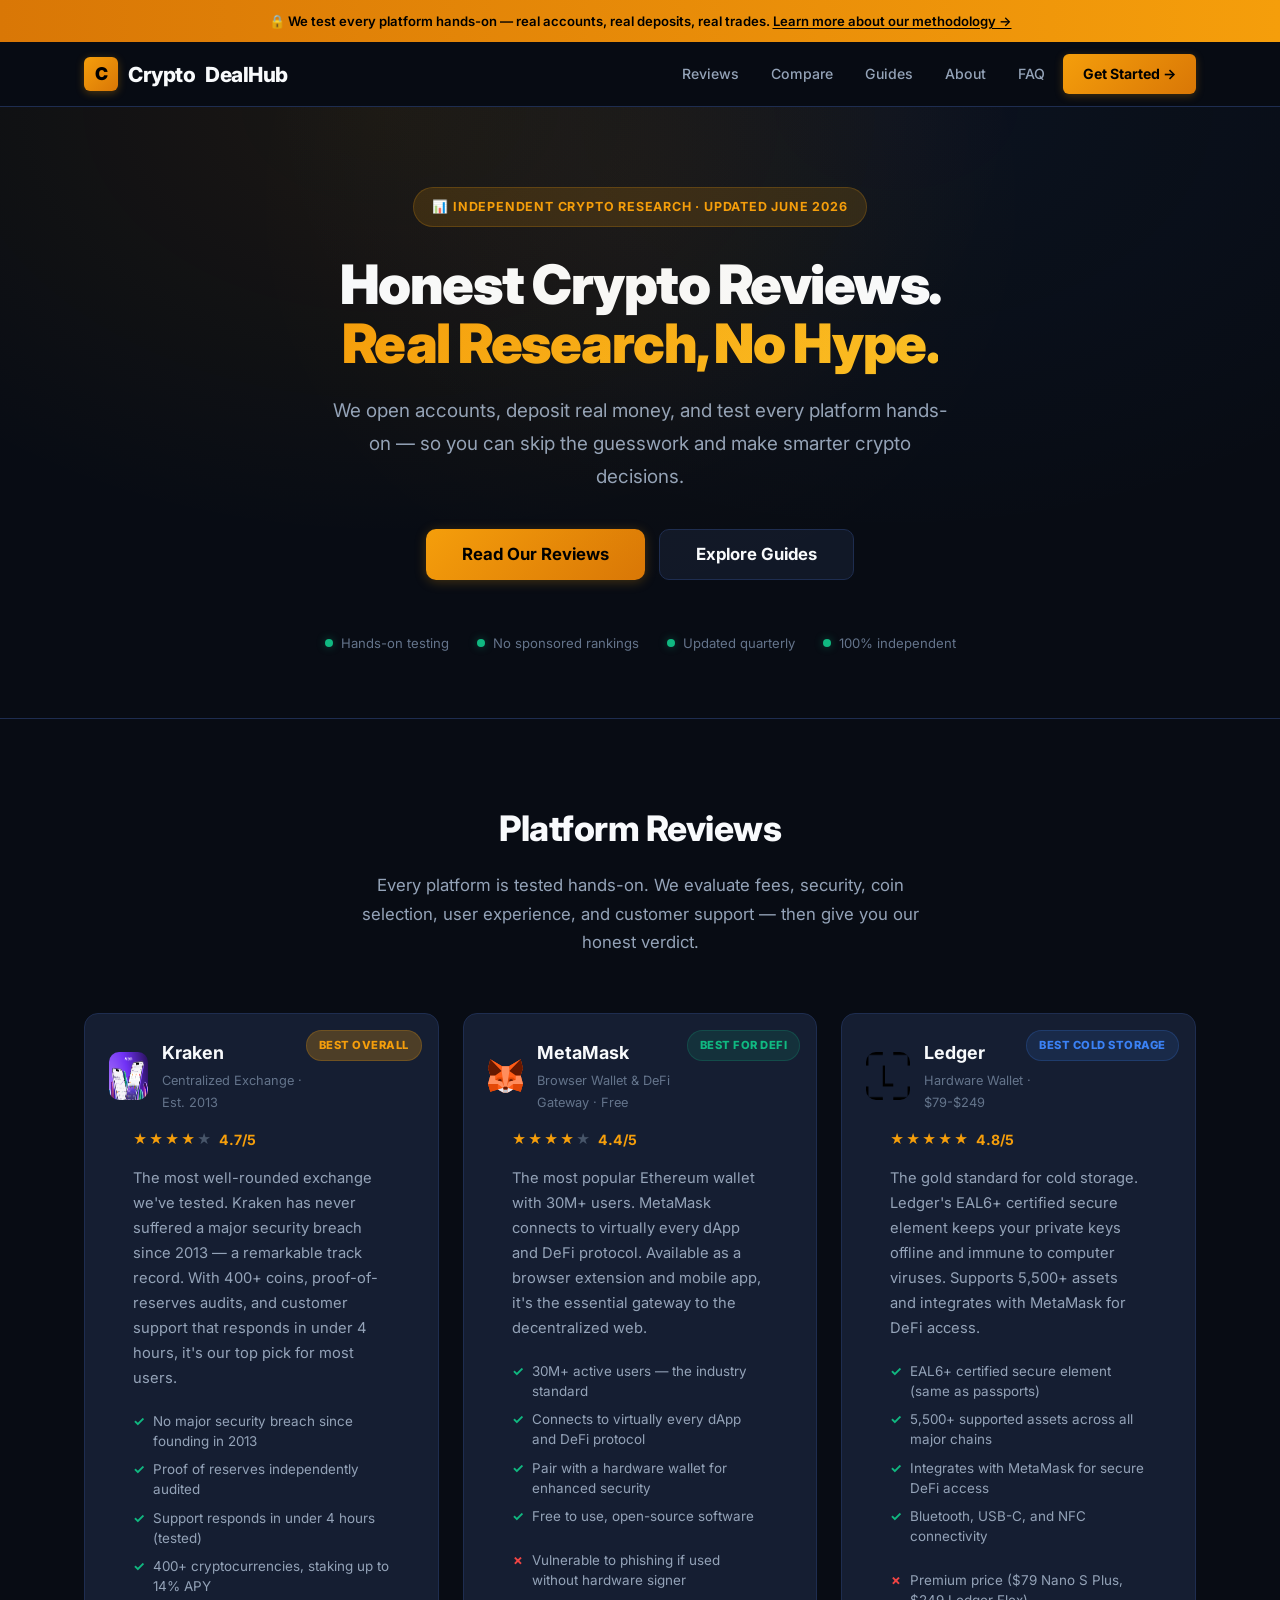
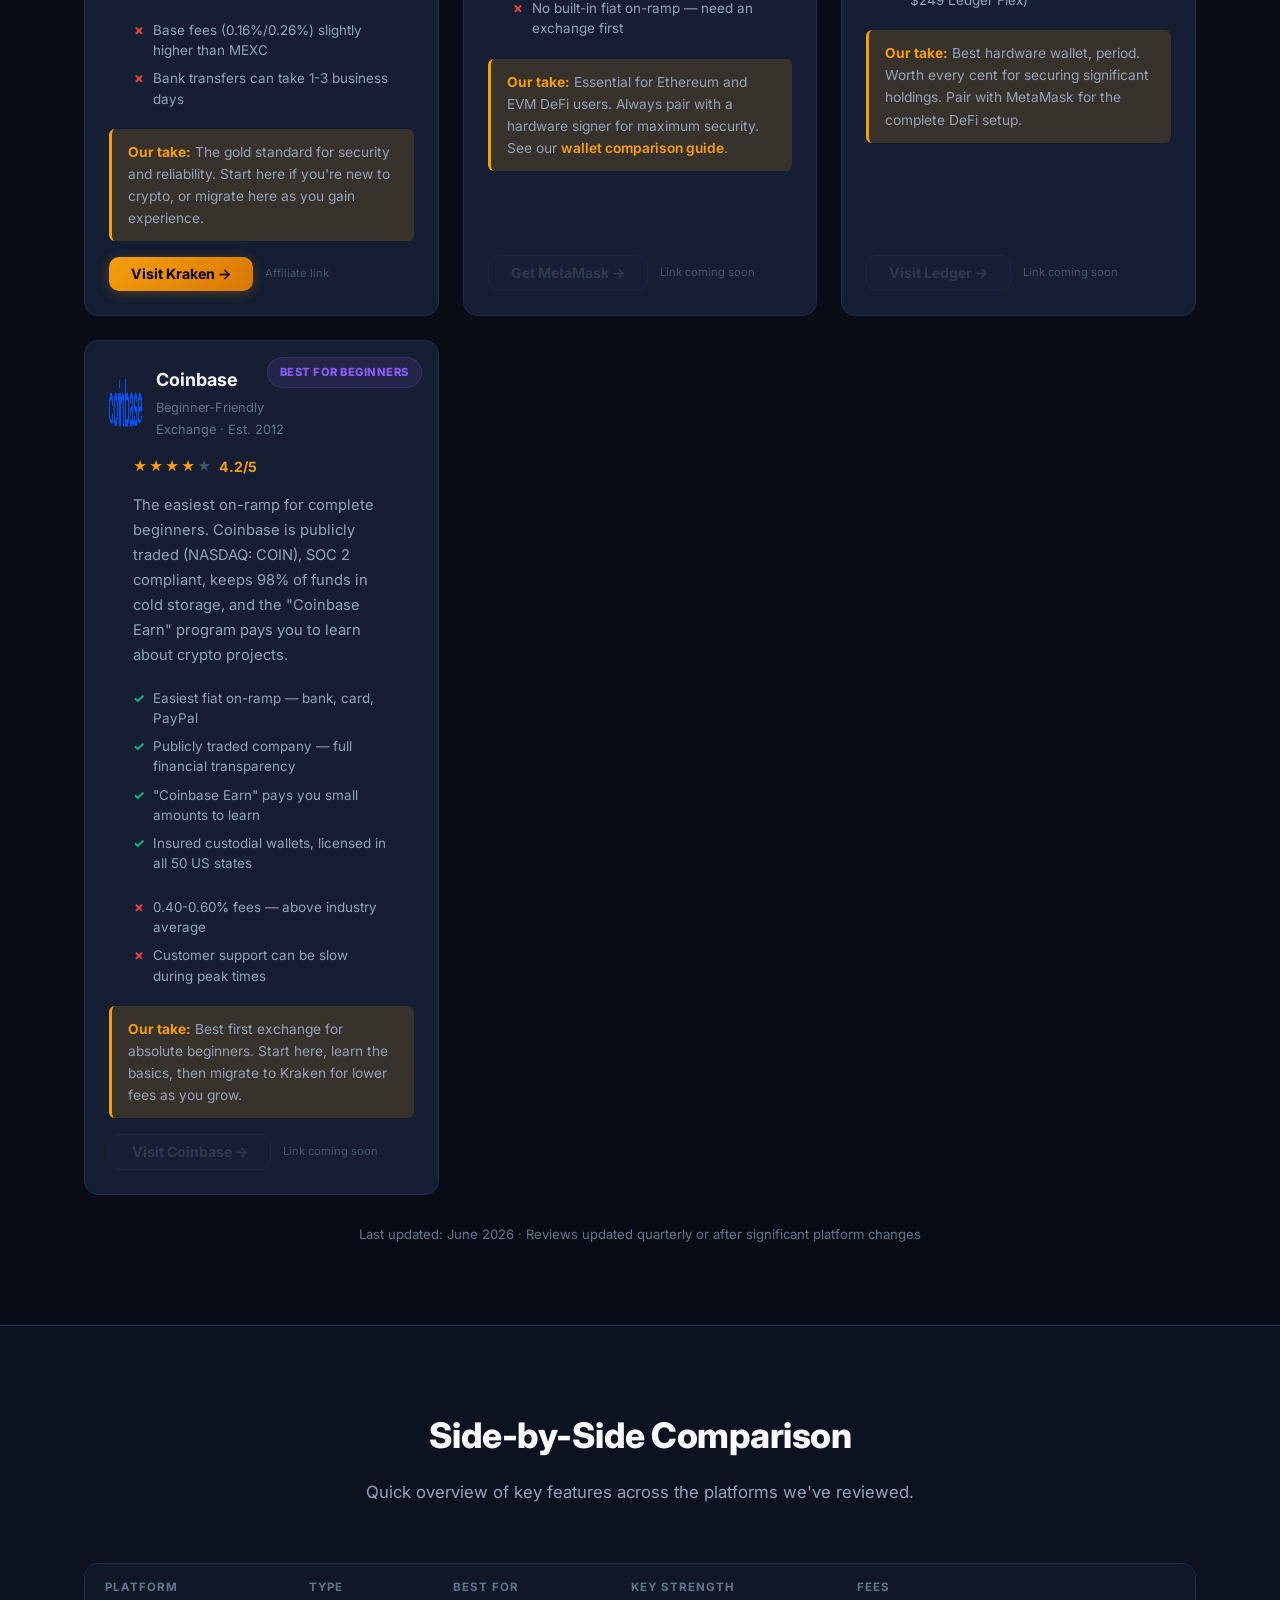
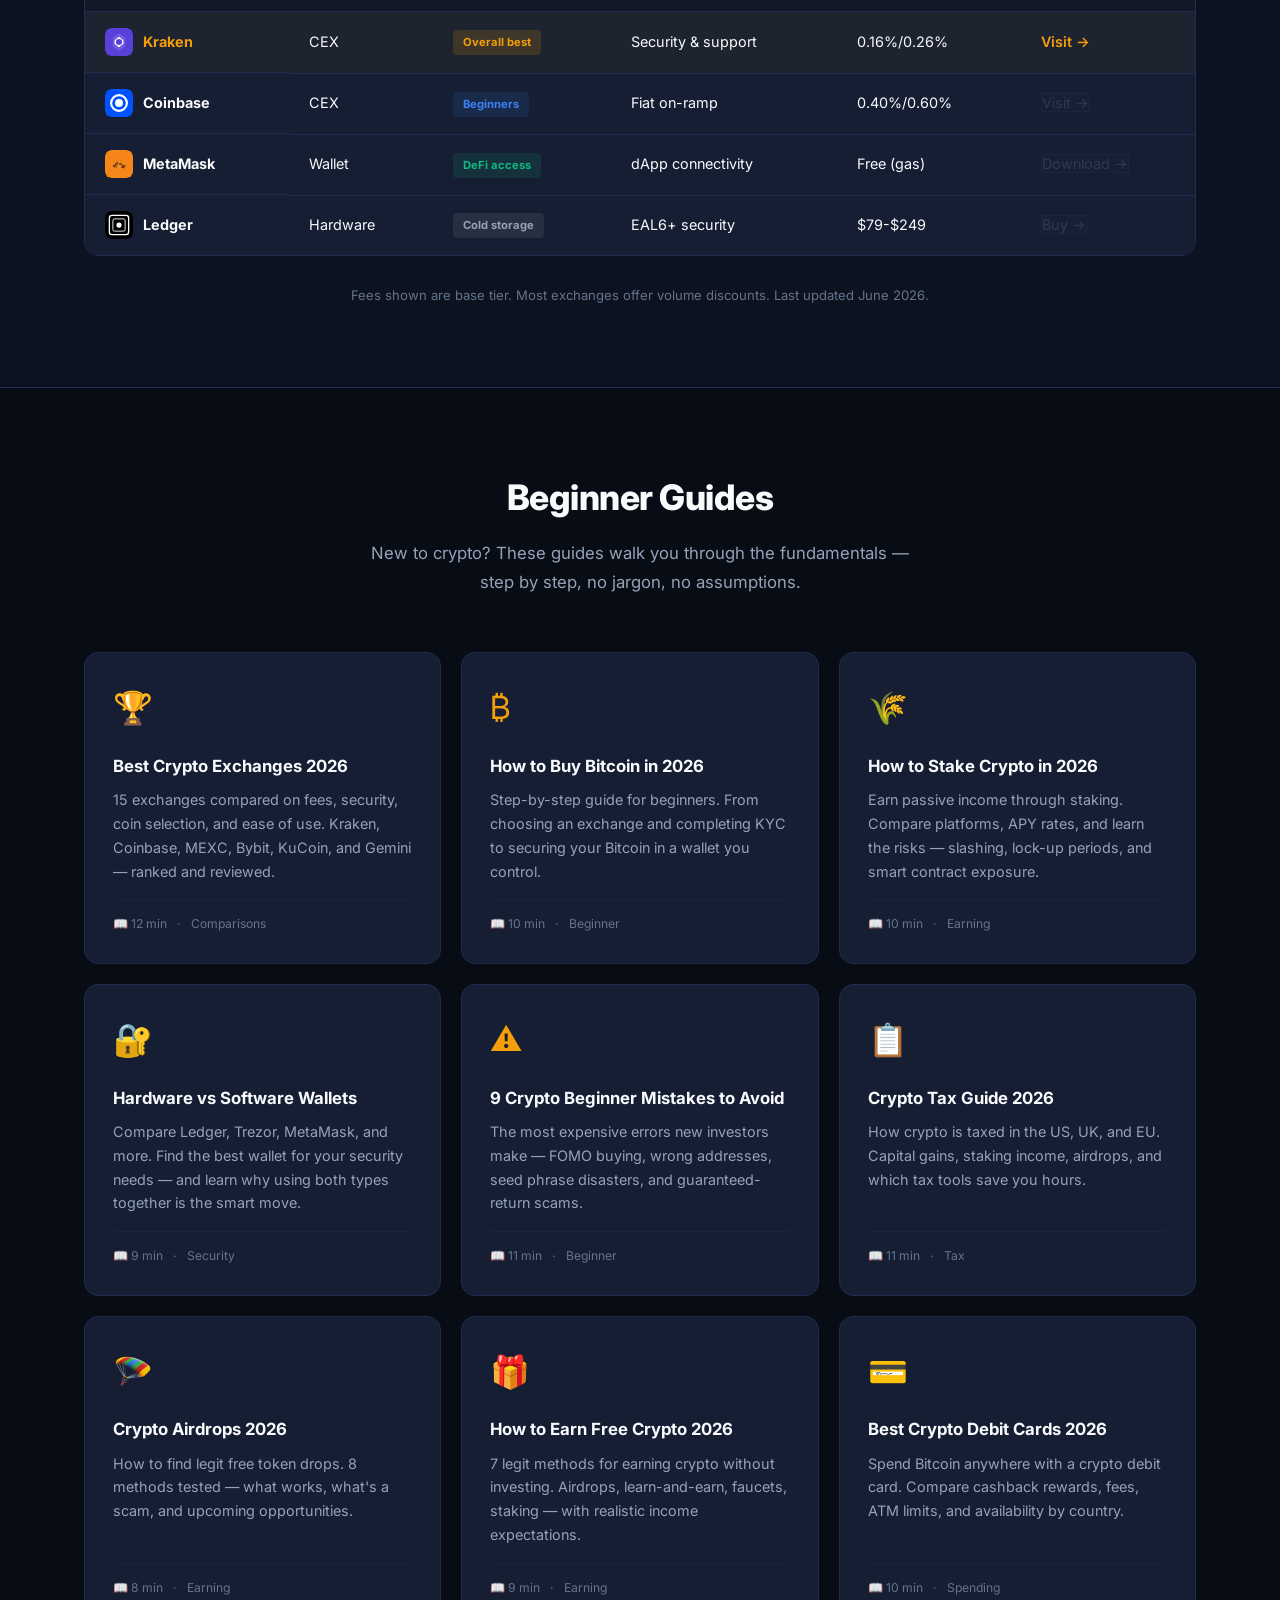
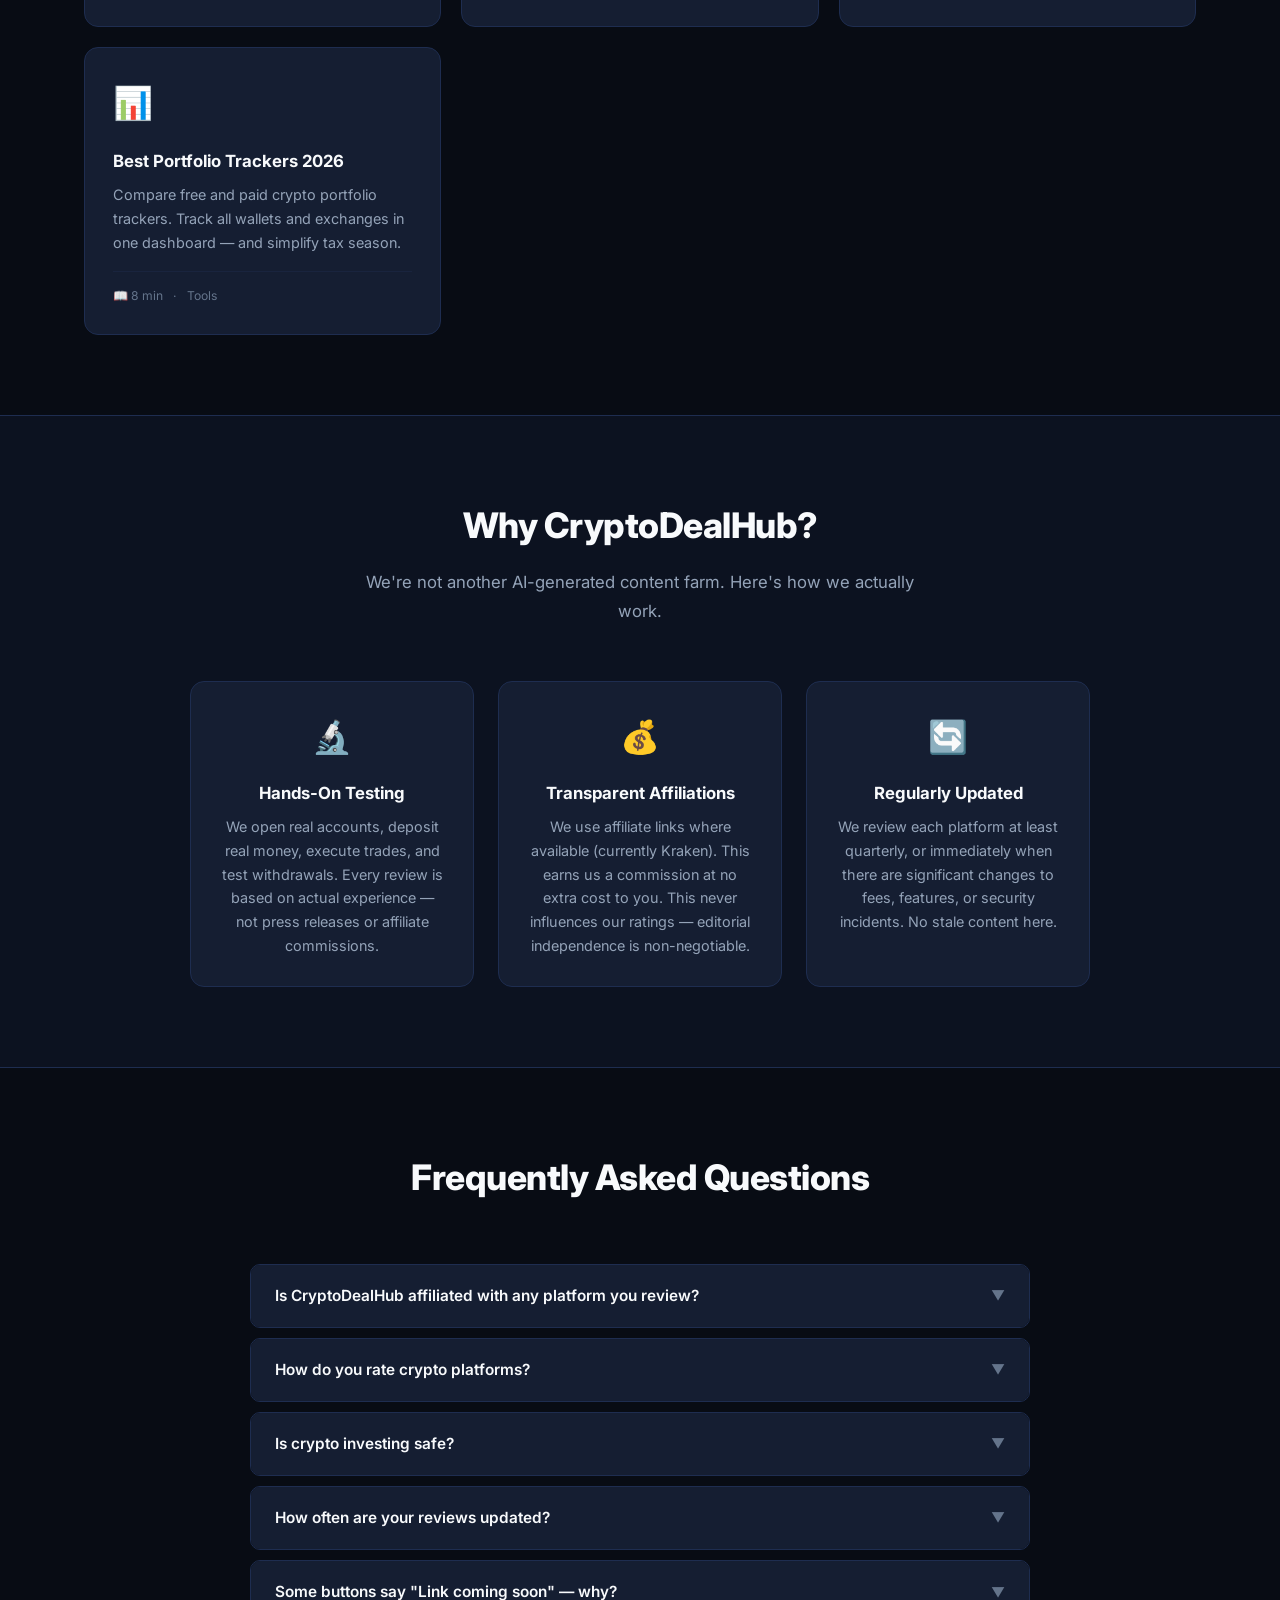
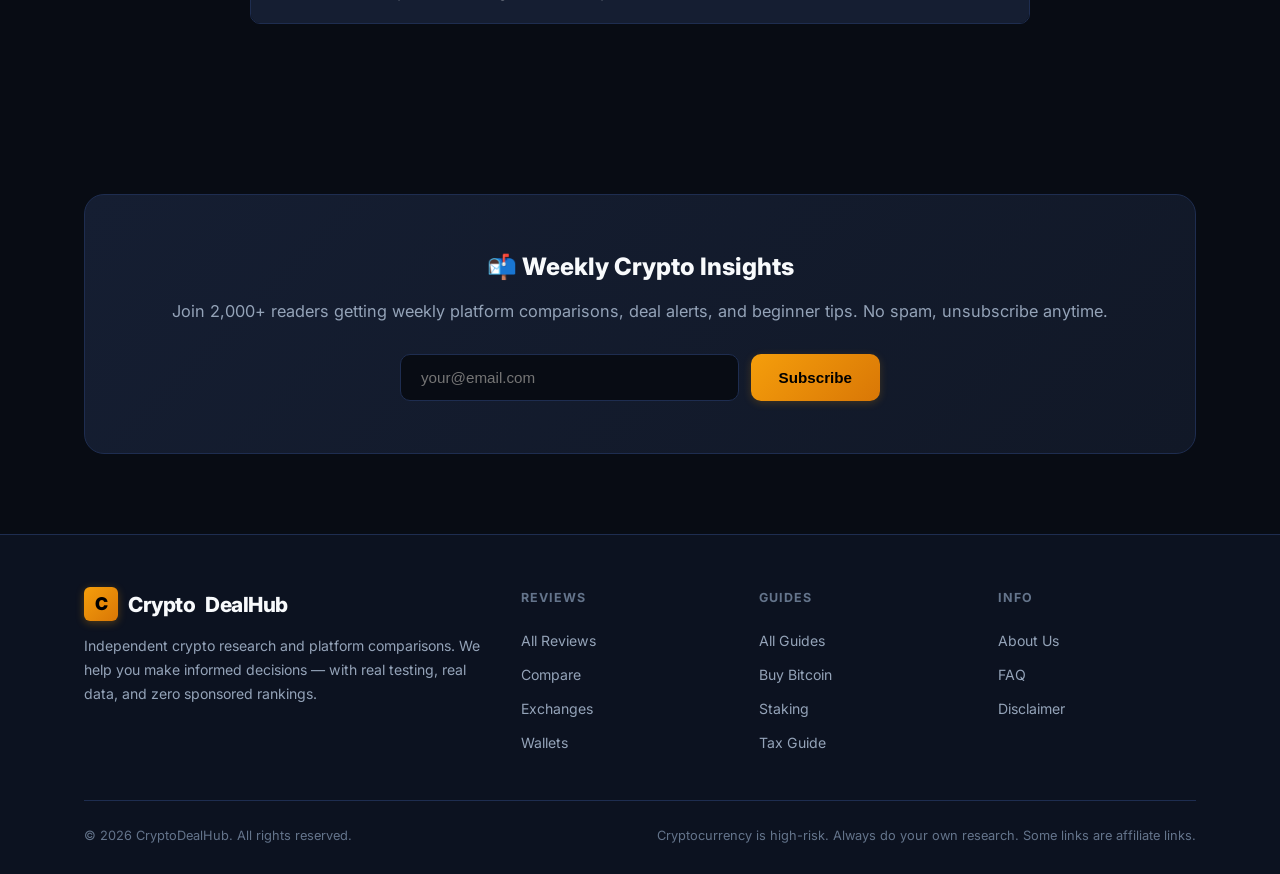
==== index.html @ 36f8706e "Replace SVG placeholders with real brand logo images" ====
<!DOCTYPE html>
<html lang="en">
<head>
    <meta charset="UTF-8">
    <meta name="viewport" content="width=device-width, initial-scale=1.0">
    <title>CryptoDealHub — Honest Crypto Reviews, Comparisons & Guides</title>
    <meta name="description" content="Independent crypto platform comparisons, real user reviews, beginner guides, and curated deals. No hype, no shills — just honest research.">
    <meta name="keywords" content="crypto exchange comparison, best crypto wallet 2026, crypto staking guide, crypto airdrops, defi yield farming, bitcoin guide">
    <link rel="canonical" href="https://crypto-deal-hub.netlify.app/">
    <meta property="og:title" content="CryptoDealHub — Honest Crypto Reviews, Comparisons & Guides">
    <meta property="og:description" content="Independent crypto platform comparisons, real user reviews, beginner guides, and curated deals.">
    <meta property="og:url" content="https://crypto-deal-hub.netlify.app/">
    <meta property="og:type" content="website">
    <meta name="twitter:card" content="summary_large_image">
    <meta name="twitter:title" content="CryptoDealHub — Honest Crypto Reviews & Comparisons">
    <link rel="preconnect" href="https://fonts.googleapis.com">
    <link href="https://fonts.googleapis.com/css2?family=Inter:wght@400;500;600;700;800;900&display=swap" rel="stylesheet">
    <link rel="stylesheet" href="/css/style.css">
    <script type="application/ld+json">
    {
        "@context": "https://schema.org",
        "@type": "WebSite",
        "name": "CryptoDealHub",
        "url": "https://crypto-deal-hub.netlify.app/",
        "description": "Independent crypto platform comparisons, real user reviews, beginner guides, and curated deals.",
        "potentialAction": {
            "@type": "SearchAction",
            "target": "https://crypto-deal-hub.netlify.app/?q={search_term_string}",
            "query-input": "required name=search_term_string"
        }
    }
    </script>
</head>
<body>

<!-- TOP BAR -->
<div class="top-bar">
    🔒 We test every platform hands-on — real accounts, real deposits, real trades. <a href="#about">Learn more about our methodology →</a>
</div>

<!-- NAV -->
<nav class="nav">
    <div class="wrap nav-inner">
        <a href="/" class="brand">
            <div class="brand-icon">C</div>
            <span>Crypto</span>DealHub
        </a>
        <div class="nav-links">
            <a href="#reviews">Reviews</a>
            <a href="#compare">Compare</a>
            <a href="#guides">Guides</a>
            <a href="#about">About</a>
            <a href="#faq">FAQ</a>
            <a href="https://stake.bet/?c=Playgood" class="nav-cta" target="_blank" rel="nofollow noopener">Get Started →</a>
        </div>
        <button class="hamburger" onclick="document.getElementById('mobileNav').classList.toggle('open')">&#9776;</button>
    </div>
    <div class="mobile-nav" id="mobileNav">
        <a href="#reviews">Reviews</a>
        <a href="#compare">Compare</a>
        <a href="#guides">Guides</a>
        <a href="#about">About</a>
        <a href="#faq">FAQ</a>
        <a href="https://stake.bet/?c=Playgood" class="nav-cta" target="_blank" rel="nofollow noopener">Get Started →</a>
    </div>
</nav>

<!-- HERO -->
<section class="hero">
    <div class="wrap">
        <div class="hero-badge">📊 Independent Crypto Research · Updated June 2026</div>
        <h1>Honest Crypto Reviews.<br><span class="highlight">Real Research, No Hype.</span></h1>
        <p class="hero-sub">We open accounts, deposit real money, and test every platform hands-on — so you can skip the guesswork and make smarter crypto decisions.</p>
        <div class="hero-actions">
            <a href="#reviews" class="btn btn-primary btn-lg">Read Our Reviews</a>
            <a href="#guides" class="btn btn-secondary btn-lg">Explore Guides</a>
        </div>
        <div class="hero-trust">
            <div class="hero-trust-item"><div class="hero-trust-dot"></div> Hands-on testing</div>
            <div class="hero-trust-item"><div class="hero-trust-dot"></div> No sponsored rankings</div>
            <div class="hero-trust-item"><div class="hero-trust-dot"></div> Updated quarterly</div>
            <div class="hero-trust-item"><div class="hero-trust-dot"></div> 100% independent</div>
        </div>
    </div>
</section>

<!-- REVIEWS -->
<section id="reviews">
    <div class="wrap">
        <div class="section-head">
            <h2>Platform Reviews</h2>
            <p>Every platform is tested hands-on. We evaluate fees, security, coin selection, user experience, and customer support — then give you our honest verdict.</p>
        </div>
        <div class="review-grid">

            <!-- Kraken -->
            <div class="review-card">
                <div class="review-card-top">
                    <div class="review-badge review-badge-gold">Best Overall</div>
                    <div class="review-head">
                        <div class="review-icon logo-icon"><img src="/images/kraken.png" alt="Kraken" width="48" height="48"></div>
                        <div class="review-title">
                            <h3>Kraken</h3>
                            <div class="tagline">Centralized Exchange · Est. 2013</div>
                        </div>
                    </div>
                    <div class="review-stars">
                    <span class="star">★</span><span class="star">★</span><span class="star">★</span><span class="star">★</span><span class="star-empty">★</span>
                    <span class="rating">4.7/5</span>
                </div>
                <div class="review-body">The most well-rounded exchange we've tested. Kraken has never suffered a major security breach since 2013 — a remarkable track record. With 400+ coins, proof-of-reserves audits, and customer support that responds in under 4 hours, it's our top pick for most users.</div>
                <ul class="review-pros">
                    <li>No major security breach since founding in 2013</li>
                    <li>Proof of reserves independently audited</li>
                    <li>Support responds in under 4 hours (tested)</li>
                    <li>400+ cryptocurrencies, staking up to 14% APY</li>
                </ul>
                <ul class="review-pros review-cons">
                    <li>Base fees (0.16%/0.26%) slightly higher than MEXC</li>
                    <li>Bank transfers can take 1-3 business days</li>
                </ul>
                </div><!-- /review-card-top -->
                <div class="review-verdict"><strong>Our take:</strong> The gold standard for security and reliability. Start here if you're new to crypto, or migrate here as you gain experience.</div>
                <div class="review-cta">
                    <a href="https://invite.kraken.com/JDNW/5tbq3odf" class="btn btn-primary btn-sm" target="_blank" rel="nofollow noopener">Visit Kraken →</a>
                    <span class="disclaimer">Affiliate link</span>
                </div>
            </div>

            <!-- MetaMask -->
            <div class="review-card">
                <div class="review-card-top">
                    <div class="review-badge review-badge-green">Best for DeFi</div>
                <div class="review-head">
                    <div class="review-icon logo-icon"><img src="/images/metamask.svg" alt="MetaMask" width="48" height="48"></div>
                    <div class="review-title">
                        <h3>MetaMask</h3>
                        <div class="tagline">Browser Wallet & DeFi Gateway · Free</div>
                    </div>
                </div>
                <div class="review-stars">
                    <span class="star">★</span><span class="star">★</span><span class="star">★</span><span class="star">★</span><span class="star-empty">★</span>
                    <span class="rating">4.4/5</span>
                </div>
                <div class="review-body">The most popular Ethereum wallet with 30M+ users. MetaMask connects to virtually every dApp and DeFi protocol. Available as a browser extension and mobile app, it's the essential gateway to the decentralized web.</div>
                <ul class="review-pros">
                    <li>30M+ active users — the industry standard</li>
                    <li>Connects to virtually every dApp and DeFi protocol</li>
                    <li>Pair with a hardware wallet for enhanced security</li>
                    <li>Free to use, open-source software</li>
                </ul>
                <ul class="review-pros review-cons">
                    <li>Vulnerable to phishing if used without hardware signer</li>
                    <li>No built-in fiat on-ramp — need an exchange first</li>
                </ul>
                </div><!-- /review-card-top -->
                <div class="review-verdict"><strong>Our take:</strong> Essential for Ethereum and EVM DeFi users. Always pair with a hardware signer for maximum security. See our <a href="/article-3-wallets.html" style="color:var(--accent);font-weight:600;">wallet comparison guide</a>.</div>
                <div class="review-cta">
                    <a href="#" class="btn btn-sm btn-disabled">Get MetaMask →</a>
                    <span class="disclaimer">Link coming soon</span>
                </div>
            </div>

            <!-- Ledger -->
            <div class="review-card">
                <div class="review-card-top">
                    <div class="review-badge review-badge-blue">Best Cold Storage</div>
                <div class="review-head">
                    <div class="review-icon logo-icon"><img src="/images/ledger.png" alt="Ledger" width="48" height="48"></div>
                    <div class="review-title">
                        <h3>Ledger</h3>
                        <div class="tagline">Hardware Wallet · $79-$249</div>
                    </div>
                </div>
                <div class="review-stars">
                    <span class="star">★</span><span class="star">★</span><span class="star">★</span><span class="star">★</span><span class="star">★</span>
                    <span class="rating">4.8/5</span>
                </div>
                <div class="review-body">The gold standard for cold storage. Ledger's EAL6+ certified secure element keeps your private keys offline and immune to computer viruses. Supports 5,500+ assets and integrates with MetaMask for DeFi access.</div>
                <ul class="review-pros">
                    <li>EAL6+ certified secure element (same as passports)</li>
                    <li>5,500+ supported assets across all major chains</li>
                    <li>Integrates with MetaMask for secure DeFi access</li>
                    <li>Bluetooth, USB-C, and NFC connectivity</li>
                </ul>
                <ul class="review-pros review-cons">
                    <li>Premium price ($79 Nano S Plus, $249 Ledger Flex)</li>
                </ul>
                </div><!-- /review-card-top -->
                <div class="review-verdict"><strong>Our take:</strong> Best hardware wallet, period. Worth every cent for securing significant holdings. Pair with MetaMask for the complete DeFi setup.</div>
                <div class="review-cta">
                    <a href="#" class="btn btn-sm btn-disabled">Visit Ledger →</a>
                    <span class="disclaimer">Link coming soon</span>
                </div>
            </div>

            <!-- Coinbase -->
            <div class="review-card">
                <div class="review-card-top">
                    <div class="review-badge review-badge-purple">Best for Beginners</div>
                <div class="review-head">
                    <div class="review-icon logo-icon"><img src="/images/coinbase.png" alt="Coinbase" width="48" height="48"></div>
                    <div class="review-title">
                        <h3>Coinbase</h3>
                        <div class="tagline">Beginner-Friendly Exchange · Est. 2012</div>
                    </div>
                </div>
                <div class="review-stars">
                    <span class="star">★</span><span class="star">★</span><span class="star">★</span><span class="star">★</span><span class="star-empty">★</span>
                    <span class="rating">4.2/5</span>
                </div>
                <div class="review-body">The easiest on-ramp for complete beginners. Coinbase is publicly traded (NASDAQ: COIN), SOC 2 compliant, keeps 98% of funds in cold storage, and the "Coinbase Earn" program pays you to learn about crypto projects.</div>
                <ul class="review-pros">
                    <li>Easiest fiat on-ramp — bank, card, PayPal</li>
                    <li>Publicly traded company — full financial transparency</li>
                    <li>"Coinbase Earn" pays you small amounts to learn</li>
                    <li>Insured custodial wallets, licensed in all 50 US states</li>
                </ul>
                <ul class="review-pros review-cons">
                    <li>0.40-0.60% fees — above industry average</li>
                    <li>Customer support can be slow during peak times</li>
                </ul>
                </div><!-- /review-card-top -->
                <div class="review-verdict"><strong>Our take:</strong> Best first exchange for absolute beginners. Start here, learn the basics, then migrate to Kraken for lower fees as you grow.</div>
                <div class="review-cta">
                    <a href="#" class="btn btn-sm btn-disabled">Visit Coinbase →</a>
                    <span class="disclaimer">Link coming soon</span>
                </div>
            </div>

        </div>
        <p class="section-updated">Last updated: June 2026 · Reviews updated quarterly or after significant platform changes</p>
    </div>
</section>

<!-- COMPARE -->
<section id="compare" class="section-bg">
    <div class="wrap">
        <div class="section-head">
            <h2>Side-by-Side Comparison</h2>
            <p>Quick overview of key features across the platforms we've reviewed.</p>
        </div>
        <div class="table-wrap">
            <table class="cmp-table">
                <thead><tr><th>Platform</th><th>Type</th><th>Best For</th><th>Key Strength</th><th>Fees</th><th></th></tr></thead>
                <tbody>
                    <tr class="recommended">
                        <td class="plat-name"><div class="plat-icon logo-icon"><svg class="logo-svg" viewBox="0 0 32 32"><rect width="32" height="32" rx="7" fill="#5741D9"/><path d="M16 6L9 11V21L16 26L23 21V11L16 6Z" fill="#fff" fill-opacity="0.15"/><path d="M16 10L11 14V18L16 22L21 18V14L16 10Z" fill="#fff"/><circle cx="16" cy="16" r="3.5" fill="#5741D9"/></svg></div>Kraken</td>
                        <td>CEX</td>
                        <td><span class="badge badge-gold">Overall best</span></td>
                        <td>Security & support</td>
                        <td>0.16%/0.26%</td>
                        <td><a href="https://invite.kraken.com/JDNW/5tbq3odf" target="_blank" rel="nofollow noopener">Visit →</a></td>
                    </tr>
                    <tr>
                        <td class="plat-name"><div class="plat-icon logo-icon"><svg class="logo-svg" viewBox="0 0 32 32"><rect width="32" height="32" rx="7" fill="#0052FF"/><circle cx="16" cy="16" r="9" fill="none" stroke="#fff" stroke-width="2.5"/><circle cx="16" cy="16" r="4.5" fill="#fff"/></svg></div>Coinbase</td>
                        <td>CEX</td>
                        <td><span class="badge badge-blue">Beginners</span></td>
                        <td>Fiat on-ramp</td>
                        <td>0.40%/0.60%</td>
                        <td><a href="#" class="btn-disabled">Visit →</a></td>
                    </tr>
                    <tr>
                        <td class="plat-name"><div class="plat-icon logo-icon"><svg class="logo-svg" viewBox="0 0 32 32"><rect width="32" height="32" rx="7" fill="#F6851A"/><path d="M22.5 9L17 14L18 11L22.5 9Z" fill="#E2762B"/><path d="M9.5 9L15 14L14 11L9.5 9Z" fill="#E4762B"/><path d="M20 17L18 20L22 21L23.5 17H20Z" fill="#763D16"/><path d="M8.5 17L10 20L14 20L12 17H8.5Z" fill="#763D16"/><path d="M12 15L10.5 17H15L14.5 13L12 15Z" fill="#763D16"/><path d="M16 15L16.5 17L20.5 17L19 15H16Z" fill="#763D16"/><path d="M12 20L14 21.5L9.5 20.5L12 20Z" fill="#C0AD9E"/><path d="M16 20L18 20L15.5 21L16 20Z" fill="#C0AD9E"/></svg></div>MetaMask</td>
                        <td>Wallet</td>
                        <td><span class="badge badge-green">DeFi access</span></td>
                        <td>dApp connectivity</td>
                        <td>Free (gas)</td>
                        <td><a href="#" class="btn-disabled">Download →</a></td>
                    </tr>
                    <tr>
                        <td class="plat-name"><div class="plat-icon logo-icon"><svg class="logo-svg" viewBox="0 0 32 32"><rect width="32" height="32" rx="7" fill="#000"/><rect x="5" y="5" width="22" height="22" rx="3" stroke="#fff" stroke-width="1.5"/><rect x="9" y="9" width="14" height="14" rx="2" fill="none" stroke="#fff" stroke-width="1"/><circle cx="16" cy="16" r="3" fill="#fff"/></svg></div>Ledger</td>
                        <td>Hardware</td>
                        <td><span class="badge" style="background:rgba(255,255,255,0.08);color:var(--text-secondary);">Cold storage</span></td>
                        <td>EAL6+ security</td>
                        <td>$79-$249</td>
                        <td><a href="#" class="btn-disabled">Buy →</a></td>
                    </tr>
                </tbody>
            </table>
        </div>
        <p class="section-updated">Fees shown are base tier. Most exchanges offer volume discounts. Last updated June 2026.</p>
    </div>
</section>

<!-- GUIDES -->
<section id="guides">
    <div class="wrap">
        <div class="section-head">
            <h2>Beginner Guides</h2>
            <p>New to crypto? These guides walk you through the fundamentals — step by step, no jargon, no assumptions.</p>
        </div>
        <div class="guide-grid">

            <a href="/article-1-best-exchanges.html" class="guide-card">
                <div class="guide-icon">🏆</div>
                <h4>Best Crypto Exchanges 2026</h4>
                <p>15 exchanges compared on fees, security, coin selection, and ease of use. Kraken, Coinbase, MEXC, Bybit, KuCoin, and Gemini — ranked and reviewed.</p>
                <div class="guide-meta"><span class="guide-reading-time">📖 12 min</span><span>·</span><span>Comparisons</span></div>
            </a>

            <a href="/article-10-buy-bitcoin.html" class="guide-card">
                <div class="guide-icon">₿</div>
                <h4>How to Buy Bitcoin in 2026</h4>
                <p>Step-by-step guide for beginners. From choosing an exchange and completing KYC to securing your Bitcoin in a wallet you control.</p>
                <div class="guide-meta"><span class="guide-reading-time">📖 10 min</span><span>·</span><span>Beginner</span></div>
            </a>

            <a href="/article-2-staking-guide.html" class="guide-card">
                <div class="guide-icon">🌾</div>
                <h4>How to Stake Crypto in 2026</h4>
                <p>Earn passive income through staking. Compare platforms, APY rates, and learn the risks — slashing, lock-up periods, and smart contract exposure.</p>
                <div class="guide-meta"><span class="guide-reading-time">📖 10 min</span><span>·</span><span>Earning</span></div>
            </a>

            <a href="/article-3-wallets.html" class="guide-card">
                <div class="guide-icon">🔐</div>
                <h4>Hardware vs Software Wallets</h4>
                <p>Compare Ledger, Trezor, MetaMask, and more. Find the best wallet for your security needs — and learn why using both types together is the smart move.</p>
                <div class="guide-meta"><span class="guide-reading-time">📖 9 min</span><span>·</span><span>Security</span></div>
            </a>

            <a href="/article-9-crypto-mistakes.html" class="guide-card">
                <div class="guide-icon">⚠️</div>
                <h4>9 Crypto Beginner Mistakes to Avoid</h4>
                <p>The most expensive errors new investors make — FOMO buying, wrong addresses, seed phrase disasters, and guaranteed-return scams.</p>
                <div class="guide-meta"><span class="guide-reading-time">📖 11 min</span><span>·</span><span>Beginner</span></div>
            </a>

            <a href="/article-5-crypto-tax.html" class="guide-card">
                <div class="guide-icon">📋</div>
                <h4>Crypto Tax Guide 2026</h4>
                <p>How crypto is taxed in the US, UK, and EU. Capital gains, staking income, airdrops, and which tax tools save you hours.</p>
                <div class="guide-meta"><span class="guide-reading-time">📖 11 min</span><span>·</span><span>Tax</span></div>
            </a>

            <a href="/article-4-airdrops.html" class="guide-card">
                <div class="guide-icon">🪂</div>
                <h4>Crypto Airdrops 2026</h4>
                <p>How to find legit free token drops. 8 methods tested — what works, what's a scam, and upcoming opportunities.</p>
                <div class="guide-meta"><span class="guide-reading-time">📖 8 min</span><span>·</span><span>Earning</span></div>
            </a>

            <a href="/article-7-earn-free-crypto.html" class="guide-card">
                <div class="guide-icon">🎁</div>
                <h4>How to Earn Free Crypto 2026</h4>
                <p>7 legit methods for earning crypto without investing. Airdrops, learn-and-earn, faucets, staking — with realistic income expectations.</p>
                <div class="guide-meta"><span class="guide-reading-time">📖 9 min</span><span>·</span><span>Earning</span></div>
            </a>

            <a href="/article-6-crypto-debit-cards.html" class="guide-card">
                <div class="guide-icon">💳</div>
                <h4>Best Crypto Debit Cards 2026</h4>
                <p>Spend Bitcoin anywhere with a crypto debit card. Compare cashback rewards, fees, ATM limits, and availability by country.</p>
                <div class="guide-meta"><span class="guide-reading-time">📖 10 min</span><span>·</span><span>Spending</span></div>
            </a>

            <a href="/article-8-portfolio-trackers.html" class="guide-card">
                <div class="guide-icon">📊</div>
                <h4>Best Portfolio Trackers 2026</h4>
                <p>Compare free and paid crypto portfolio trackers. Track all wallets and exchanges in one dashboard — and simplify tax season.</p>
                <div class="guide-meta"><span class="guide-reading-time">📖 8 min</span><span>·</span><span>Tools</span></div>
            </a>

        </div>
    </div>
</section>

<!-- ABOUT / TRUST -->
<section id="about" class="section-bg">
    <div class="wrap">
        <div class="section-head">
            <h2>Why CryptoDealHub?</h2>
            <p>We're not another AI-generated content farm. Here's how we actually work.</p>
        </div>
        <div class="about-grid">
            <div class="about-card">
                <div class="about-icon">🔬</div>
                <h3>Hands-On Testing</h3>
                <p>We open real accounts, deposit real money, execute trades, and test withdrawals. Every review is based on actual experience — not press releases or affiliate commissions.</p>
            </div>
            <div class="about-card">
                <div class="about-icon">💰</div>
                <h3>Transparent Affiliations</h3>
                <p>We use affiliate links where available (currently Kraken). This earns us a commission at no extra cost to you. This never influences our ratings — editorial independence is non-negotiable.</p>
            </div>
            <div class="about-card">
                <div class="about-icon">🔄</div>
                <h3>Regularly Updated</h3>
                <p>We review each platform at least quarterly, or immediately when there are significant changes to fees, features, or security incidents. No stale content here.</p>
            </div>
        </div>
    </div>
</section>

<!-- FAQ -->
<section id="faq">
    <div class="wrap">
        <div class="section-head">
            <h2>Frequently Asked Questions</h2>
        </div>
        <div class="faq-list">
            <div class="faq-item" onclick="this.classList.toggle('open')">
                <div class="faq-q">Is CryptoDealHub affiliated with any platform you review?<span class="arrow">▼</span></div>
                <div class="faq-a"><div class="faq-a-inner">Yes, we currently use affiliate links for Kraken. This means we may earn a commission if you sign up through our links, at no extra cost to you. This does not influence our ratings or reviews — we maintain full editorial independence from day one.</div></div>
            </div>
            <div class="faq-item" onclick="this.classList.toggle('open')">
                <div class="faq-q">How do you rate crypto platforms?<span class="arrow">▼</span></div>
                <div class="faq-a"><div class="faq-a-inner">We evaluate platforms across six criteria: fees, security track record, coin selection, user experience, customer support quality, and unique features. Each platform is tested hands-on by our team over a minimum of 30 days before we publish a review.</div></div>
            </div>
            <div class="faq-item" onclick="this.classList.toggle('open')">
                <div class="faq-q">Is crypto investing safe?<span class="arrow">▼</span></div>
                <div class="faq-a"><div class="faq-a-inner">Crypto is a high-risk asset class. While blockchain technology is mathematically secure, the ecosystem carries risks including smart contract vulnerabilities, exchange insolvency, extreme market volatility, and evolving regulatory frameworks. Never invest more than you can afford to lose completely.</div></div>
            </div>
            <div class="faq-item" onclick="this.classList.toggle('open')">
                <div class="faq-q">How often are your reviews updated?<span class="arrow">▼</span></div>
                <div class="faq-a"><div class="faq-a-inner">We review each platform at least quarterly, or immediately when there are significant changes to fees, features, or security incidents. The "last updated" date is shown on every section so you always know how fresh the information is.</div></div>
            </div>
            <div class="faq-item" onclick="this.classList.toggle('open')">
                <div class="faq-q">Some buttons say "Link coming soon" — why?<span class="arrow">▼</span></div>
                <div class="faq-a"><div class="faq-a-inner">We're actively adding affiliate partnerships with every platform we review. Currently only Kraken has an active affiliate link. We'll update each link as soon as partnerships are live — so the site earns revenue and you get the best offers.</div></div>
            </div>
        </div>
    </div>
</section>

<!-- NEWSLETTER -->
<section>
    <div class="wrap">
        <div class="nl-box">
            <h2>📬 Weekly Crypto Insights</h2>
            <p>Join 2,000+ readers getting weekly platform comparisons, deal alerts, and beginner tips. No spam, unsubscribe anytime.</p>
            <form class="nl-form" onsubmit="event.preventDefault();this.querySelector('button').textContent='✓ Subscribed';this.querySelector('button').style.background='var(--green)';">
                <input type="email" placeholder="your@email.com" required>
                <button type="submit">Subscribe</button>
            </form>
        </div>
    </div>
</section>

<!-- FOOTER -->
<footer>
    <div class="wrap">
        <div class="foot-grid">
            <div class="foot-brand">
                <a href="/" class="brand">
                    <div class="brand-icon">C</div>
                    <span>Crypto</span>DealHub
                </a>
                <p>Independent crypto research and platform comparisons. We help you make informed decisions — with real testing, real data, and zero sponsored rankings.</p>
            </div>
            <div class="foot-col">
                <h4>Reviews</h4>
                <a href="#reviews">All Reviews</a>
                <a href="#compare">Compare</a>
                <a href="/article-1-best-exchanges.html">Exchanges</a>
                <a href="/article-3-wallets.html">Wallets</a>
            </div>
            <div class="foot-col">
                <h4>Guides</h4>
                <a href="#guides">All Guides</a>
                <a href="/article-10-buy-bitcoin.html">Buy Bitcoin</a>
                <a href="/article-2-staking-guide.html">Staking</a>
                <a href="/article-5-crypto-tax.html">Tax Guide</a>
            </div>
            <div class="foot-col">
                <h4>Info</h4>
                <a href="#about">About Us</a>
                <a href="#faq">FAQ</a>
                <a href="#">Disclaimer</a>
            </div>
        </div>
        <div class="foot-bottom">
            <span>&copy; 2026 CryptoDealHub. All rights reserved.</span>
            <span>Cryptocurrency is high-risk. Always do your own research. Some links are affiliate links.</span>
        </div>
    </div>
</footer>

<!-- SCROLL TO TOP -->
<button class="scroll-top" id="scrollTop" onclick="window.scrollTo({top:0,behavior:'smooth'})">↑</button>
<script>
window.addEventListener('scroll', function() {
    document.getElementById('scrollTop').classList.toggle('visible', window.scrollY > 600);
});
</script>

</body>
</html>
---- css/style.css ----
/* ============================================================
   CryptoDealHub — Redesign v3.0
   Premium crypto publication design
   ============================================================ */

*, *::before, *::after { margin: 0; padding: 0; box-sizing: border-box; }
html { scroll-behavior: smooth; -webkit-font-smoothing: antialiased; }
body {
  font-family: 'Inter', -apple-system, BlinkMacSystemFont, sans-serif;
  background: var(--bg);
  color: var(--text);
  line-height: 1.7;
  font-size: 16px;
}
a { color: var(--accent); text-decoration: none; transition: all 0.2s; }
a:hover { color: var(--accent-hover); }
img { max-width: 100%; display: block; }

/* ── DESIGN TOKENS v3 ── */
:root {
  /* Backgrounds - cleaner, less purple */
  --bg:           #080c14;
  --bg-alt:       #0c1220;
  --bg-elevated:  #111827;
  --card:         #151e32;
  --card-hover:   #1a2540;
  --card-alt:     #182038;
  --border:       #1e2d50;
  --border-light: rgba(30,45,80,0.4);

  /* Accent - vibrant amber/gold */
  --accent:       #f59e0b;
  --accent-hover: #fbbf24;
  --accent-glow:  rgba(245,158,11,0.15);
  --accent-glow-strong: rgba(245,158,11,0.25);
  --accent-dark:  #d97706;

  /* Semantic */
  --green:        #10b981;
  --green-glow:   rgba(16,185,129,0.12);
  --red:          #ef4444;
  --red-glow:     rgba(239,68,68,0.1);
  --blue:         #3b82f6;
  --blue-glow:    rgba(59,130,246,0.12);
  --purple:       #8b5cf6;
  --purple-glow:  rgba(139,92,246,0.12);

  /* Text - higher contrast */
  --text:         #f8fafc;
  --text-secondary: #94a3b8;
  --text-muted:   #64748b;
  --text-dim:     #475569;

  /* Spacing */
  --radius-sm:    6px;
  --radius:       10px;
  --radius-lg:    14px;
  --radius-xl:    20px;

  /* Shadows - more depth */
  --shadow-sm:    0 1px 2px rgba(0,0,0,0.4);
  --shadow:       0 4px 12px rgba(0,0,0,0.5);
  --shadow-lg:    0 8px 24px rgba(0,0,0,0.6);
  --shadow-xl:    0 16px 48px rgba(0,0,0,0.7);
  --shadow-glow:  0 0 24px rgba(245,158,11,0.2);
}

/* ── LAYOUT ── */
.wrap { max-width: 1160px; margin: 0 auto; padding: 0 24px; }
.wrap-content { max-width: 780px; margin: 0 auto; padding: 0 24px; }

/* ── TOP BAR ── */
.top-bar {
  background: linear-gradient(90deg, var(--accent-dark), var(--accent));
  color: #000;
  font-size: 0.82rem;
  font-weight: 600;
  text-align: center;
  padding: 10px 16px;
}
.top-bar a { color: #000; text-decoration: underline; text-underline-offset: 2px; }
.top-bar a:hover { color: rgba(0,0,0,0.7); }

/* ── NAVIGATION ── */
.nav {
  position: sticky; top: 0; z-index: 200;
  background: rgba(8,12,20,0.95);
  backdrop-filter: blur(20px);
  border-bottom: 1px solid var(--border);
}
.nav-inner { display: flex; align-items: center; justify-content: space-between; height: 64px; }
.brand {
  font-size: 1.3rem; font-weight: 800; color: var(--text);
  text-decoration: none; letter-spacing: -0.5px;
  display: flex; align-items: center; gap: 10px;
}
.brand-icon {
  width: 34px; height: 34px;
  background: linear-gradient(135deg, var(--accent), var(--accent-dark));
  border-radius: var(--radius-sm);
  display: flex; align-items: center; justify-content: center;
  font-weight: 900; color: #000; font-size: 1.1rem;
  box-shadow: 0 2px 8px rgba(245,158,11,0.3);
}
.nav-links { display: flex; gap: 4px; align-items: center; }
.nav-links a {
  color: var(--text-secondary); text-decoration: none;
  font-size: 0.88rem; font-weight: 500;
  padding: 8px 14px; border-radius: var(--radius-sm);
  transition: all 0.2s;
}
.nav-links a:hover { color: var(--text); background: var(--bg-elevated); }
.nav-cta {
  background: linear-gradient(135deg, var(--accent), var(--accent-dark)) !important;
  color: #000 !important; font-weight: 700 !important;
  padding: 8px 20px !important; border-radius: var(--radius-sm);
  box-shadow: 0 2px 8px rgba(245,158,11,0.25);
}
.nav-cta:hover {
  background: linear-gradient(135deg, var(--accent-hover), var(--accent)) !important;
  transform: translateY(-1px);
  box-shadow: 0 4px 16px rgba(245,158,11,0.35) !important;
}
.hamburger { display: none; background: none; border: none; color: var(--text); font-size: 1.5rem; cursor: pointer; }
@media (max-width: 900px) { .nav-links { display: none; } .hamburger { display: block; } }

.mobile-nav {
  display: none; position: absolute; top: 64px; left: 0; right: 0;
  background: var(--bg-alt); border-bottom: 1px solid var(--border);
  padding: 16px; flex-direction: column; gap: 8px; z-index: 199;
}
.mobile-nav.open { display: flex; }
.mobile-nav a { color: var(--text-secondary); text-decoration: none; font-size: 0.95rem; font-weight: 600; padding: 12px 16px; border-radius: var(--radius-sm); }
.mobile-nav a:hover { background: var(--bg-elevated); color: var(--text); }

/* ── HERO ── */
.hero {
  padding: 80px 0 64px;
  background:
    radial-gradient(ellipse at 30% 0%, rgba(245,158,11,0.08) 0%, transparent 50%),
    radial-gradient(ellipse at 70% 0%, rgba(59,130,246,0.05) 0%, transparent 50%),
    var(--bg);
  border-bottom: 1px solid var(--border);
  text-align: center;
  position: relative;
  overflow: hidden;
}
.hero::before {
  content: ''; position: absolute; top: -50%; left: 50%; transform: translateX(-50%);
  width: 800px; height: 800px; border-radius: 50%;
  background: radial-gradient(circle, rgba(245,158,11,0.04) 0%, transparent 70%);
  pointer-events: none;
}
.hero-badge {
  display: inline-flex; align-items: center; gap: 8px;
  background: var(--accent-glow); color: var(--accent);
  font-size: 0.78rem; font-weight: 700; padding: 8px 18px;
  border-radius: 20px; margin-bottom: 28px; text-transform: uppercase; letter-spacing: 0.8px;
  border: 1px solid rgba(245,158,11,0.2);
}
.hero h1 { font-size: 3.4rem; font-weight: 900; line-height: 1.1; margin-bottom: 20px; letter-spacing: -1.5px; }
.hero h1 .highlight {
  background: linear-gradient(135deg, var(--accent), #fbbf24);
  -webkit-background-clip: text; -webkit-text-fill-color: transparent;
  background-clip: text;
}
.hero-sub { font-size: 1.18rem; color: var(--text-secondary); max-width: 620px; margin: 0 auto 36px; line-height: 1.75; }
.hero-actions { display: flex; gap: 14px; justify-content: center; flex-wrap: wrap; margin-bottom: 52px; }
.hero-trust { display: flex; align-items: center; justify-content: center; gap: 28px; flex-wrap: wrap; }
.hero-trust-item { display: flex; align-items: center; gap: 8px; font-size: 0.82rem; color: var(--text-muted); }
.hero-trust-dot { width: 8px; height: 8px; border-radius: 50%; background: var(--green); box-shadow: 0 0 8px rgba(16,185,129,0.4); }

@media (max-width: 768px) {
  .hero h1 { font-size: 2.2rem; }
  .hero { padding: 56px 0 48px; }
  .hero-trust { gap: 16px; }
}

/* ── BUTTONS ── */
.btn {
  display: inline-flex; align-items: center; gap: 8px;
  padding: 14px 28px; border-radius: var(--radius); font-weight: 700;
  text-decoration: none; font-size: 0.95rem; transition: all 0.25s;
  border: none; cursor: pointer; line-height: 1;
}
.btn-primary {
  background: linear-gradient(135deg, var(--accent), var(--accent-dark));
  color: #000; box-shadow: 0 2px 12px rgba(245,158,11,0.25);
}
.btn-primary:hover {
  background: linear-gradient(135deg, var(--accent-hover), var(--accent));
  transform: translateY(-2px); box-shadow: 0 4px 20px rgba(245,158,11,0.35);
  color: #000;
}
.btn-secondary { background: var(--bg-elevated); color: var(--text); border: 1px solid var(--border); }
.btn-secondary:hover { border-color: var(--text-muted); color: var(--text); transform: translateY(-2px); }
.btn-ghost { background: transparent; color: var(--text-secondary); border: 1px solid var(--border); }
.btn-ghost:hover { border-color: var(--text-muted); color: var(--text); }
.btn-sm { padding: 10px 20px; font-size: 0.88rem; }
.btn-lg { padding: 16px 36px; font-size: 1.05rem; }

.btn-disabled {
  background: var(--card-alt) !important; color: var(--text-dim) !important;
  border: 1px solid var(--border) !important; cursor: not-allowed; opacity: 0.5;
  box-shadow: none !important;
}
.btn-disabled:hover { transform: none !important; box-shadow: none !important; }

/* ── SECTIONS ── */
section { padding: 80px 0; }
.section-bg { background: var(--bg-alt); border-top: 1px solid var(--border); border-bottom: 1px solid var(--border); }
.section-head { text-align: center; margin-bottom: 56px; }
.section-head h2 { font-size: 2.2rem; font-weight: 800; margin-bottom: 12px; letter-spacing: -0.5px; }
.section-head p { color: var(--text-secondary); max-width: 560px; margin: 0 auto; font-size: 1.05rem; }
.section-updated { text-align: center; font-size: 0.82rem; color: var(--text-muted); margin-top: 28px; }

/* ── REVIEW CARDS v3 ── */
.review-grid { display: grid; grid-template-columns: repeat(auto-fill, minmax(340px, 1fr)); gap: 24px; }
.review-card {
  background: var(--card);
  border: 1px solid var(--border);
  border-radius: var(--radius-lg);
  padding: 0;
  transition: all 0.35s cubic-bezier(0.4, 0, 0.2, 1);
  display: flex; flex-direction: column;
  position: relative; overflow: hidden;
}
.review-card:hover {
  border-color: rgba(245,158,11,0.35);
  transform: translateY(-6px);
  box-shadow: var(--shadow-xl), 0 0 40px rgba(245,158,11,0.08);
}
.review-card-top {
  padding: 24px 24px 0;
  position: relative;
}
.review-badge {
  position: absolute; top: 16px; right: 16px;
  font-size: 0.7rem; font-weight: 800; padding: 5px 12px; border-radius: 20px;
  text-transform: uppercase; letter-spacing: 0.5px;
}
.review-badge-gold { background: var(--accent-glow-strong); color: var(--accent); border: 1px solid rgba(245,158,11,0.2); }
.review-badge-green { background: var(--green-glow); color: var(--green); border: 1px solid rgba(16,185,129,0.2); }
.review-badge-blue { background: var(--blue-glow); color: var(--blue); border: 1px solid rgba(59,130,246,0.2); }
.review-badge-purple { background: var(--purple-glow); color: var(--purple); border: 1px solid rgba(139,92,246,0.2); }

.review-head { display: flex; align-items: center; gap: 14px; margin-bottom: 14px; padding-right: 90px; }
.review-icon {
  width: 48px; height: 48px; border-radius: var(--radius);
  display: flex; align-items: center; justify-content: center;
  font-size: 1.2rem; font-weight: 900; color: #000;
  box-shadow: 0 2px 8px rgba(0,0,0,0.3);
}
.review-title h3 { font-size: 1.12rem; font-weight: 700; margin-bottom: 2px; }
.review-title .tagline { font-size: 0.8rem; color: var(--text-muted); }
.review-stars { display: flex; align-items: center; gap: 2px; margin-bottom: 14px; padding: 0 24px; }
.review-stars .star { color: var(--accent); font-size: 0.85rem; }
.review-stars .star-empty { color: var(--text-dim); font-size: 0.85rem; }
.review-stars .rating { font-weight: 700; color: var(--accent); font-size: 0.88rem; margin-left: 6px; }
.review-body { color: var(--text-secondary); font-size: 0.92rem; margin-bottom: 16px; line-height: 1.7; padding: 0 24px; flex: 1; }
.review-pros { margin: 0 24px 16px; }
.review-pros li { list-style: none; font-size: 0.84rem; color: var(--text-secondary); padding: 4px 0; display: flex; gap: 8px; line-height: 1.5; }
.review-pros li::before { content: "✓"; color: var(--green); font-weight: 700; flex-shrink: 0; }
.review-cons li::before { content: "✗"; color: var(--red); font-weight: 700; }
.review-verdict {
  background: var(--accent-glow); border-radius: var(--radius-sm);
  padding: 12px 16px; font-size: 0.86rem; color: var(--text-secondary);
  margin: 0 24px 16px; border-left: 3px solid var(--accent);
  line-height: 1.6;
}
.review-verdict strong { color: var(--accent); }
.review-cta { display: flex; align-items: center; gap: 12px; margin-top: auto; padding: 0 24px 24px; }
.review-cta .btn { padding: 10px 22px; font-size: 0.88rem; }
.review-cta .disclaimer { font-size: 0.7rem; color: var(--text-dim); }

/* ── COMPARISON TABLE v3 ── */
.table-wrap { overflow-x: auto; border-radius: var(--radius-lg); border: 1px solid var(--border); }
.cmp-table { width: 100%; border-collapse: collapse; background: var(--card); }
.cmp-table thead tr { background: var(--bg-elevated); }
.cmp-table th {
  padding: 14px 20px; text-align: left;
  font-size: 0.72rem; text-transform: uppercase; letter-spacing: 1px;
  color: var(--text-muted); font-weight: 700; border-bottom: 1px solid var(--border);
}
.cmp-table td { padding: 16px 20px; border-bottom: 1px solid var(--border); font-size: 0.9rem; vertical-align: middle; }
.cmp-table tr:last-child td { border-bottom: none; }
.cmp-table tbody tr:hover td { background: rgba(245,158,11,0.03); }
.cmp-table .plat-name { font-weight: 700; color: var(--text); display: flex; align-items: center; gap: 10px; }
.cmp-table .plat-icon { width: 28px; height: 28px; border-radius: 6px; display: flex; align-items: center; justify-content: center; font-weight: 800; font-size: 0.7rem; color: #000; }
.cmp-table a { color: var(--accent); font-weight: 600; }
.cmp-table a:hover { text-decoration: underline; }
.cmp-table .btn-disabled { color: var(--text-dim); cursor: not-allowed; font-weight: normal; }
.cmp-table .btn-disabled:hover { text-decoration: none; }

/* Highlighted row for recommended option */
.cmp-table tr.recommended td { background: rgba(245,158,11,0.04); }
.cmp-table tr.recommended .plat-name { color: var(--accent); }

.badge { display: inline-block; font-size: 0.7rem; font-weight: 700; padding: 3px 10px; border-radius: 4px; }
.badge-green { background: var(--green-glow); color: var(--green); }
.badge-red { background: var(--red-glow); color: var(--red); }
.badge-gold { background: var(--accent-glow); color: var(--accent); }
.badge-blue { background: var(--blue-glow); color: var(--blue); }

/* ── GUIDE CARDS v3 ── */
.guide-grid { display: grid; grid-template-columns: repeat(auto-fill, minmax(300px, 1fr)); gap: 20px; }
.guide-card {
  background: var(--card); border: 1px solid var(--border);
  border-radius: var(--radius-lg); padding: 28px;
  transition: all 0.35s cubic-bezier(0.4, 0, 0.2, 1);
  text-decoration: none; display: flex; flex-direction: column;
  position: relative; overflow: hidden;
}
.guide-card:hover {
  border-color: rgba(245,158,11,0.3);
  transform: translateY(-5px);
  box-shadow: var(--shadow-lg);
}
.guide-icon { font-size: 2rem; margin-bottom: 16px; }
.guide-card h4 { font-size: 1.05rem; margin-bottom: 8px; color: var(--text); font-weight: 700; }
.guide-card p { color: var(--text-secondary); font-size: 0.9rem; line-height: 1.65; flex: 1; }
.guide-meta { display: flex; align-items: center; gap: 10px; margin-top: 16px; font-size: 0.76rem; color: var(--text-muted); padding-top: 14px; border-top: 1px solid var(--border-light); }
.guide-reading-time { display: flex; align-items: center; gap: 4px; }
.guide-tag { background: var(--bg-elevated); padding: 2px 8px; border-radius: 4px; font-weight: 600; }

/* ── FAQ v3 ── */
.faq-list { max-width: 780px; margin: 0 auto; }
.faq-item {
  border: 1px solid var(--border); border-radius: var(--radius);
  margin-bottom: 10px; overflow: hidden;
  transition: border-color 0.2s;
}
.faq-item:hover { border-color: rgba(245,158,11,0.2); }
.faq-q {
  padding: 18px 24px; cursor: pointer; font-weight: 600; font-size: 0.96rem;
  display: flex; justify-content: space-between; align-items: center;
  background: var(--card); transition: background 0.2s;
}
.faq-q:hover { background: var(--card-hover); }
.faq-q .arrow { transition: transform 0.3s; color: var(--text-muted); flex-shrink: 0; margin-left: 16px; font-size: 0.85rem; }
.faq-item.open .faq-q .arrow { transform: rotate(180deg); }
.faq-a { max-height: 0; overflow: hidden; transition: max-height 0.4s ease; background: var(--bg-alt); }
.faq-item.open .faq-a { max-height: 500px; }
.faq-a-inner { padding: 0 24px 20px; color: var(--text-secondary); font-size: 0.94rem; line-height: 1.75; }

/* ── ARTICLE PAGE v3 ── */
.article-header { padding: 52px 0 36px; border-bottom: 1px solid var(--border); }
.article-header h1 { font-size: 2.4rem; font-weight: 900; line-height: 1.18; margin-bottom: 16px; letter-spacing: -0.8px; }
.article-header h1 .highlight {
  background: linear-gradient(135deg, var(--accent), #fbbf24);
  -webkit-background-clip: text; -webkit-text-fill-color: transparent;
  background-clip: text;
}
.article-meta { display: flex; gap: 12px; align-items: center; font-size: 0.84rem; color: var(--text-muted); margin-bottom: 20px; flex-wrap: wrap; }
.article-meta .author { font-weight: 600; color: var(--text-secondary); }
.article-meta .divider { color: var(--text-dim); }
.article-meta .tag { background: var(--accent-glow); color: var(--accent); padding: 3px 10px; border-radius: 4px; font-weight: 600; font-size: 0.76rem; }
.article-header p { font-size: 1.1rem; color: var(--text-secondary); max-width: 680px; line-height: 1.75; }

.breadcrumb { font-size: 0.82rem; color: var(--text-muted); margin-bottom: 24px; display: flex; align-items: center; gap: 8px; }
.breadcrumb a { color: var(--text-secondary); text-decoration: none; }
.breadcrumb a:hover { color: var(--accent); }
.breadcrumb .sep { color: var(--text-dim); }

.toc { background: var(--card); border: 1px solid var(--border); border-radius: var(--radius-lg); padding: 28px 32px; margin: 36px 0; }
.toc h3 { font-size: 0.82rem; text-transform: uppercase; letter-spacing: 0.8px; color: var(--text-muted); margin-bottom: 14px; }
.toc ol { padding-left: 20px; }
.toc li { margin-bottom: 8px; }
.toc a { color: var(--text-secondary); text-decoration: none; font-size: 0.92rem; transition: color 0.2s; }
.toc a:hover { color: var(--accent); }

.content { padding: 48px 0 72px; }
.content h2 { font-size: 1.55rem; font-weight: 800; margin: 48px 0 16px; letter-spacing: -0.3px; line-height: 1.3; padding-top: 32px; border-top: 1px solid var(--border-light); }
.content h2:first-of-type { border-top: none; padding-top: 0; margin-top: 0; }
.content h3 { font-size: 1.18rem; font-weight: 700; margin: 32px 0 12px; }
.content p { margin-bottom: 18px; color: var(--text-secondary); font-size: 1rem; line-height: 1.8; }
.content strong { color: var(--text); }
.content ul, .content ol { margin: 0 0 20px 24px; color: var(--text-secondary); }
.content li { margin-bottom: 8px; font-size: 0.98rem; line-height: 1.7; }
.content blockquote { border-left: 3px solid var(--accent); padding: 16px 24px; margin: 24px 0; background: var(--accent-glow); border-radius: 0 var(--radius) var(--radius) 0; color: var(--text-secondary); font-style: italic; }

.article-footer { margin-top: 48px; padding-top: 32px; border-top: 1px solid var(--border); }
.related-articles { margin-bottom: 32px; }
.related-articles h3 { font-size: 0.95rem; font-weight: 700; color: var(--text-muted); margin-bottom: 14px; }
.related-articles a { display: inline-block; color: var(--accent); font-size: 0.92rem; margin-right: 16px; font-weight: 500; }
.related-articles a:hover { text-decoration: underline; }

/* ── CTA BOX v3 ── */
.cta-box {
  background: linear-gradient(135deg, var(--card), var(--bg-elevated));
  border: 1px solid var(--border);
  border-radius: var(--radius-xl);
  padding: 48px; text-align: center; margin: 48px 0;
  position: relative; overflow: hidden;
}
.cta-box::before {
  content: ''; position: absolute; top: 0; left: 0; right: 0; height: 3px;
  background: linear-gradient(90deg, var(--accent), var(--blue));
}
.cta-box h3 { font-size: 1.35rem; font-weight: 800; margin-bottom: 10px; }
.cta-box p { color: var(--text-secondary); margin-bottom: 22px; font-size: 1rem; }
.cta-box .btn { margin: 4px; }
.cta-box .disc { font-size: 0.76rem; color: var(--text-muted); margin-top: 14px; }

/* ── NEWSLETTER v3 ── */
.nl-box {
  background: linear-gradient(135deg, var(--card), var(--bg-elevated));
  border: 1px solid var(--border); border-radius: var(--radius-xl);
  padding: 52px; text-align: center;
}
.nl-box h2 { font-size: 1.5rem; font-weight: 800; margin-bottom: 10px; }
.nl-box p { color: var(--text-secondary); margin-bottom: 28px; font-size: 1.02rem; }
.nl-form { display: flex; gap: 12px; max-width: 480px; margin: 0 auto; flex-wrap: wrap; justify-content: center; }
.nl-form input {
  flex: 1; min-width: 220px; padding: 14px 20px; border-radius: var(--radius);
  border: 1px solid var(--border); background: var(--bg);
  color: var(--text); font-size: 0.95rem; outline: none; transition: border-color 0.2s;
}
.nl-form input:focus { border-color: var(--accent); box-shadow: 0 0 0 3px rgba(245,158,11,0.1); }
.nl-form button {
  padding: 14px 28px; background: linear-gradient(135deg, var(--accent), var(--accent-dark));
  color: #000; border: none; border-radius: var(--radius); font-weight: 700;
  cursor: pointer; font-size: 0.95rem; transition: all 0.2s;
  box-shadow: 0 2px 8px rgba(245,158,11,0.2);
}
.nl-form button:hover { transform: translateY(-1px); box-shadow: 0 4px 16px rgba(245,158,11,0.3); }

/* ── TRUST / ABOUT SECTION ── */
.about-grid { display: grid; grid-template-columns: repeat(auto-fill, minmax(280px, 1fr)); gap: 24px; max-width: 900px; margin: 0 auto; }
.about-card { background: var(--card); border: 1px solid var(--border); border-radius: var(--radius-lg); padding: 28px; text-align: center; transition: all 0.3s; }
.about-card:hover { border-color: rgba(245,158,11,0.25); transform: translateY(-3px); box-shadow: var(--shadow); }
.about-icon { font-size: 2rem; margin-bottom: 14px; }
.about-card h3 { font-size: 1.05rem; font-weight: 700; margin-bottom: 8px; }
.about-card p { color: var(--text-secondary); font-size: 0.9rem; line-height: 1.65; }

/* ── FOOTER v3 ── */
footer { border-top: 1px solid var(--border); padding: 52px 0 28px; background: var(--bg-alt); }
.foot-grid { display: grid; grid-template-columns: 2fr 1fr 1fr 1fr; gap: 40px; margin-bottom: 40px; }
.foot-brand p { color: var(--text-secondary); font-size: 0.88rem; margin-top: 12px; line-height: 1.7; }
.foot-brand .brand { margin-bottom: 0; }
.foot-col h4 { font-size: 0.78rem; text-transform: uppercase; letter-spacing: 1px; color: var(--text-muted); margin-bottom: 16px; font-weight: 700; }
.foot-col a { display: block; color: var(--text-secondary); text-decoration: none; font-size: 0.88rem; padding: 5px 0; transition: color 0.2s; }
.foot-col a:hover { color: var(--accent); }
.foot-bottom {
  border-top: 1px solid var(--border); padding-top: 24px;
  display: flex; justify-content: space-between; align-items: center;
  font-size: 0.8rem; color: var(--text-muted); flex-wrap: wrap; gap: 16px;
}
.foot-bottom a { color: var(--text-muted); text-decoration: none; }
.foot-bottom a:hover { color: var(--accent); }

@media (max-width: 768px) {
  .foot-grid { grid-template-columns: 1fr 1fr; gap: 32px; }
}

/* ── LOGOS ── */
.logo-icon { display: flex; align-items: center; justify-content: center; }
.logo-icon svg, .logo-icon img { width: 100%; height: 100%; }
.review-icon.logo-icon { width: 48px; height: 48px; border-radius: var(--radius); overflow: hidden; background: transparent !important; box-shadow: none; }
.review-icon.logo-icon svg { width: 48px; height: 48px; border-radius: var(--radius); }
.plat-icon.logo-icon { width: 28px; height: 28px; border-radius: 6px; overflow: hidden; background: transparent !important; }
.plat-icon.logo-icon svg { width: 28px; height: 28px; border-radius: 6px; }
.rb-icon.logo-icon { width: 52px; height: 52px; border-radius: var(--radius); overflow: hidden; background: transparent !important; }
.rb-icon.logo-icon svg { width: 52px; height: 52px; border-radius: var(--radius); }
.inline-link { color: var(--accent); font-weight: 600; text-decoration: none; border-bottom: 1px dashed rgba(245,158,11,0.3); transition: all 0.2s; }
.inline-link:hover { color: var(--accent-hover); border-bottom-color: var(--accent); }

/* ── SCROLL TO TOP ── */
.scroll-top {
  position: fixed; bottom: 24px; right: 24px; width: 44px; height: 44px;
  background: linear-gradient(135deg, var(--accent), var(--accent-dark));
  color: #000; border: none; border-radius: 50%;
  font-size: 1.2rem; cursor: pointer; display: none; align-items: center; justify-content: center;
  box-shadow: 0 4px 16px rgba(245,158,11,0.3); z-index: 100; transition: all 0.3s;
}
.scroll-top:hover { transform: translateY(-2px); box-shadow: 0 6px 24px rgba(245,158,11,0.4); }
.scroll-top.visible { display: flex; }

/* ── RESPONSIVE ── */
@media (max-width: 768px) {
  section { padding: 52px 0; }
  .hero h1 { font-size: 2rem; }
  .article-header h1 { font-size: 1.75rem; }
  .content h2 { font-size: 1.3rem; }
  .review-cta { flex-direction: column; align-items: flex-start; }
  .cta-box { padding: 32px 20px; }
  .nl-box { padding: 32px 20px; }
  .section-head h2 { font-size: 1.7rem; }
}
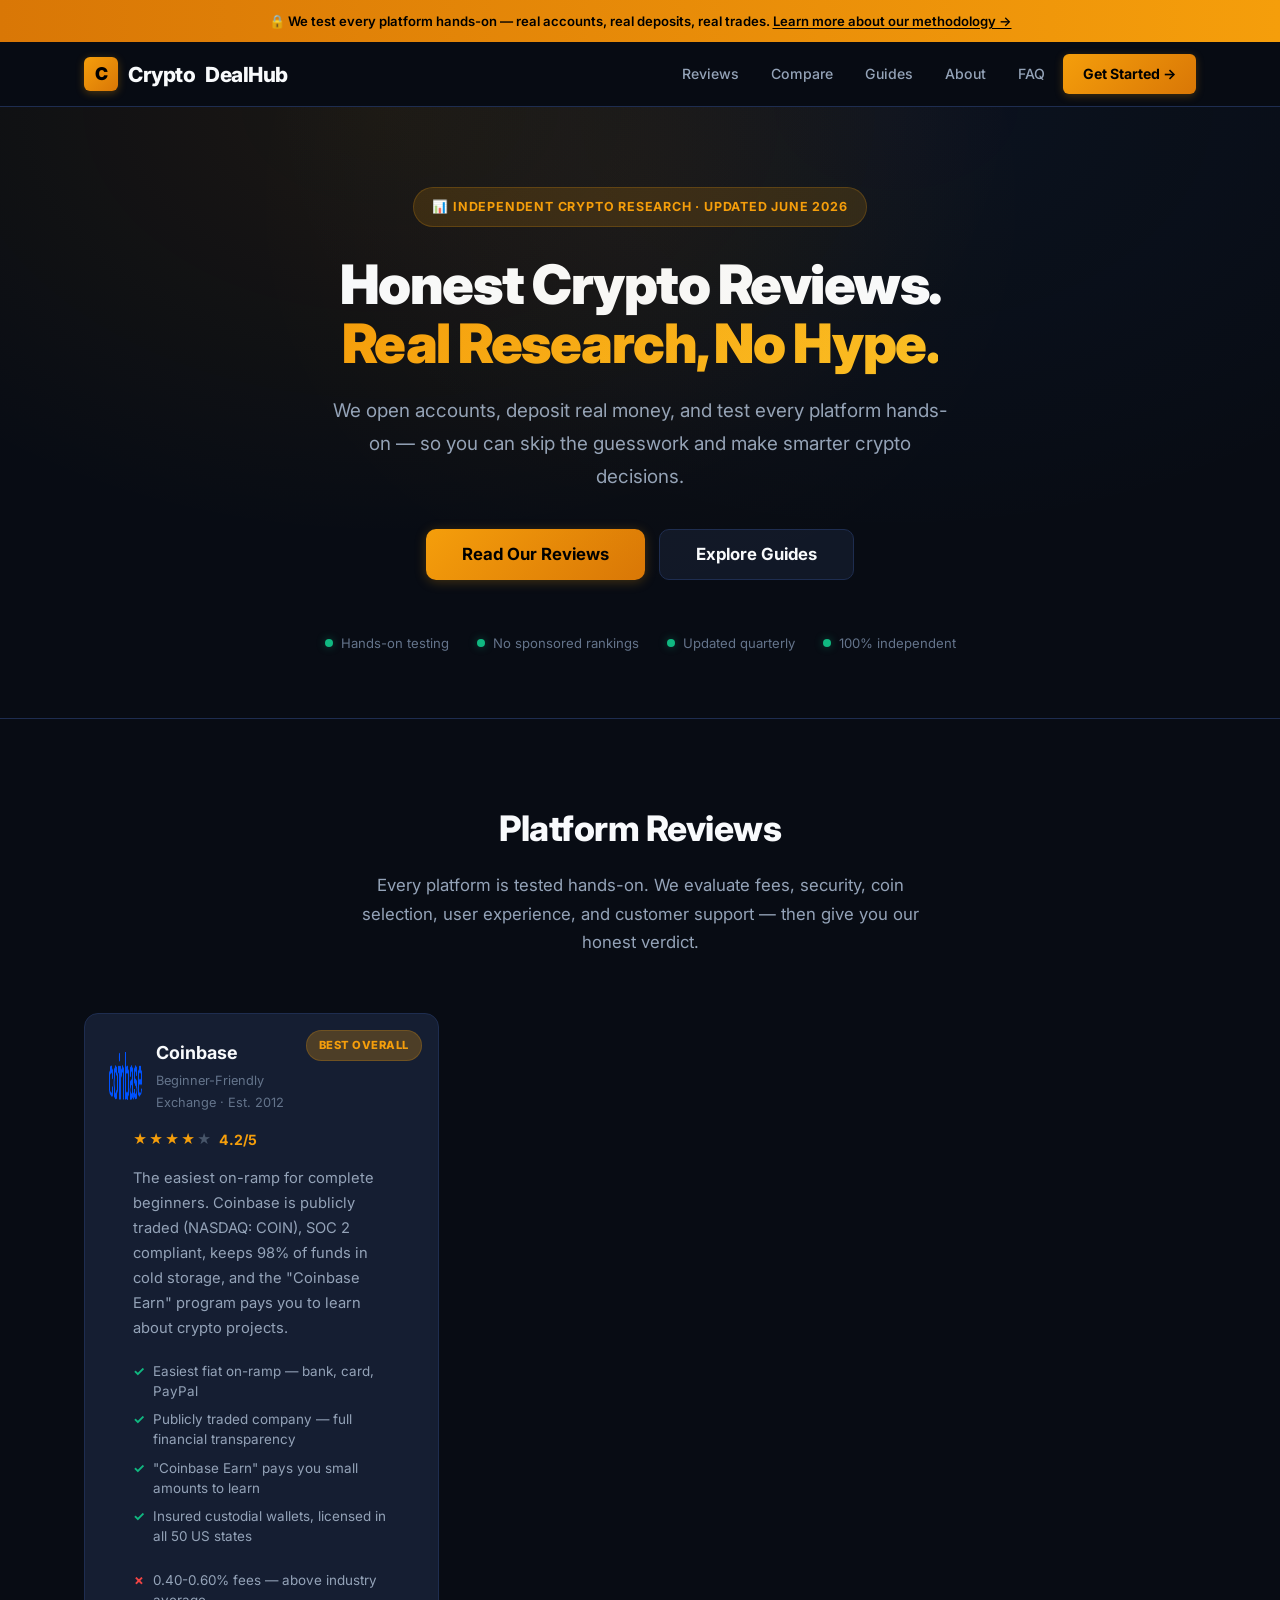
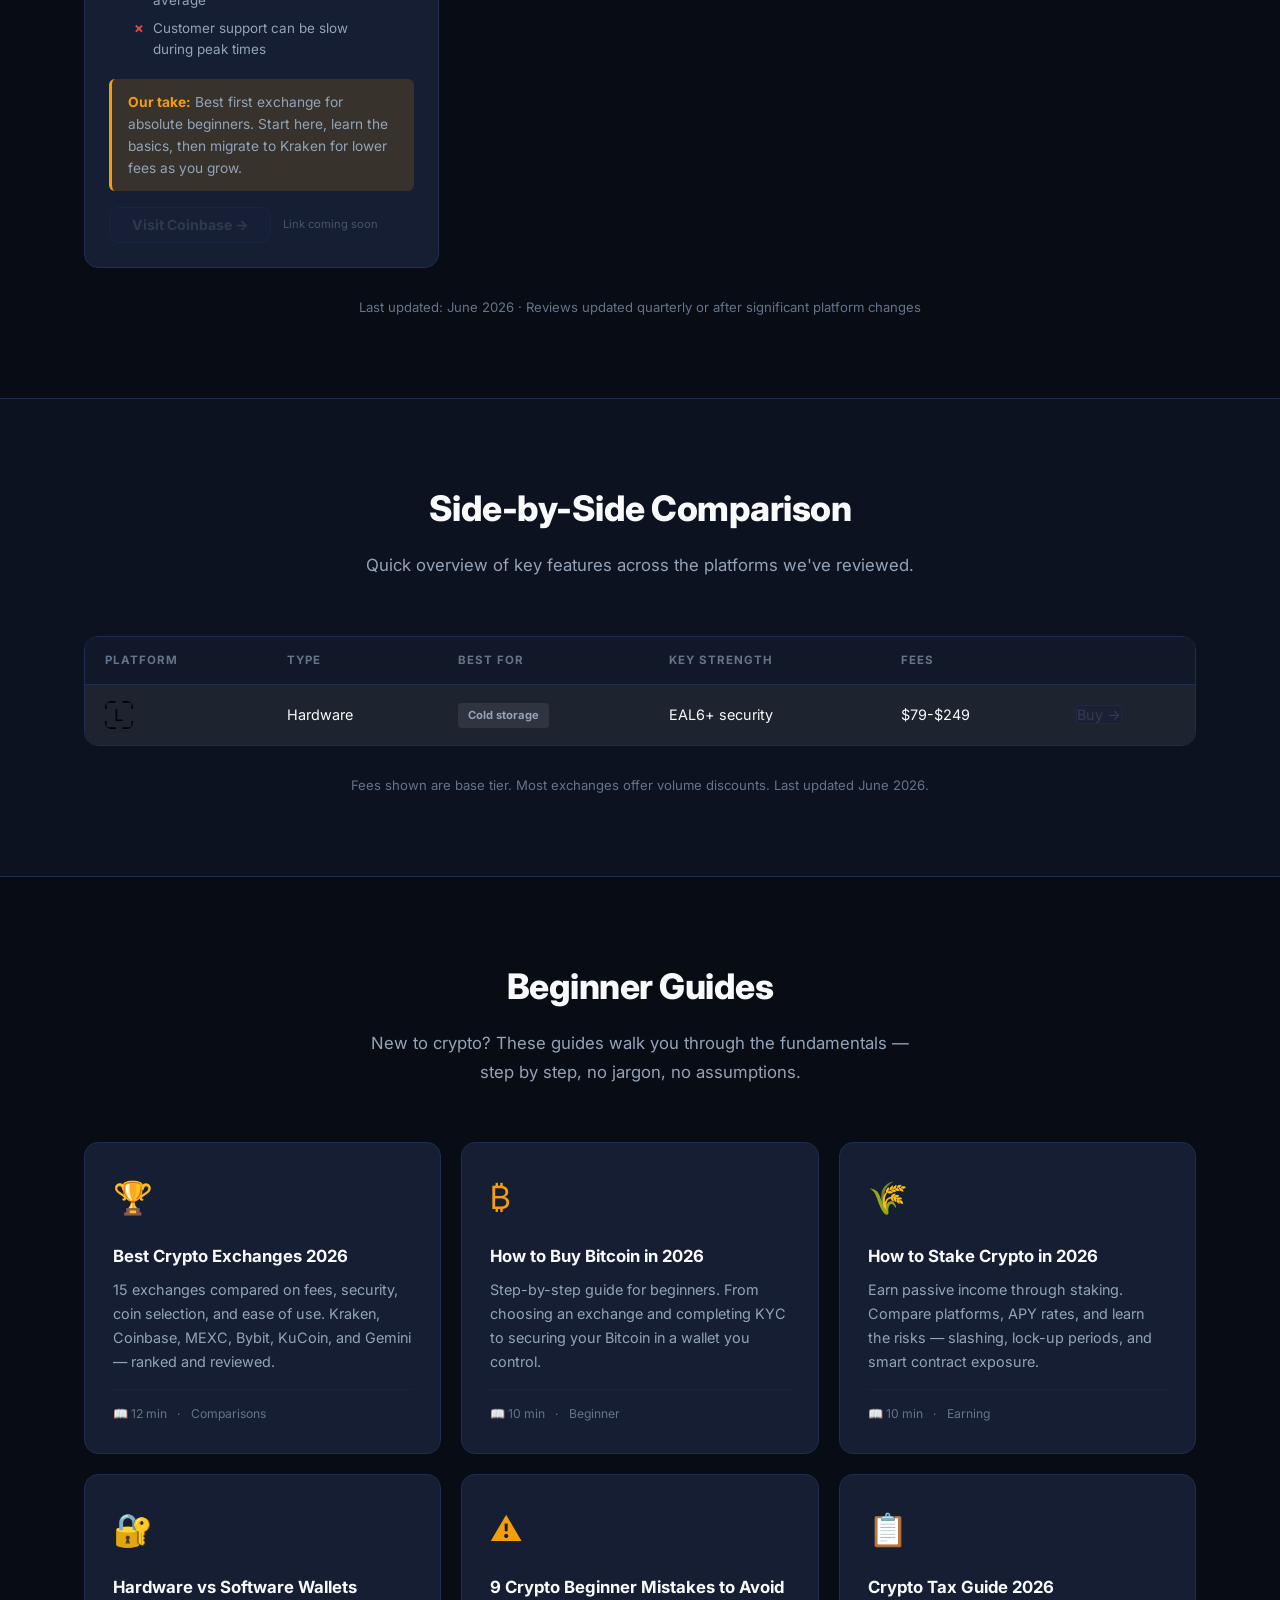
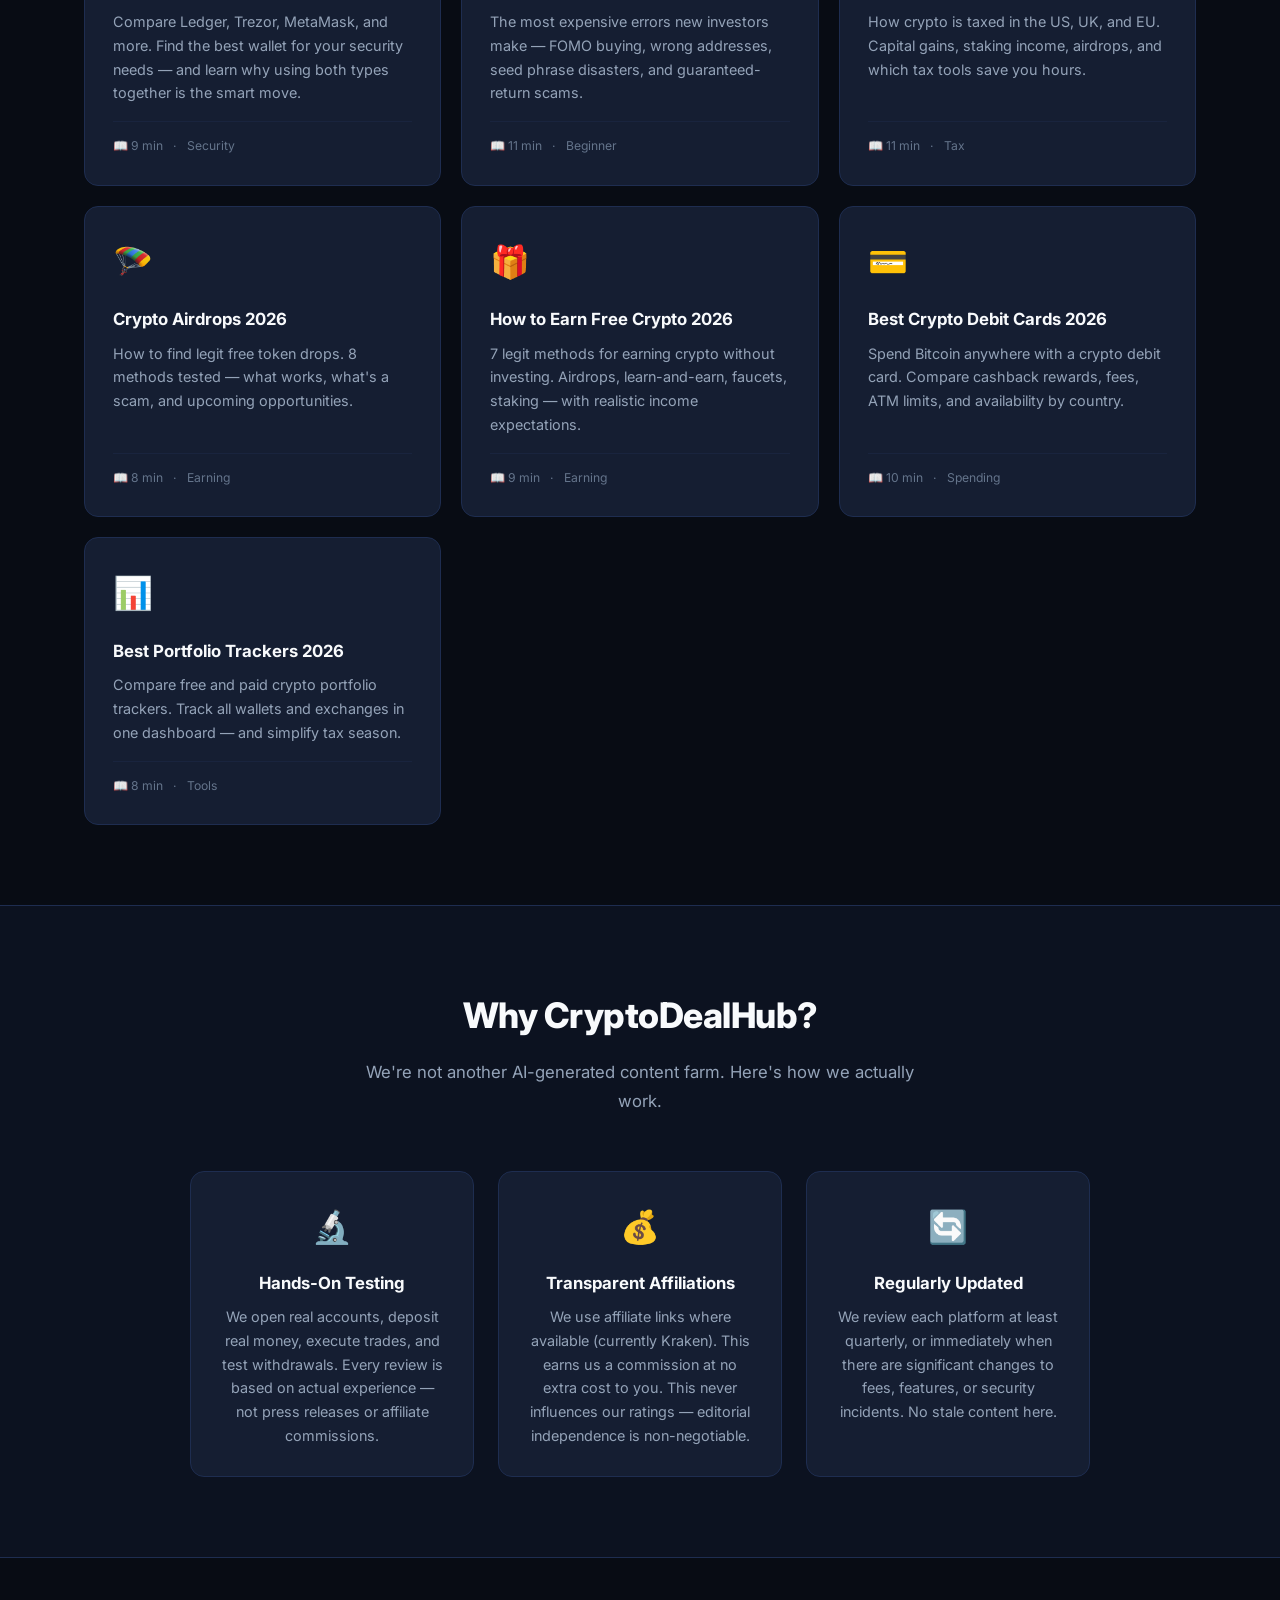
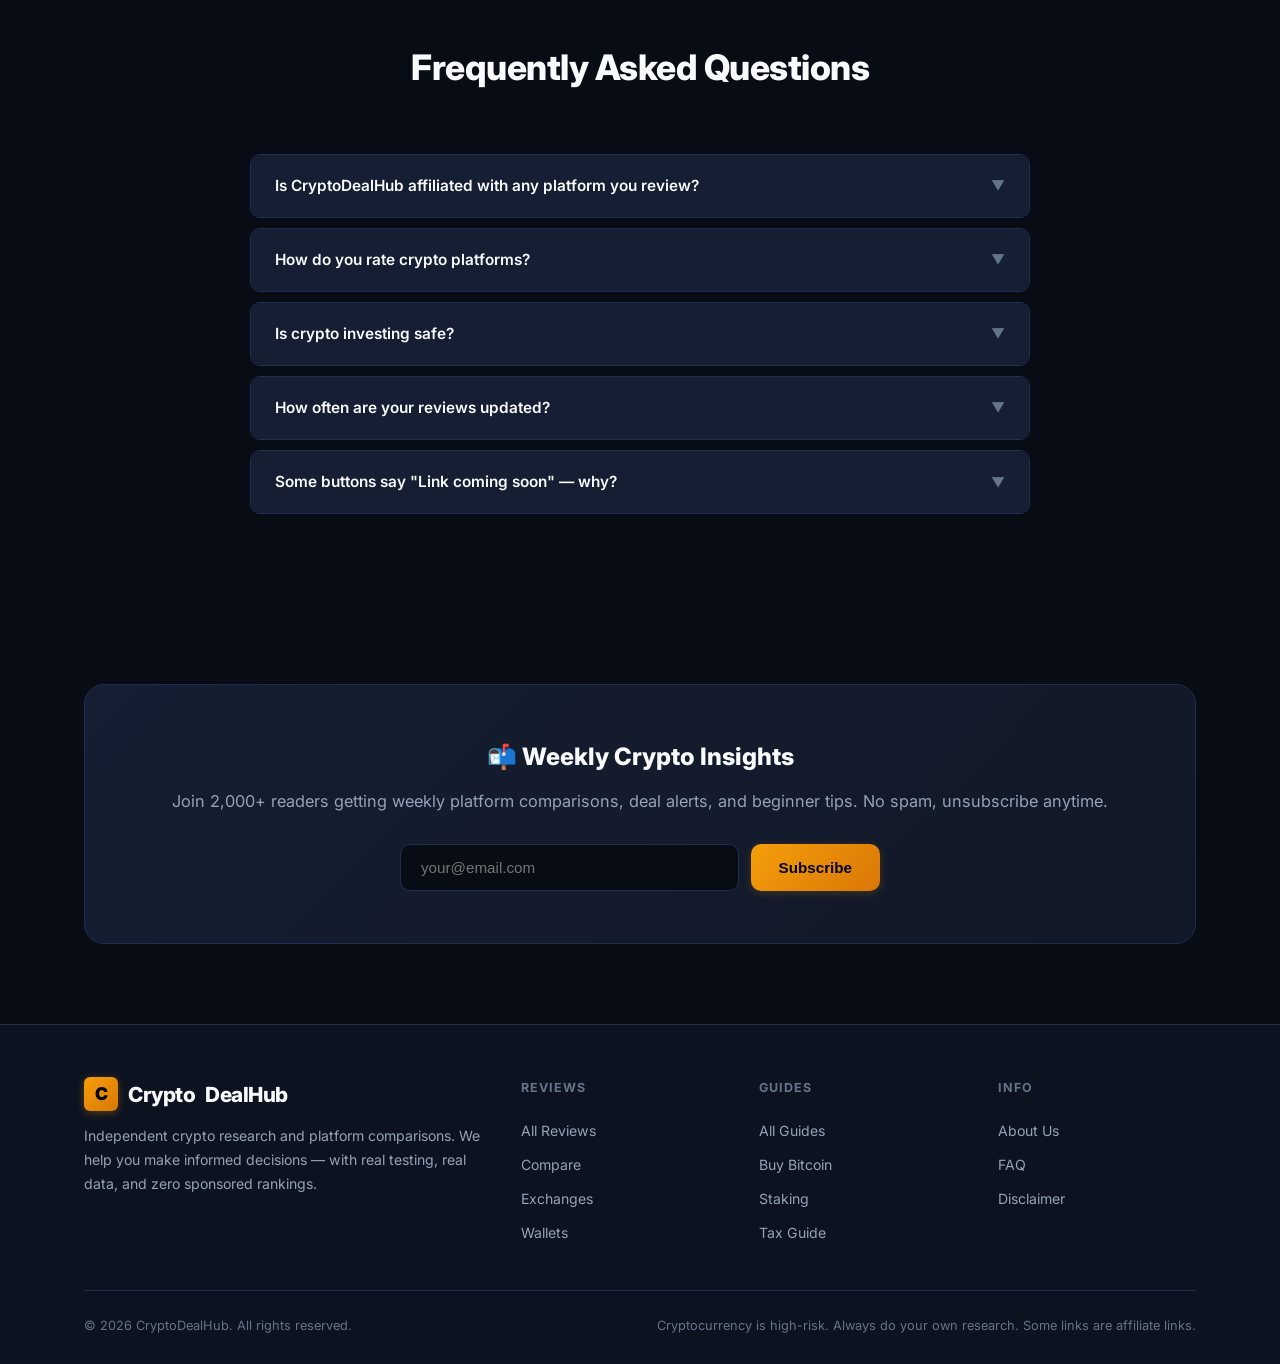
==== commit a63733a8: "Use real brand logos: Kraken JPG, Coinbase PNG, MetaMask SVG, Ledger PNG" ====
--- a/index.html
+++ b/index.html
@@ -98,108 +98,7 @@
                 <div class="review-card-top">
                     <div class="review-badge review-badge-gold">Best Overall</div>
                     <div class="review-head">
-                        <div class="review-icon logo-icon"><img src="/images/kraken.png" alt="Kraken" width="48" height="48"></div>
-                        <div class="review-title">
-                            <h3>Kraken</h3>
-                            <div class="tagline">Centralized Exchange · Est. 2013</div>
-                        </div>
-                    </div>
-                    <div class="review-stars">
-                    <span class="star">★</span><span class="star">★</span><span class="star">★</span><span class="star">★</span><span class="star-empty">★</span>
-                    <span class="rating">4.7/5</span>
-                </div>
-                <div class="review-body">The most well-rounded exchange we've tested. Kraken has never suffered a major security breach since 2013 — a remarkable track record. With 400+ coins, proof-of-reserves audits, and customer support that responds in under 4 hours, it's our top pick for most users.</div>
-                <ul class="review-pros">
-                    <li>No major security breach since founding in 2013</li>
-                    <li>Proof of reserves independently audited</li>
-                    <li>Support responds in under 4 hours (tested)</li>
-                    <li>400+ cryptocurrencies, staking up to 14% APY</li>
-                </ul>
-                <ul class="review-pros review-cons">
-                    <li>Base fees (0.16%/0.26%) slightly higher than MEXC</li>
-                    <li>Bank transfers can take 1-3 business days</li>
-                </ul>
-                </div><!-- /review-card-top -->
-                <div class="review-verdict"><strong>Our take:</strong> The gold standard for security and reliability. Start here if you're new to crypto, or migrate here as you gain experience.</div>
-                <div class="review-cta">
-                    <a href="https://invite.kraken.com/JDNW/5tbq3odf" class="btn btn-primary btn-sm" target="_blank" rel="nofollow noopener">Visit Kraken →</a>
-                    <span class="disclaimer">Affiliate link</span>
-                </div>
-            </div>
-
-            <!-- MetaMask -->
-            <div class="review-card">
-                <div class="review-card-top">
-                    <div class="review-badge review-badge-green">Best for DeFi</div>
-                <div class="review-head">
-                    <div class="review-icon logo-icon"><img src="/images/metamask.svg" alt="MetaMask" width="48" height="48"></div>
-                    <div class="review-title">
-                        <h3>MetaMask</h3>
-                        <div class="tagline">Browser Wallet & DeFi Gateway · Free</div>
-                    </div>
-                </div>
-                <div class="review-stars">
-                    <span class="star">★</span><span class="star">★</span><span class="star">★</span><span class="star">★</span><span class="star-empty">★</span>
-                    <span class="rating">4.4/5</span>
-                </div>
-                <div class="review-body">The most popular Ethereum wallet with 30M+ users. MetaMask connects to virtually every dApp and DeFi protocol. Available as a browser extension and mobile app, it's the essential gateway to the decentralized web.</div>
-                <ul class="review-pros">
-                    <li>30M+ active users — the industry standard</li>
-                    <li>Connects to virtually every dApp and DeFi protocol</li>
-                    <li>Pair with a hardware wallet for enhanced security</li>
-                    <li>Free to use, open-source software</li>
-                </ul>
-                <ul class="review-pros review-cons">
-                    <li>Vulnerable to phishing if used without hardware signer</li>
-                    <li>No built-in fiat on-ramp — need an exchange first</li>
-                </ul>
-                </div><!-- /review-card-top -->
-                <div class="review-verdict"><strong>Our take:</strong> Essential for Ethereum and EVM DeFi users. Always pair with a hardware signer for maximum security. See our <a href="/article-3-wallets.html" style="color:var(--accent);font-weight:600;">wallet comparison guide</a>.</div>
-                <div class="review-cta">
-                    <a href="#" class="btn btn-sm btn-disabled">Get MetaMask →</a>
-                    <span class="disclaimer">Link coming soon</span>
-                </div>
-            </div>
-
-            <!-- Ledger -->
-            <div class="review-card">
-                <div class="review-card-top">
-                    <div class="review-badge review-badge-blue">Best Cold Storage</div>
-                <div class="review-head">
-                    <div class="review-icon logo-icon"><img src="/images/ledger.png" alt="Ledger" width="48" height="48"></div>
-                    <div class="review-title">
-                        <h3>Ledger</h3>
-                        <div class="tagline">Hardware Wallet · $79-$249</div>
-                    </div>
-                </div>
-                <div class="review-stars">
-                    <span class="star">★</span><span class="star">★</span><span class="star">★</span><span class="star">★</span><span class="star">★</span>
-                    <span class="rating">4.8/5</span>
-                </div>
-                <div class="review-body">The gold standard for cold storage. Ledger's EAL6+ certified secure element keeps your private keys offline and immune to computer viruses. Supports 5,500+ assets and integrates with MetaMask for DeFi access.</div>
-                <ul class="review-pros">
-                    <li>EAL6+ certified secure element (same as passports)</li>
-                    <li>5,500+ supported assets across all major chains</li>
-                    <li>Integrates with MetaMask for secure DeFi access</li>
-                    <li>Bluetooth, USB-C, and NFC connectivity</li>
-                </ul>
-                <ul class="review-pros review-cons">
-                    <li>Premium price ($79 Nano S Plus, $249 Ledger Flex)</li>
-                </ul>
-                </div><!-- /review-card-top -->
-                <div class="review-verdict"><strong>Our take:</strong> Best hardware wallet, period. Worth every cent for securing significant holdings. Pair with MetaMask for the complete DeFi setup.</div>
-                <div class="review-cta">
-                    <a href="#" class="btn btn-sm btn-disabled">Visit Ledger →</a>
-                    <span class="disclaimer">Link coming soon</span>
-                </div>
-            </div>
-
-            <!-- Coinbase -->
-            <div class="review-card">
-                <div class="review-card-top">
-                    <div class="review-badge review-badge-purple">Best for Beginners</div>
-                <div class="review-head">
-                    <div class="review-icon logo-icon"><img src="/images/coinbase.png" alt="Coinbase" width="48" height="48"></div>
+                        <div class="review-icon logo-icon"><img src="/images/coinbase.png" alt="Coinbase" width="48" height="48"></div>
                     <div class="review-title">
                         <h3>Coinbase</h3>
                         <div class="tagline">Beginner-Friendly Exchange · Est. 2012</div>
@@ -245,31 +144,7 @@
                 <thead><tr><th>Platform</th><th>Type</th><th>Best For</th><th>Key Strength</th><th>Fees</th><th></th></tr></thead>
                 <tbody>
                     <tr class="recommended">
-                        <td class="plat-name"><div class="plat-icon logo-icon"><svg class="logo-svg" viewBox="0 0 32 32"><rect width="32" height="32" rx="7" fill="#5741D9"/><path d="M16 6L9 11V21L16 26L23 21V11L16 6Z" fill="#fff" fill-opacity="0.15"/><path d="M16 10L11 14V18L16 22L21 18V14L16 10Z" fill="#fff"/><circle cx="16" cy="16" r="3.5" fill="#5741D9"/></svg></div>Kraken</td>
-                        <td>CEX</td>
-                        <td><span class="badge badge-gold">Overall best</span></td>
-                        <td>Security & support</td>
-                        <td>0.16%/0.26%</td>
-                        <td><a href="https://invite.kraken.com/JDNW/5tbq3odf" target="_blank" rel="nofollow noopener">Visit →</a></td>
-                    </tr>
-                    <tr>
-                        <td class="plat-name"><div class="plat-icon logo-icon"><svg class="logo-svg" viewBox="0 0 32 32"><rect width="32" height="32" rx="7" fill="#0052FF"/><circle cx="16" cy="16" r="9" fill="none" stroke="#fff" stroke-width="2.5"/><circle cx="16" cy="16" r="4.5" fill="#fff"/></svg></div>Coinbase</td>
-                        <td>CEX</td>
-                        <td><span class="badge badge-blue">Beginners</span></td>
-                        <td>Fiat on-ramp</td>
-                        <td>0.40%/0.60%</td>
-                        <td><a href="#" class="btn-disabled">Visit →</a></td>
-                    </tr>
-                    <tr>
-                        <td class="plat-name"><div class="plat-icon logo-icon"><svg class="logo-svg" viewBox="0 0 32 32"><rect width="32" height="32" rx="7" fill="#F6851A"/><path d="M22.5 9L17 14L18 11L22.5 9Z" fill="#E2762B"/><path d="M9.5 9L15 14L14 11L9.5 9Z" fill="#E4762B"/><path d="M20 17L18 20L22 21L23.5 17H20Z" fill="#763D16"/><path d="M8.5 17L10 20L14 20L12 17H8.5Z" fill="#763D16"/><path d="M12 15L10.5 17H15L14.5 13L12 15Z" fill="#763D16"/><path d="M16 15L16.5 17L20.5 17L19 15H16Z" fill="#763D16"/><path d="M12 20L14 21.5L9.5 20.5L12 20Z" fill="#C0AD9E"/><path d="M16 20L18 20L15.5 21L16 20Z" fill="#C0AD9E"/></svg></div>MetaMask</td>
-                        <td>Wallet</td>
-                        <td><span class="badge badge-green">DeFi access</span></td>
-                        <td>dApp connectivity</td>
-                        <td>Free (gas)</td>
-                        <td><a href="#" class="btn-disabled">Download →</a></td>
-                    </tr>
-                    <tr>
-                        <td class="plat-name"><div class="plat-icon logo-icon"><svg class="logo-svg" viewBox="0 0 32 32"><rect width="32" height="32" rx="7" fill="#000"/><rect x="5" y="5" width="22" height="22" rx="3" stroke="#fff" stroke-width="1.5"/><rect x="9" y="9" width="14" height="14" rx="2" fill="none" stroke="#fff" stroke-width="1"/><circle cx="16" cy="16" r="3" fill="#fff"/></svg></div>Ledger</td>
+                        <td class="plat-name"><div class="plat-icon logo-icon"><img src="/images/ledger.png" alt="Ledger" width="28" height="28"></div></div></td>
                         <td>Hardware</td>
                         <td><span class="badge" style="background:rgba(255,255,255,0.08);color:var(--text-secondary);">Cold storage</span></td>
                         <td>EAL6+ security</td>
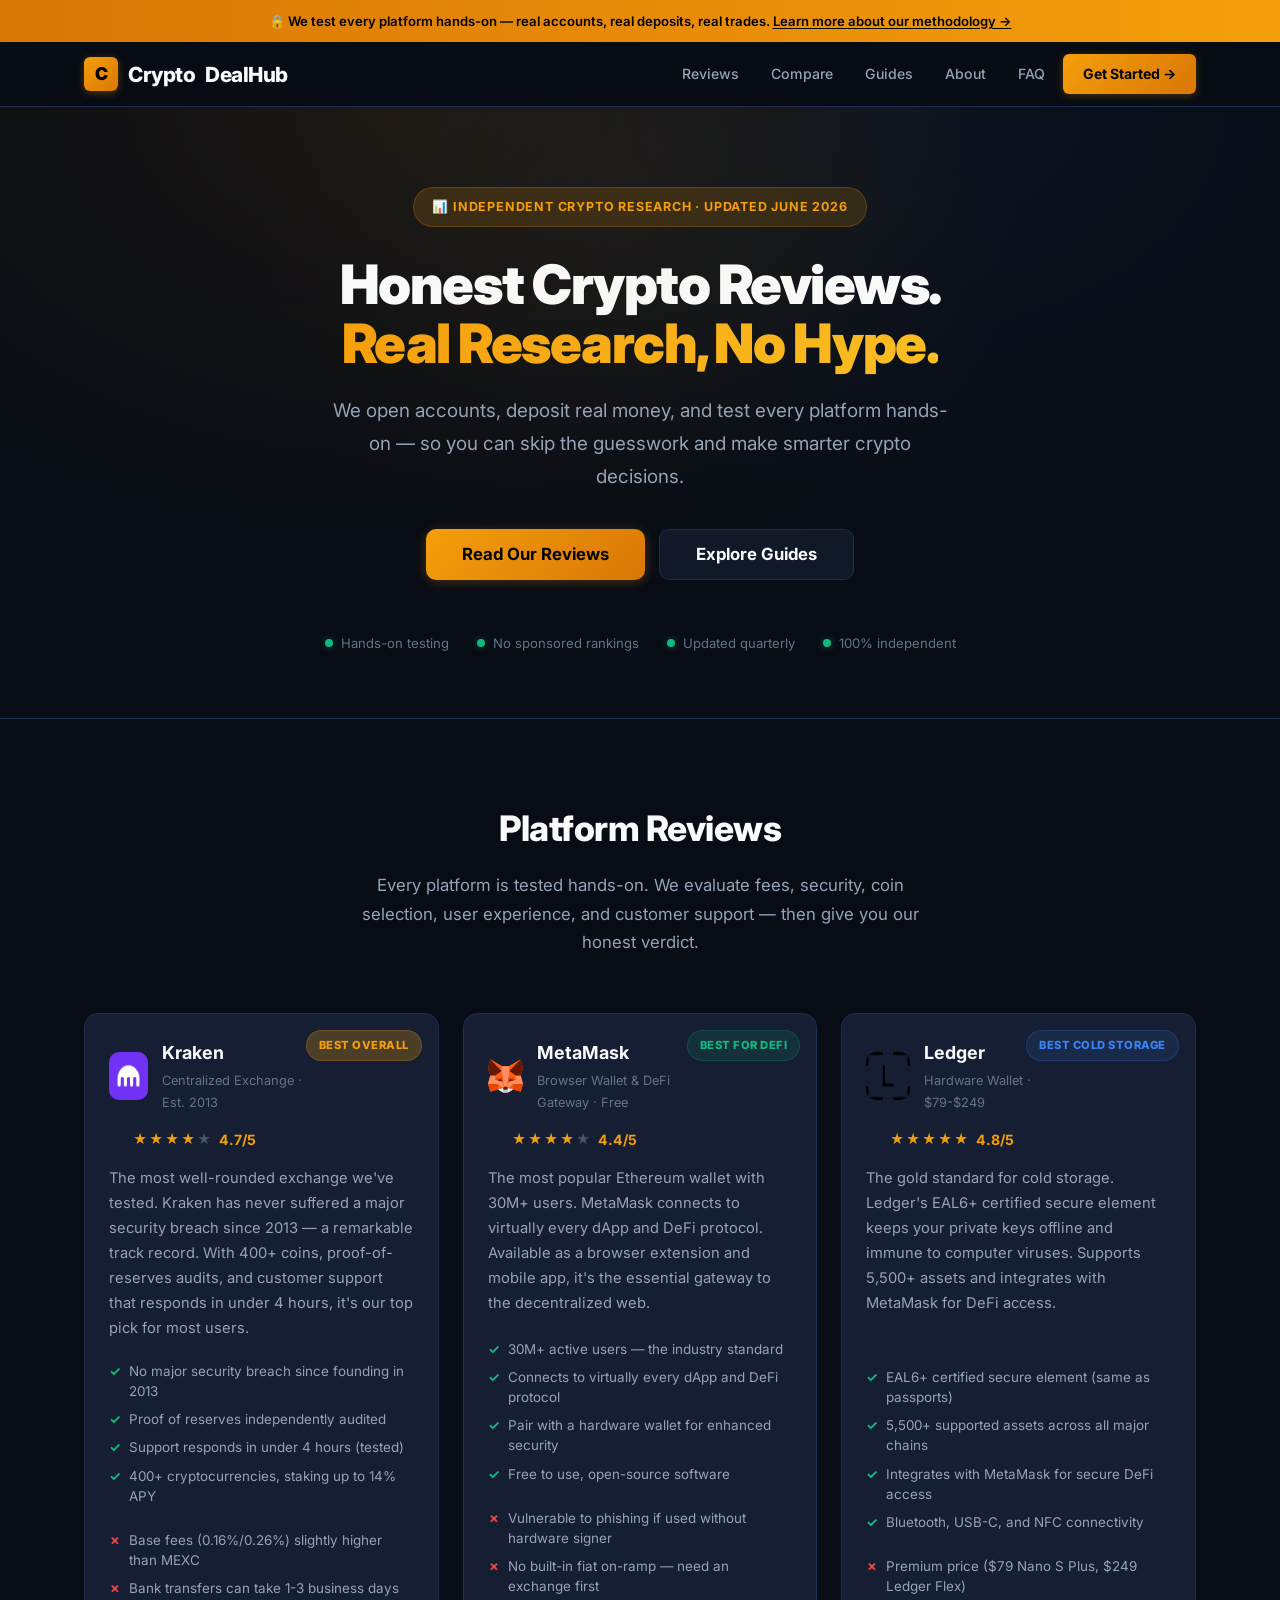
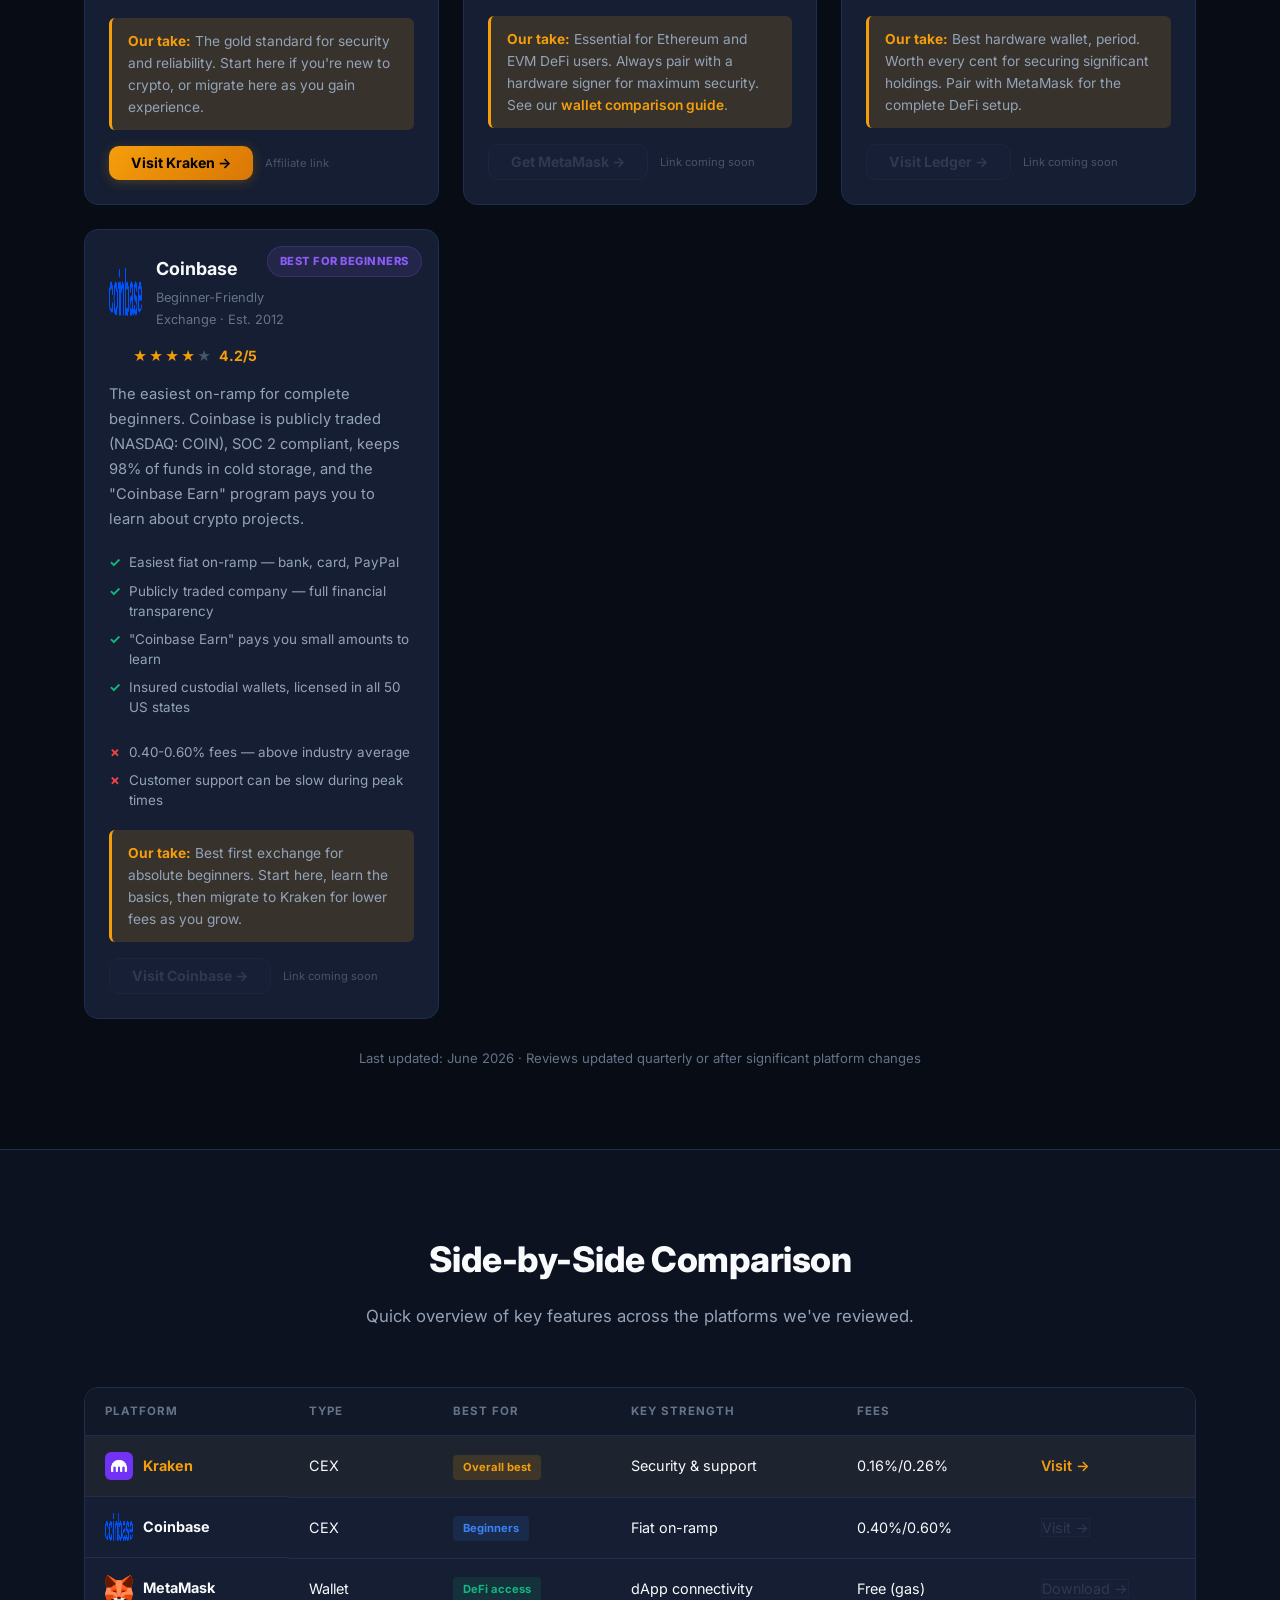
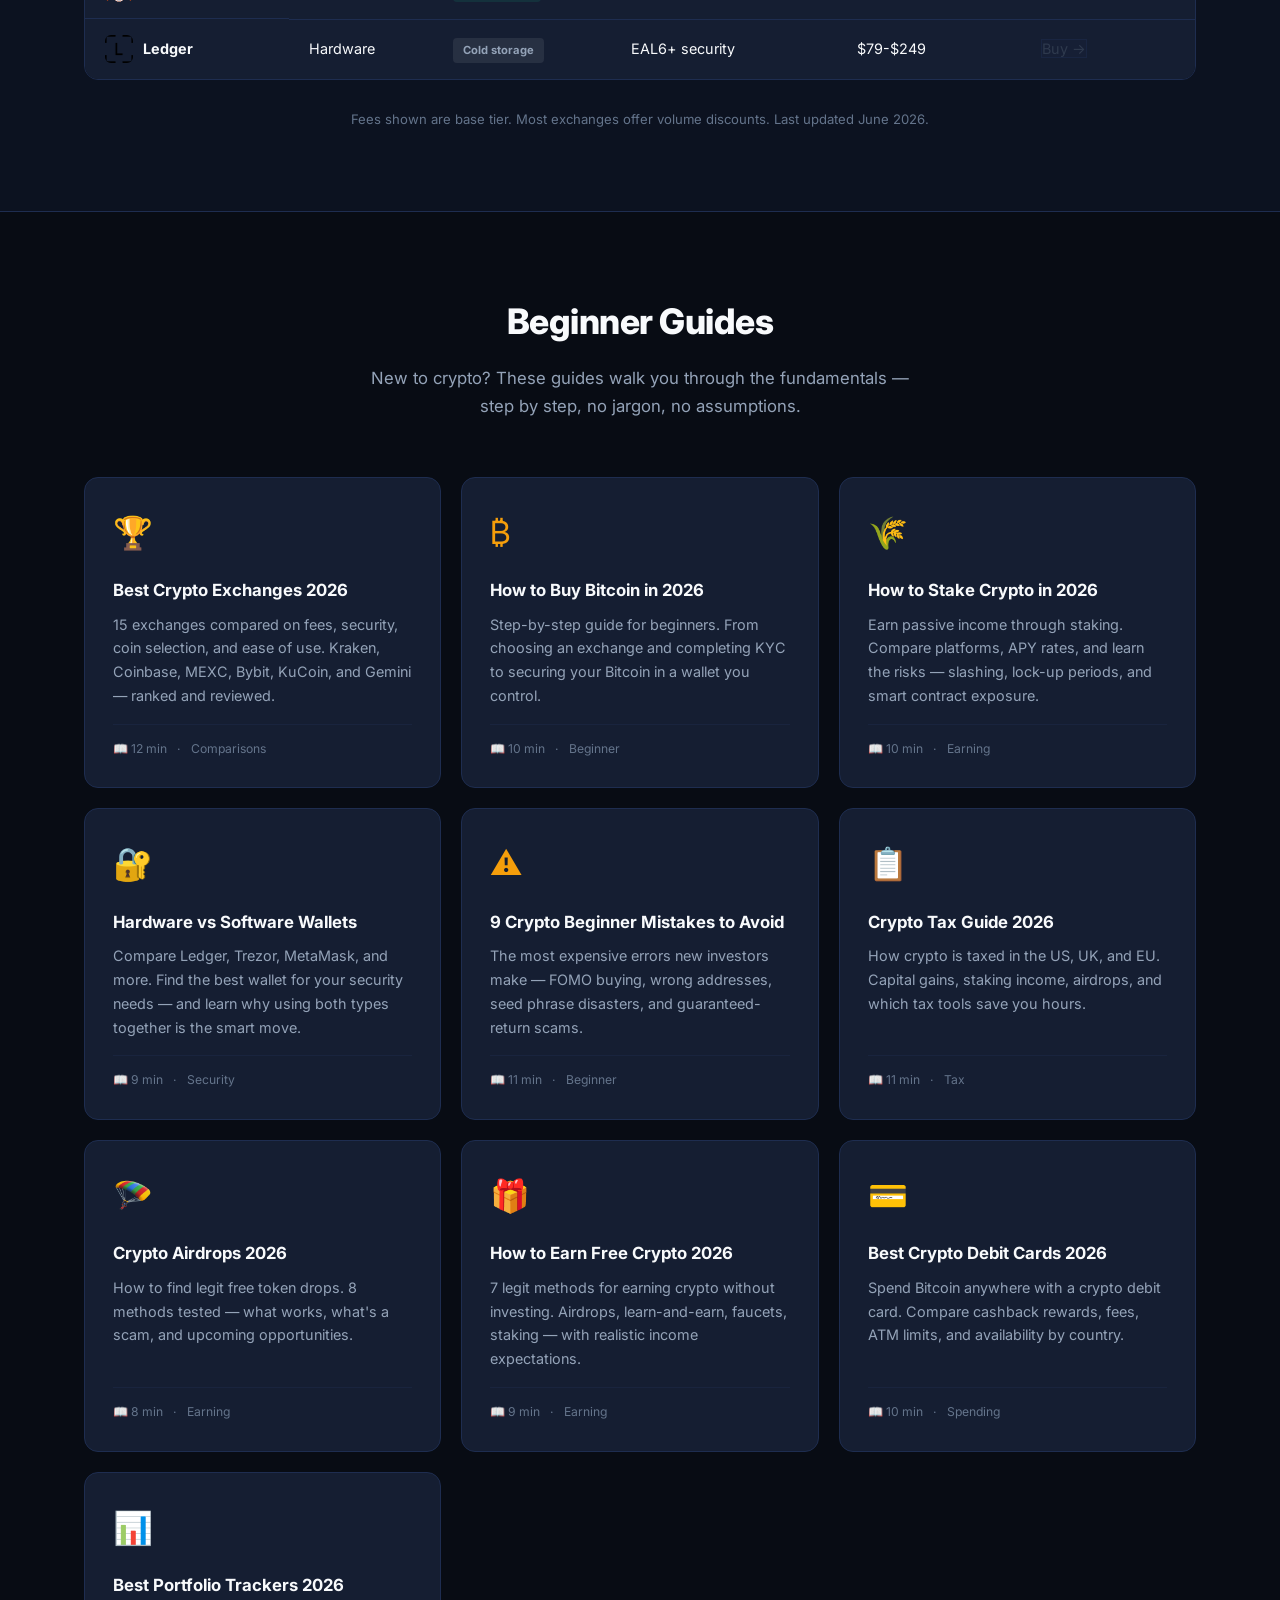
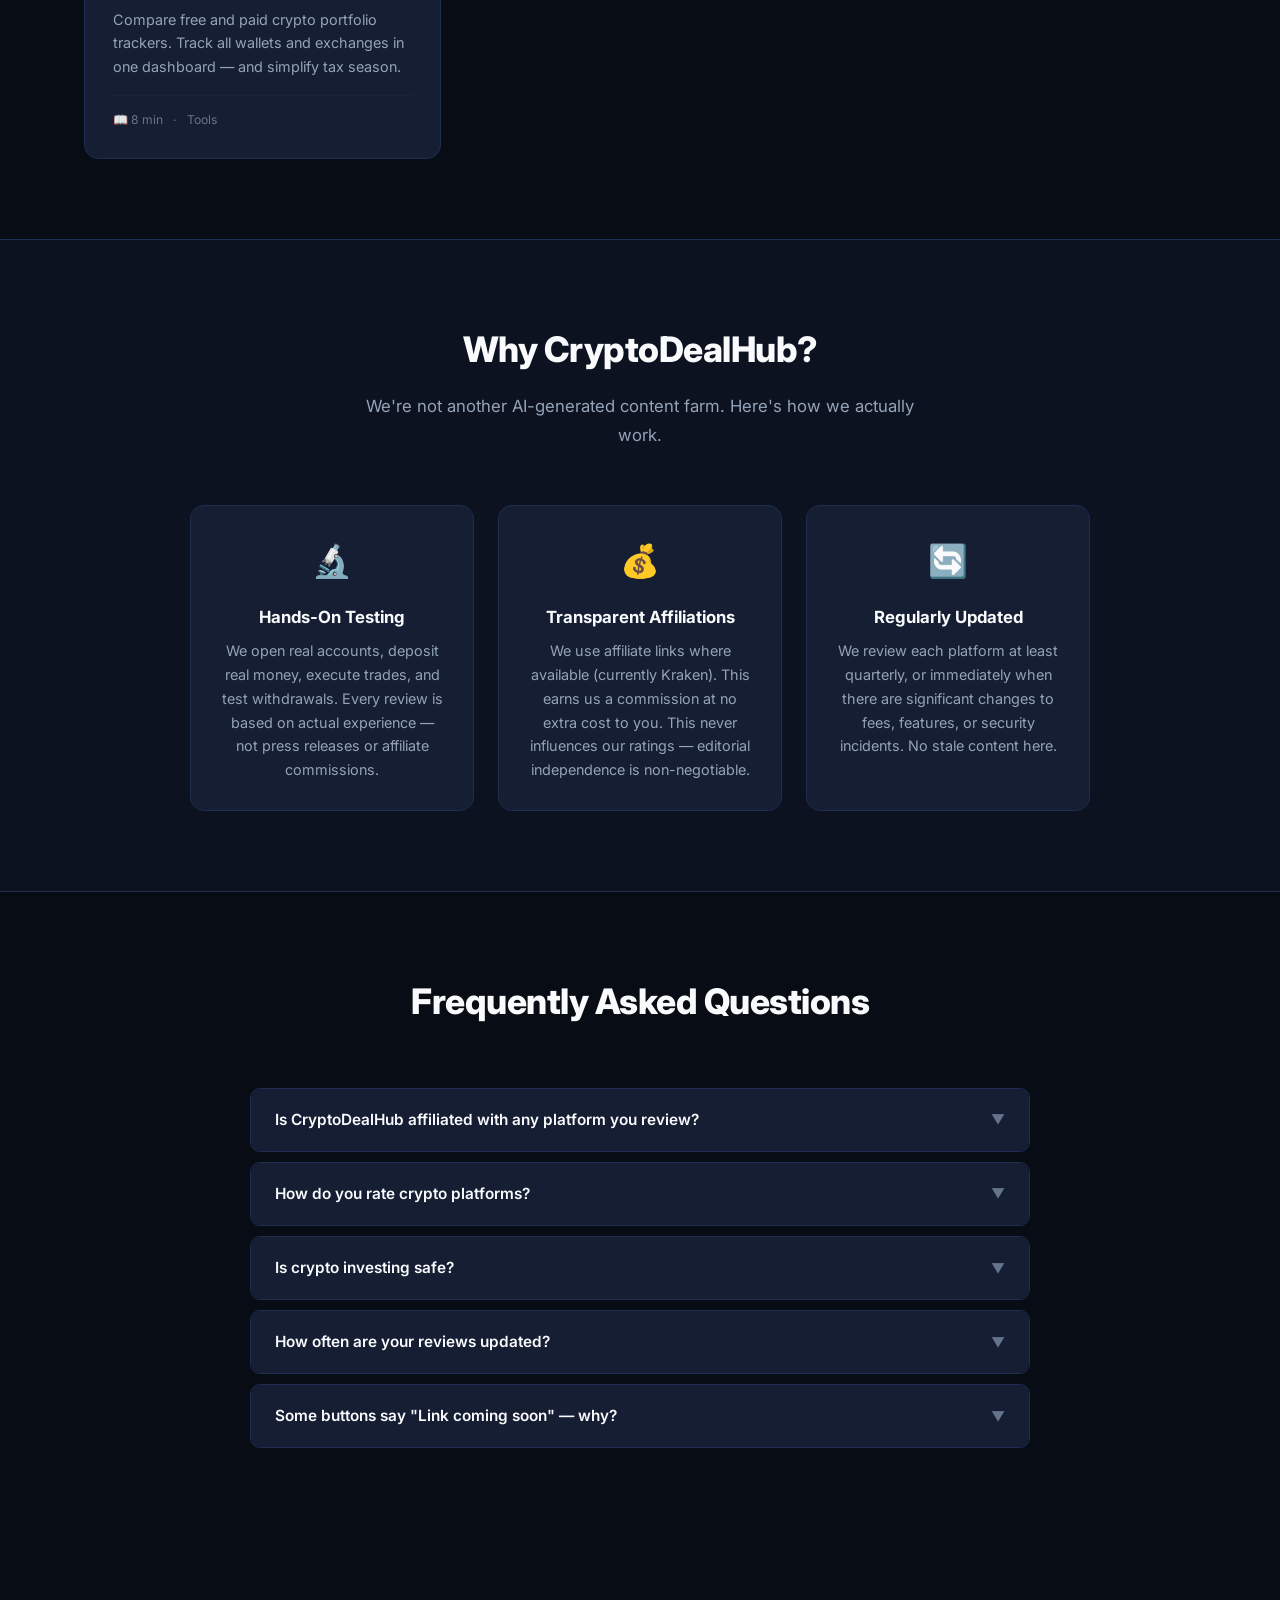
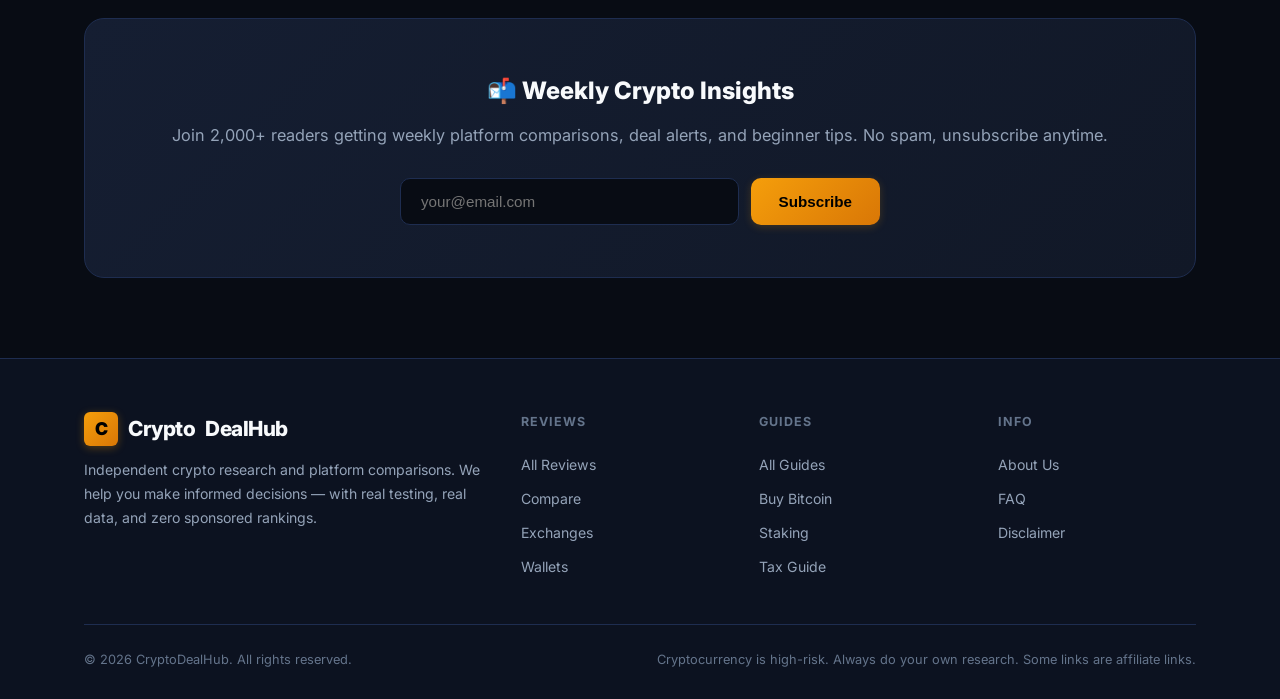
==== commit e5471df6: "Rebuild index.html with real brand logos (Kraken JPG, Coinbase PNG, MetaMask SVG, Ledger PNG)" ====
--- a/index.html
+++ b/index.html
@@ -98,15 +98,117 @@
                 <div class="review-card-top">
                     <div class="review-badge review-badge-gold">Best Overall</div>
                     <div class="review-head">
+                        <div class="review-icon logo-icon"><img src="/images/kraken.jpg" alt="Kraken" width="48" height="48"></div>
+                        <div class="review-title">
+                            <h3>Kraken</h3>
+                            <div class="tagline">Centralized Exchange · Est. 2013</div>
+                        </div>
+                    </div>
+                    <div class="review-stars">
+                        <span class="star">★</span><span class="star">★</span><span class="star">★</span><span class="star">★</span><span class="star-empty">★</span>
+                        <span class="rating">4.7/5</span>
+                    </div>
+                </div>
+                <div class="review-body">The most well-rounded exchange we've tested. Kraken has never suffered a major security breach since 2013 — a remarkable track record. With 400+ coins, proof-of-reserves audits, and customer support that responds in under 4 hours, it's our top pick for most users.</div>
+                <ul class="review-pros">
+                    <li>No major security breach since founding in 2013</li>
+                    <li>Proof of reserves independently audited</li>
+                    <li>Support responds in under 4 hours (tested)</li>
+                    <li>400+ cryptocurrencies, staking up to 14% APY</li>
+                </ul>
+                <ul class="review-pros review-cons">
+                    <li>Base fees (0.16%/0.26%) slightly higher than MEXC</li>
+                    <li>Bank transfers can take 1-3 business days</li>
+                </ul>
+                <div class="review-verdict"><strong>Our take:</strong> The gold standard for security and reliability. Start here if you're new to crypto, or migrate here as you gain experience.</div>
+                <div class="review-cta">
+                    <a href="https://invite.kraken.com/JDNW/5tbq3odf" class="btn btn-primary btn-sm" target="_blank" rel="nofollow noopener">Visit Kraken →</a>
+                    <span class="disclaimer">Affiliate link</span>
+                </div>
+            </div>
+
+            <!-- MetaMask -->
+            <div class="review-card">
+                <div class="review-card-top">
+                    <div class="review-badge review-badge-green">Best for DeFi</div>
+                    <div class="review-head">
+                        <div class="review-icon logo-icon"><img src="/images/metamask.svg" alt="MetaMask" width="48" height="48"></div>
+                        <div class="review-title">
+                            <h3>MetaMask</h3>
+                            <div class="tagline">Browser Wallet & DeFi Gateway · Free</div>
+                        </div>
+                    </div>
+                    <div class="review-stars">
+                        <span class="star">★</span><span class="star">★</span><span class="star">★</span><span class="star">★</span><span class="star-empty">★</span>
+                        <span class="rating">4.4/5</span>
+                    </div>
+                </div>
+                <div class="review-body">The most popular Ethereum wallet with 30M+ users. MetaMask connects to virtually every dApp and DeFi protocol. Available as a browser extension and mobile app, it's the essential gateway to the decentralized web.</div>
+                <ul class="review-pros">
+                    <li>30M+ active users — the industry standard</li>
+                    <li>Connects to virtually every dApp and DeFi protocol</li>
+                    <li>Pair with a hardware wallet for enhanced security</li>
+                    <li>Free to use, open-source software</li>
+                </ul>
+                <ul class="review-pros review-cons">
+                    <li>Vulnerable to phishing if used without hardware signer</li>
+                    <li>No built-in fiat on-ramp — need an exchange first</li>
+                </ul>
+                <div class="review-verdict"><strong>Our take:</strong> Essential for Ethereum and EVM DeFi users. Always pair with a hardware signer for maximum security. See our <a href="/article-3-wallets.html" style="color:var(--accent);font-weight:600;">wallet comparison guide</a>.</div>
+                <div class="review-cta">
+                    <a href="#" class="btn btn-sm btn-disabled">Get MetaMask →</a>
+                    <span class="disclaimer">Link coming soon</span>
+                </div>
+            </div>
+
+            <!-- Ledger -->
+            <div class="review-card">
+                <div class="review-card-top">
+                    <div class="review-badge review-badge-blue">Best Cold Storage</div>
+                    <div class="review-head">
+                        <div class="review-icon logo-icon"><img src="/images/ledger.png" alt="Ledger" width="48" height="48"></div>
+                        <div class="review-title">
+                            <h3>Ledger</h3>
+                            <div class="tagline">Hardware Wallet · $79-$249</div>
+                        </div>
+                    </div>
+                    <div class="review-stars">
+                        <span class="star">★</span><span class="star">★</span><span class="star">★</span><span class="star">★</span><span class="star">★</span>
+                        <span class="rating">4.8/5</span>
+                    </div>
+                </div>
+                <div class="review-body">The gold standard for cold storage. Ledger's EAL6+ certified secure element keeps your private keys offline and immune to computer viruses. Supports 5,500+ assets and integrates with MetaMask for DeFi access.</div>
+                <ul class="review-pros">
+                    <li>EAL6+ certified secure element (same as passports)</li>
+                    <li>5,500+ supported assets across all major chains</li>
+                    <li>Integrates with MetaMask for secure DeFi access</li>
+                    <li>Bluetooth, USB-C, and NFC connectivity</li>
+                </ul>
+                <ul class="review-pros review-cons">
+                    <li>Premium price ($79 Nano S Plus, $249 Ledger Flex)</li>
+                </ul>
+                <div class="review-verdict"><strong>Our take:</strong> Best hardware wallet, period. Worth every cent for securing significant holdings. Pair with MetaMask for the complete DeFi setup.</div>
+                <div class="review-cta">
+                    <a href="#" class="btn btn-sm btn-disabled">Visit Ledger →</a>
+                    <span class="disclaimer">Link coming soon</span>
+                </div>
+            </div>
+
+            <!-- Coinbase -->
+            <div class="review-card">
+                <div class="review-card-top">
+                    <div class="review-badge review-badge-purple">Best for Beginners</div>
+                    <div class="review-head">
                         <div class="review-icon logo-icon"><img src="/images/coinbase.png" alt="Coinbase" width="48" height="48"></div>
-                    <div class="review-title">
-                        <h3>Coinbase</h3>
-                        <div class="tagline">Beginner-Friendly Exchange · Est. 2012</div>
-                    </div>
-                </div>
-                <div class="review-stars">
-                    <span class="star">★</span><span class="star">★</span><span class="star">★</span><span class="star">★</span><span class="star-empty">★</span>
-                    <span class="rating">4.2/5</span>
+                        <div class="review-title">
+                            <h3>Coinbase</h3>
+                            <div class="tagline">Beginner-Friendly Exchange · Est. 2012</div>
+                        </div>
+                    </div>
+                    <div class="review-stars">
+                        <span class="star">★</span><span class="star">★</span><span class="star">★</span><span class="star">★</span><span class="star-empty">★</span>
+                        <span class="rating">4.2/5</span>
+                    </div>
                 </div>
                 <div class="review-body">The easiest on-ramp for complete beginners. Coinbase is publicly traded (NASDAQ: COIN), SOC 2 compliant, keeps 98% of funds in cold storage, and the "Coinbase Earn" program pays you to learn about crypto projects.</div>
                 <ul class="review-pros">
@@ -119,7 +221,6 @@
                     <li>0.40-0.60% fees — above industry average</li>
                     <li>Customer support can be slow during peak times</li>
                 </ul>
-                </div><!-- /review-card-top -->
                 <div class="review-verdict"><strong>Our take:</strong> Best first exchange for absolute beginners. Start here, learn the basics, then migrate to Kraken for lower fees as you grow.</div>
                 <div class="review-cta">
                     <a href="#" class="btn btn-sm btn-disabled">Visit Coinbase →</a>
@@ -144,7 +245,31 @@
                 <thead><tr><th>Platform</th><th>Type</th><th>Best For</th><th>Key Strength</th><th>Fees</th><th></th></tr></thead>
                 <tbody>
                     <tr class="recommended">
-                        <td class="plat-name"><div class="plat-icon logo-icon"><img src="/images/ledger.png" alt="Ledger" width="28" height="28"></div></div></td>
+                        <td class="plat-name"><div class="plat-icon logo-icon"><img src="/images/kraken.jpg" alt="Kraken" width="28" height="28"></div>Kraken</td>
+                        <td>CEX</td>
+                        <td><span class="badge badge-gold">Overall best</span></td>
+                        <td>Security & support</td>
+                        <td>0.16%/0.26%</td>
+                        <td><a href="https://invite.kraken.com/JDNW/5tbq3odf" target="_blank" rel="nofollow noopener">Visit →</a></td>
+                    </tr>
+                    <tr>
+                        <td class="plat-name"><div class="plat-icon logo-icon"><img src="/images/coinbase.png" alt="Coinbase" width="28" height="28"></div>Coinbase</td>
+                        <td>CEX</td>
+                        <td><span class="badge badge-blue">Beginners</span></td>
+                        <td>Fiat on-ramp</td>
+                        <td>0.40%/0.60%</td>
+                        <td><a href="#" class="btn-disabled">Visit →</a></td>
+                    </tr>
+                    <tr>
+                        <td class="plat-name"><div class="plat-icon logo-icon"><img src="/images/metamask.svg" alt="MetaMask" width="28" height="28"></div>MetaMask</td>
+                        <td>Wallet</td>
+                        <td><span class="badge badge-green">DeFi access</span></td>
+                        <td>dApp connectivity</td>
+                        <td>Free (gas)</td>
+                        <td><a href="#" class="btn-disabled">Download →</a></td>
+                    </tr>
+                    <tr>
+                        <td class="plat-name"><div class="plat-icon logo-icon"><img src="/images/ledger.png" alt="Ledger" width="28" height="28"></div>Ledger</td>
                         <td>Hardware</td>
                         <td><span class="badge" style="background:rgba(255,255,255,0.08);color:var(--text-secondary);">Cold storage</span></td>
                         <td>EAL6+ security</td>
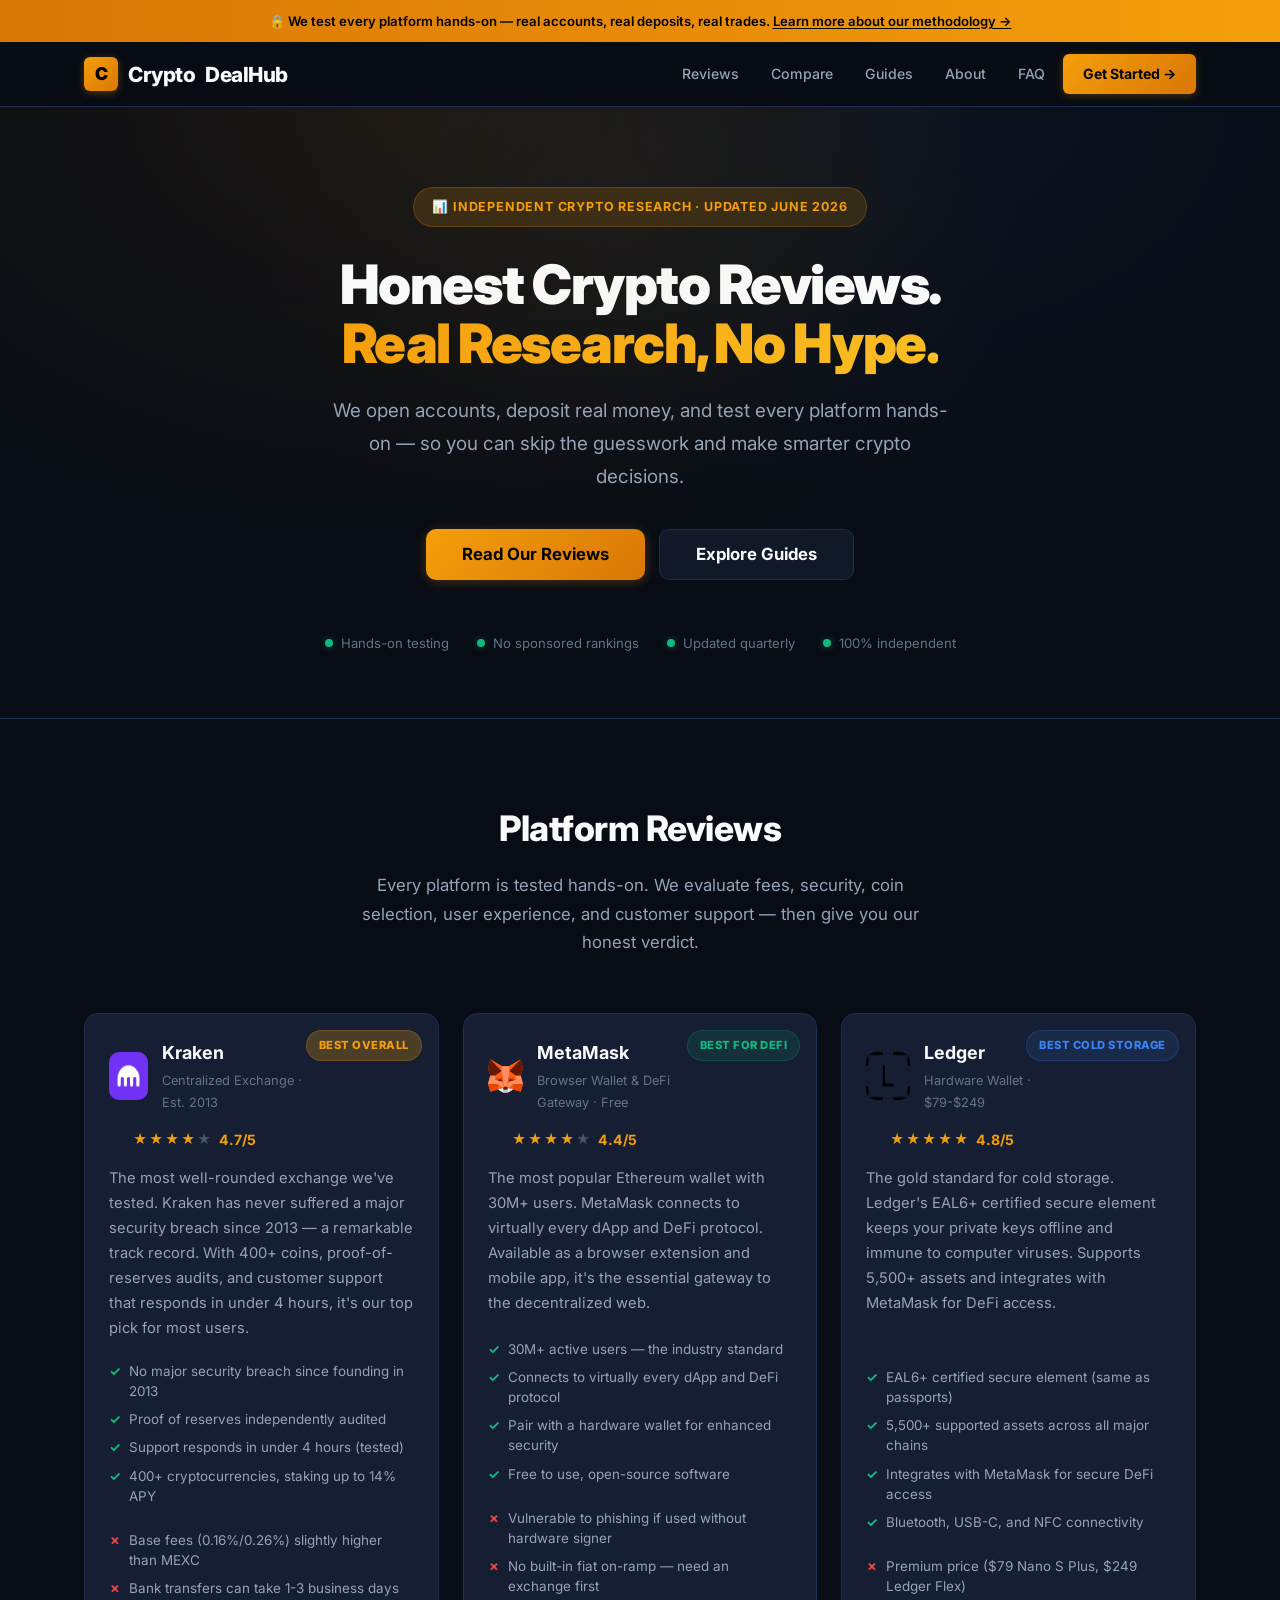
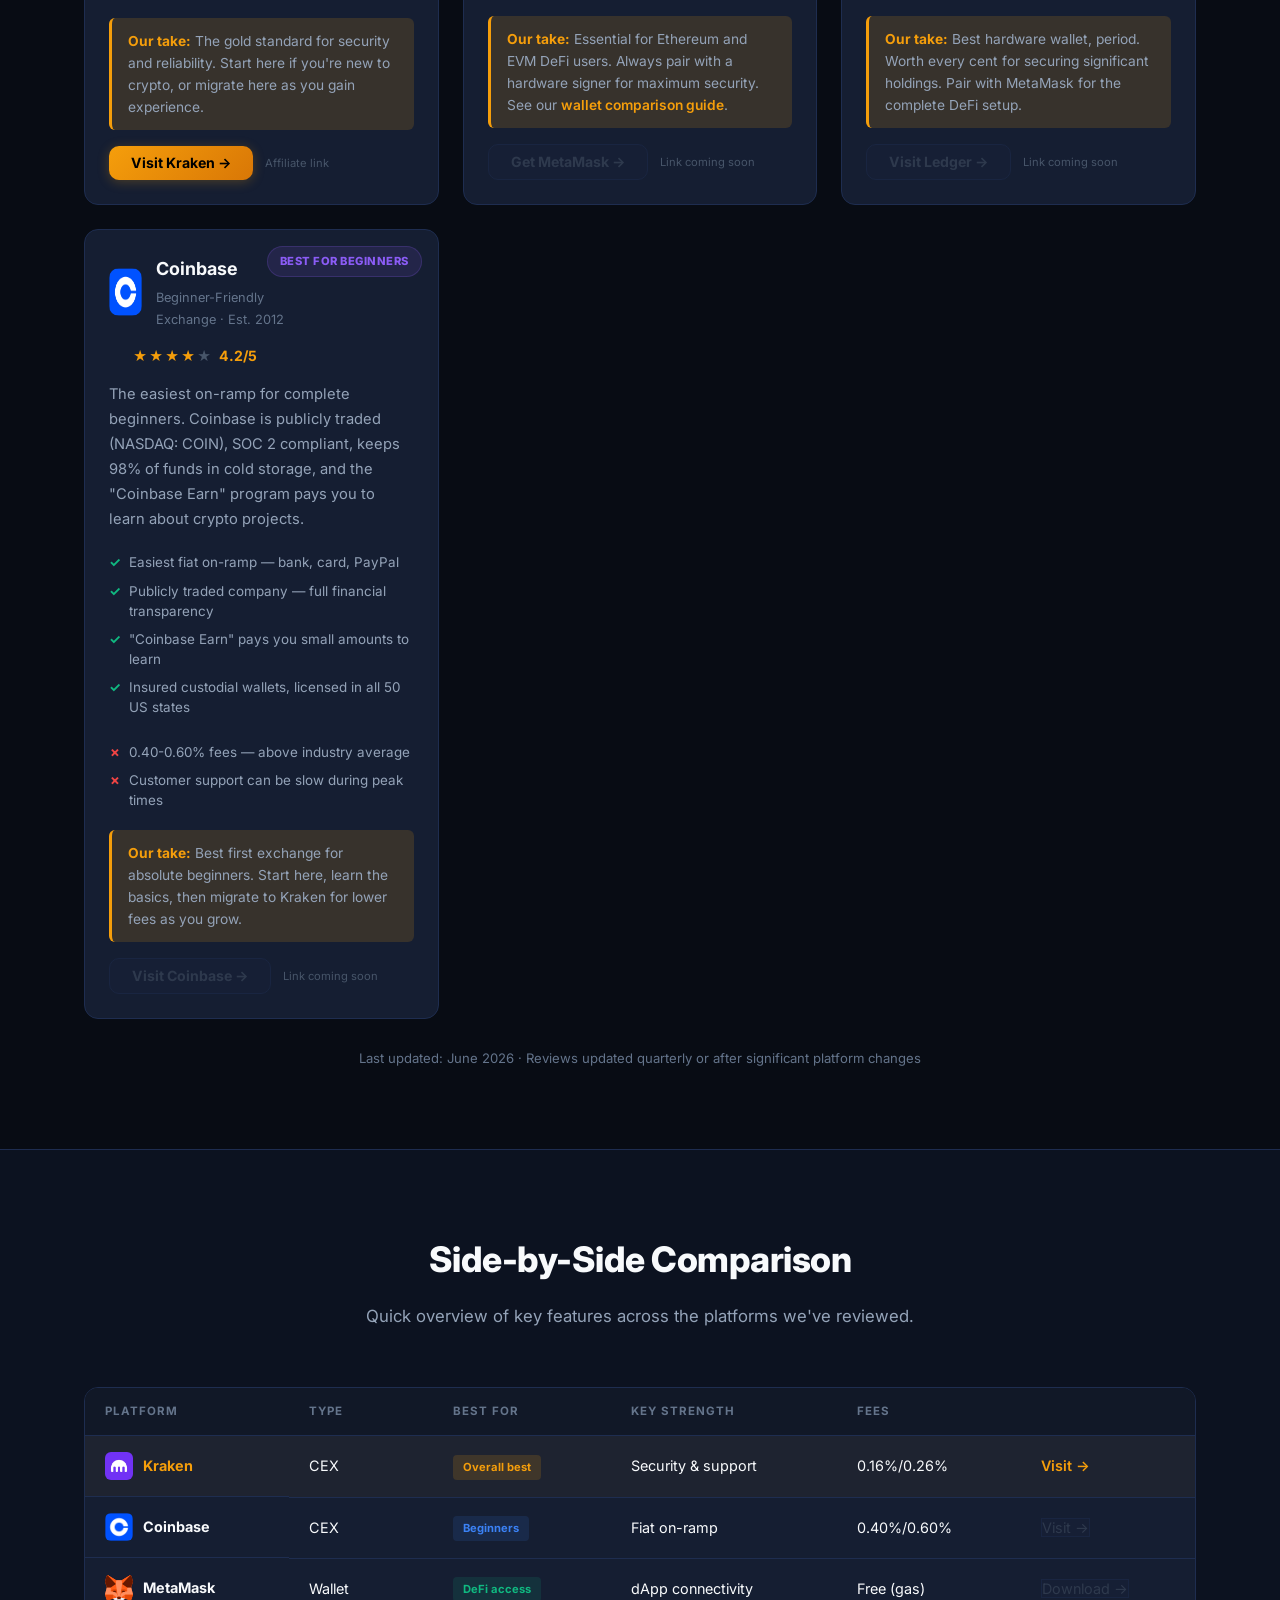
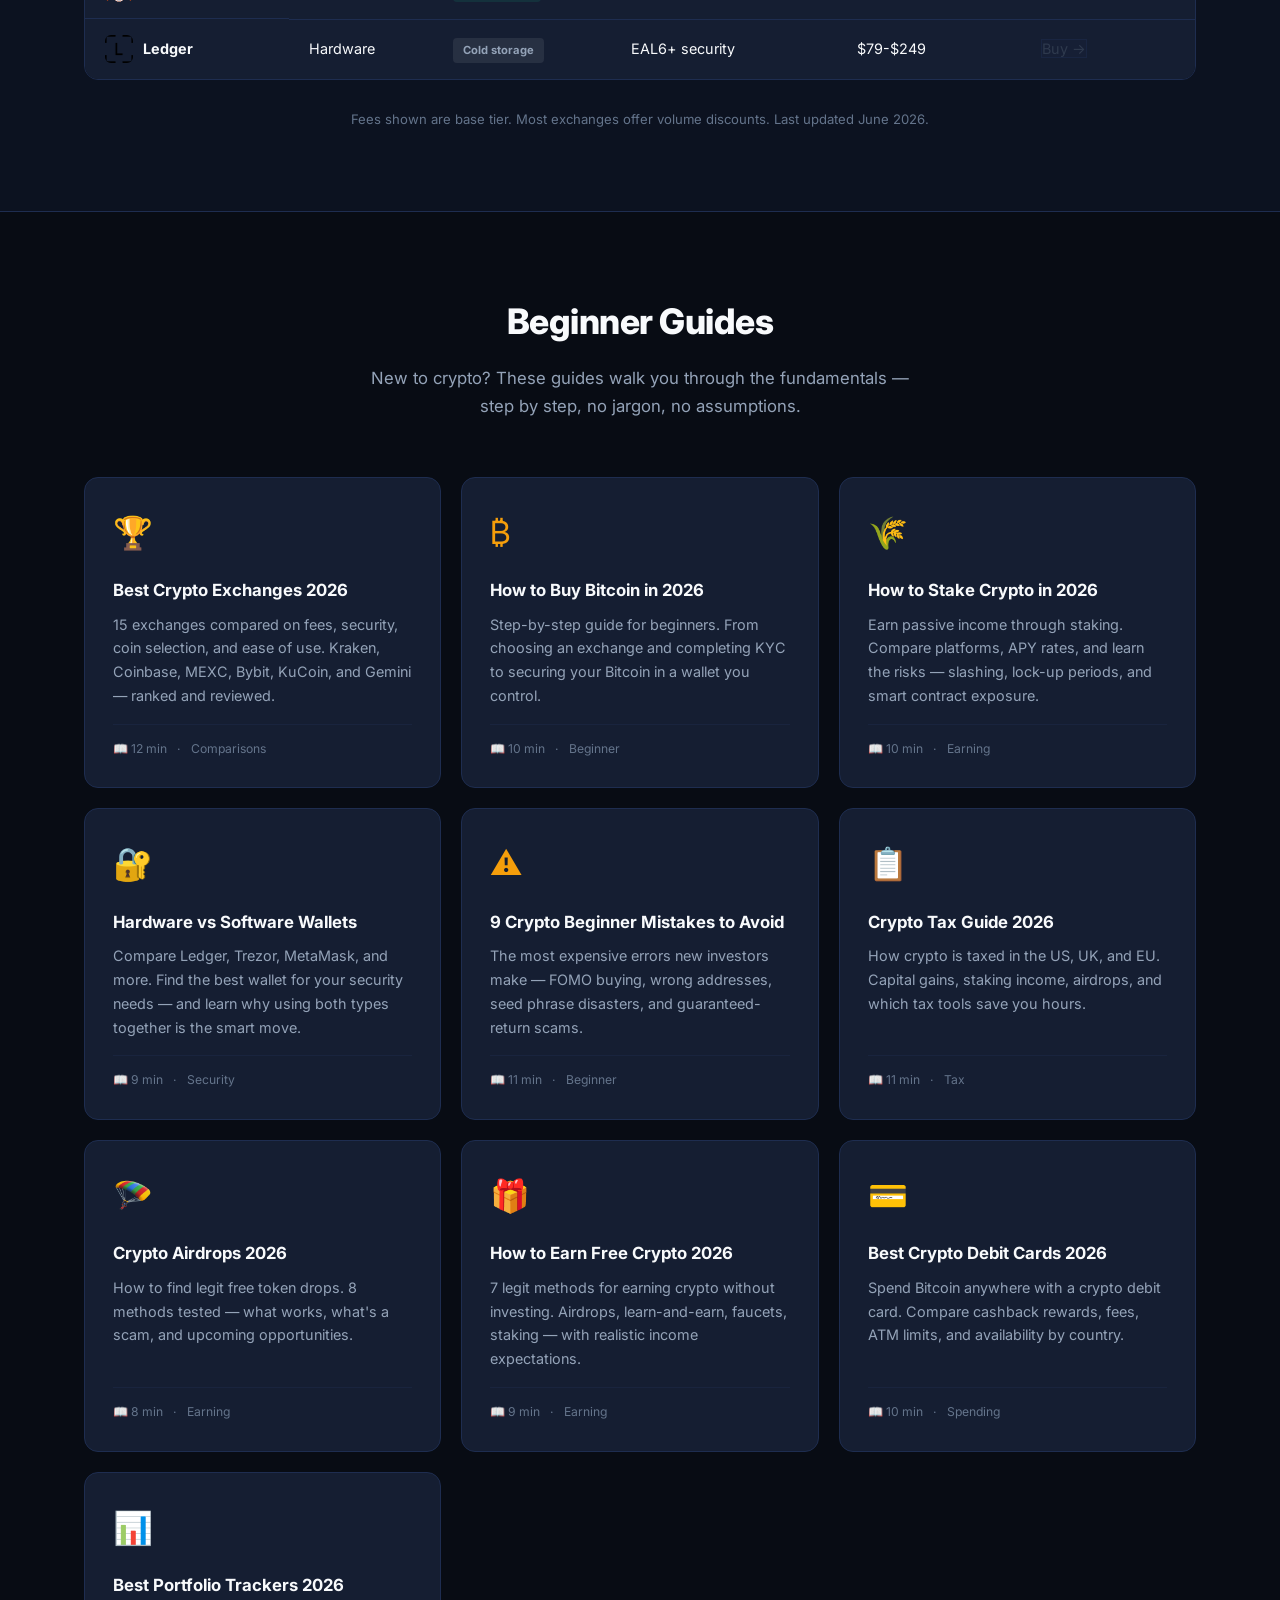
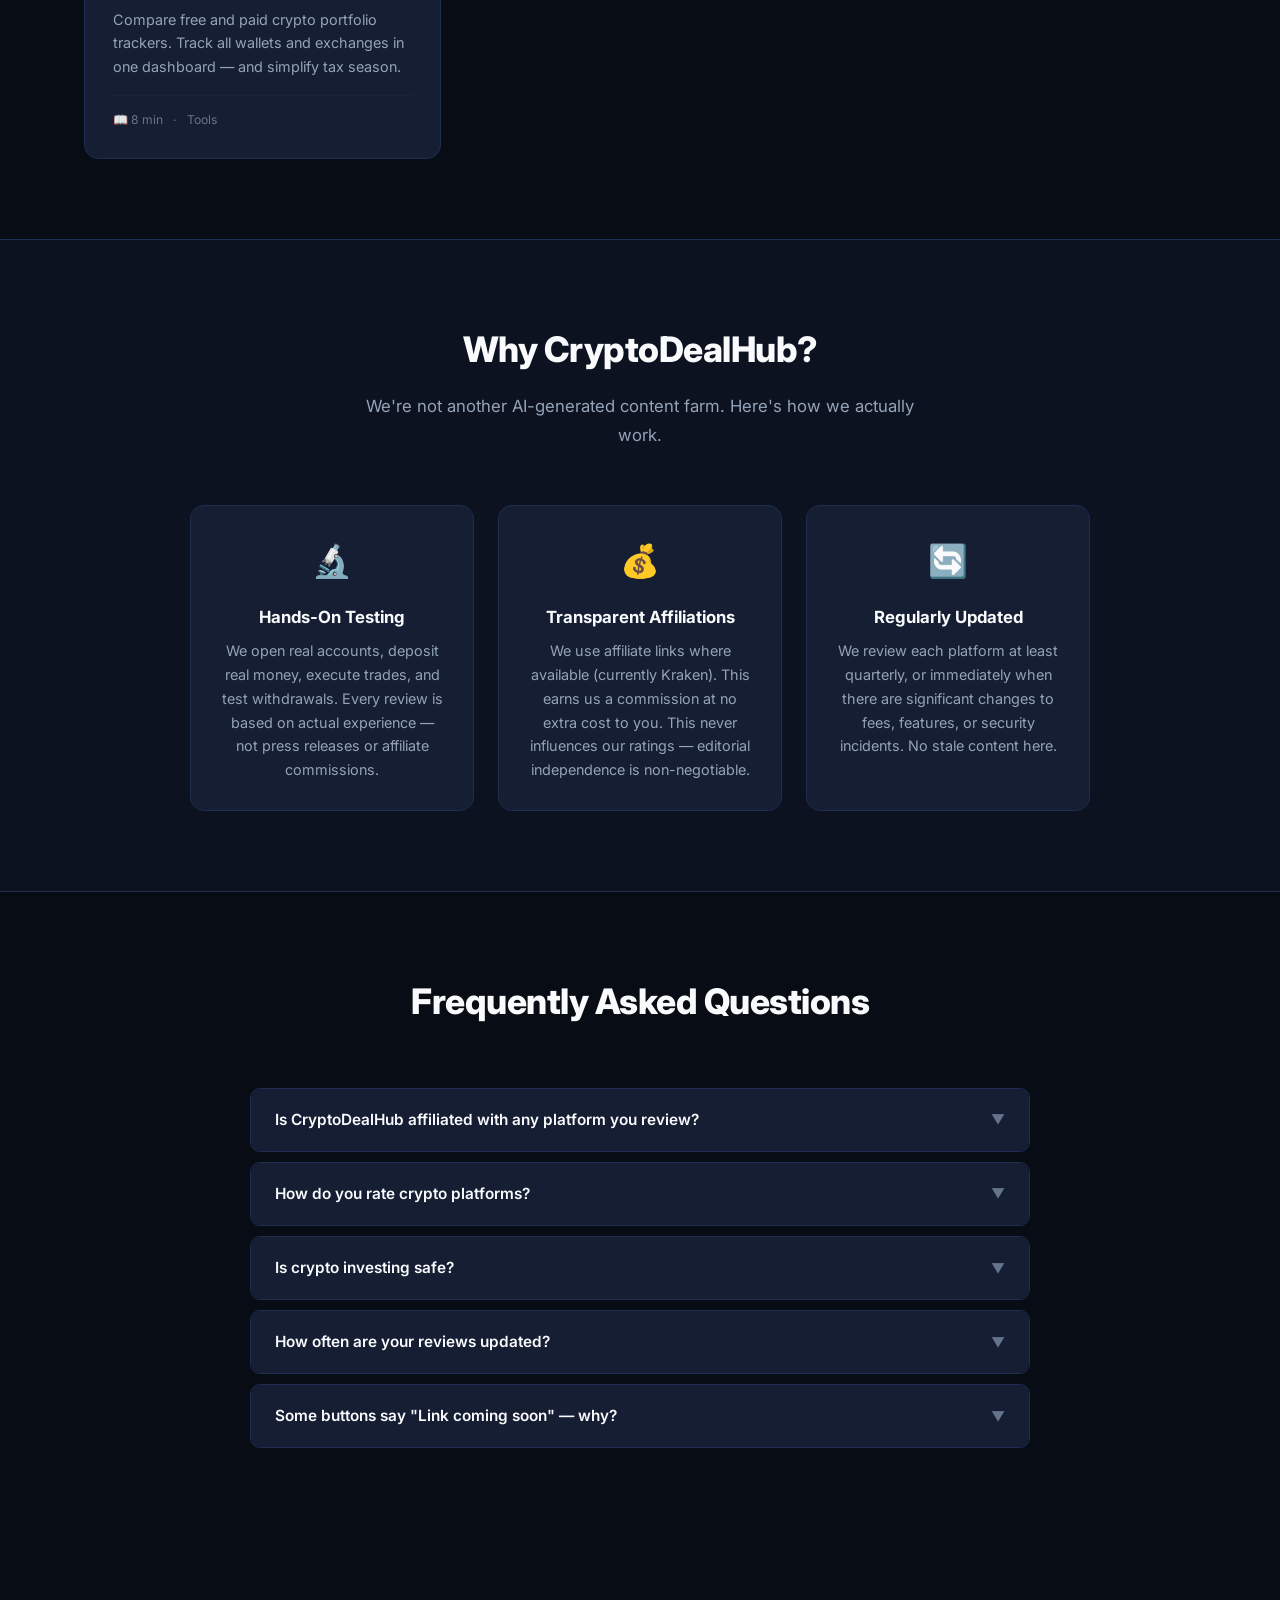
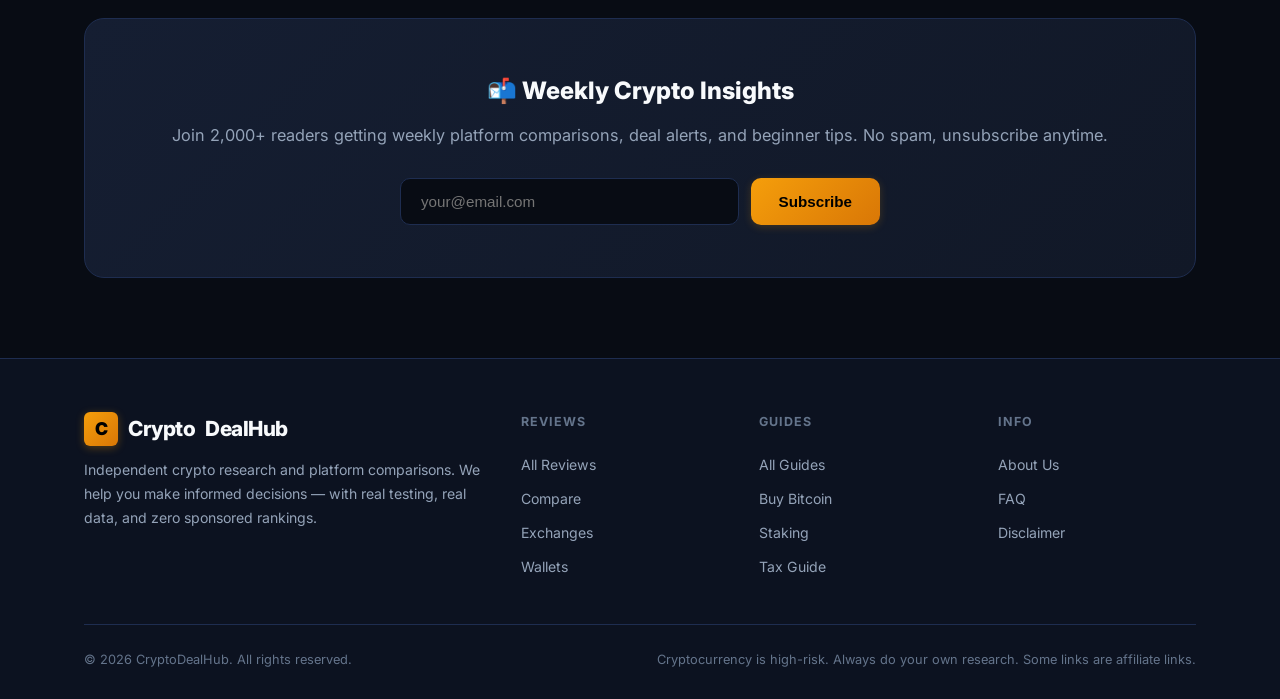
==== commit c06e303e: "Update coinbase logo to new icon file" ====
--- a/index.html
+++ b/index.html
@@ -199,7 +199,7 @@
                 <div class="review-card-top">
                     <div class="review-badge review-badge-purple">Best for Beginners</div>
                     <div class="review-head">
-                        <div class="review-icon logo-icon"><img src="/images/coinbase.png" alt="Coinbase" width="48" height="48"></div>
+                        <div class="review-icon logo-icon"><img src="/images/coinbase-logo-icon.png" alt="Coinbase" width="48" height="48"></div>
                         <div class="review-title">
                             <h3>Coinbase</h3>
                             <div class="tagline">Beginner-Friendly Exchange · Est. 2012</div>
@@ -253,7 +253,7 @@
                         <td><a href="https://invite.kraken.com/JDNW/5tbq3odf" target="_blank" rel="nofollow noopener">Visit →</a></td>
                     </tr>
                     <tr>
-                        <td class="plat-name"><div class="plat-icon logo-icon"><img src="/images/coinbase.png" alt="Coinbase" width="28" height="28"></div>Coinbase</td>
+                        <td class="plat-name"><div class="plat-icon logo-icon"><img src="/images/coinbase-logo-icon.png" alt="Coinbase" width="28" height="28"></div>Coinbase</td>
                         <td>CEX</td>
                         <td><span class="badge badge-blue">Beginners</span></td>
                         <td>Fiat on-ramp</td>
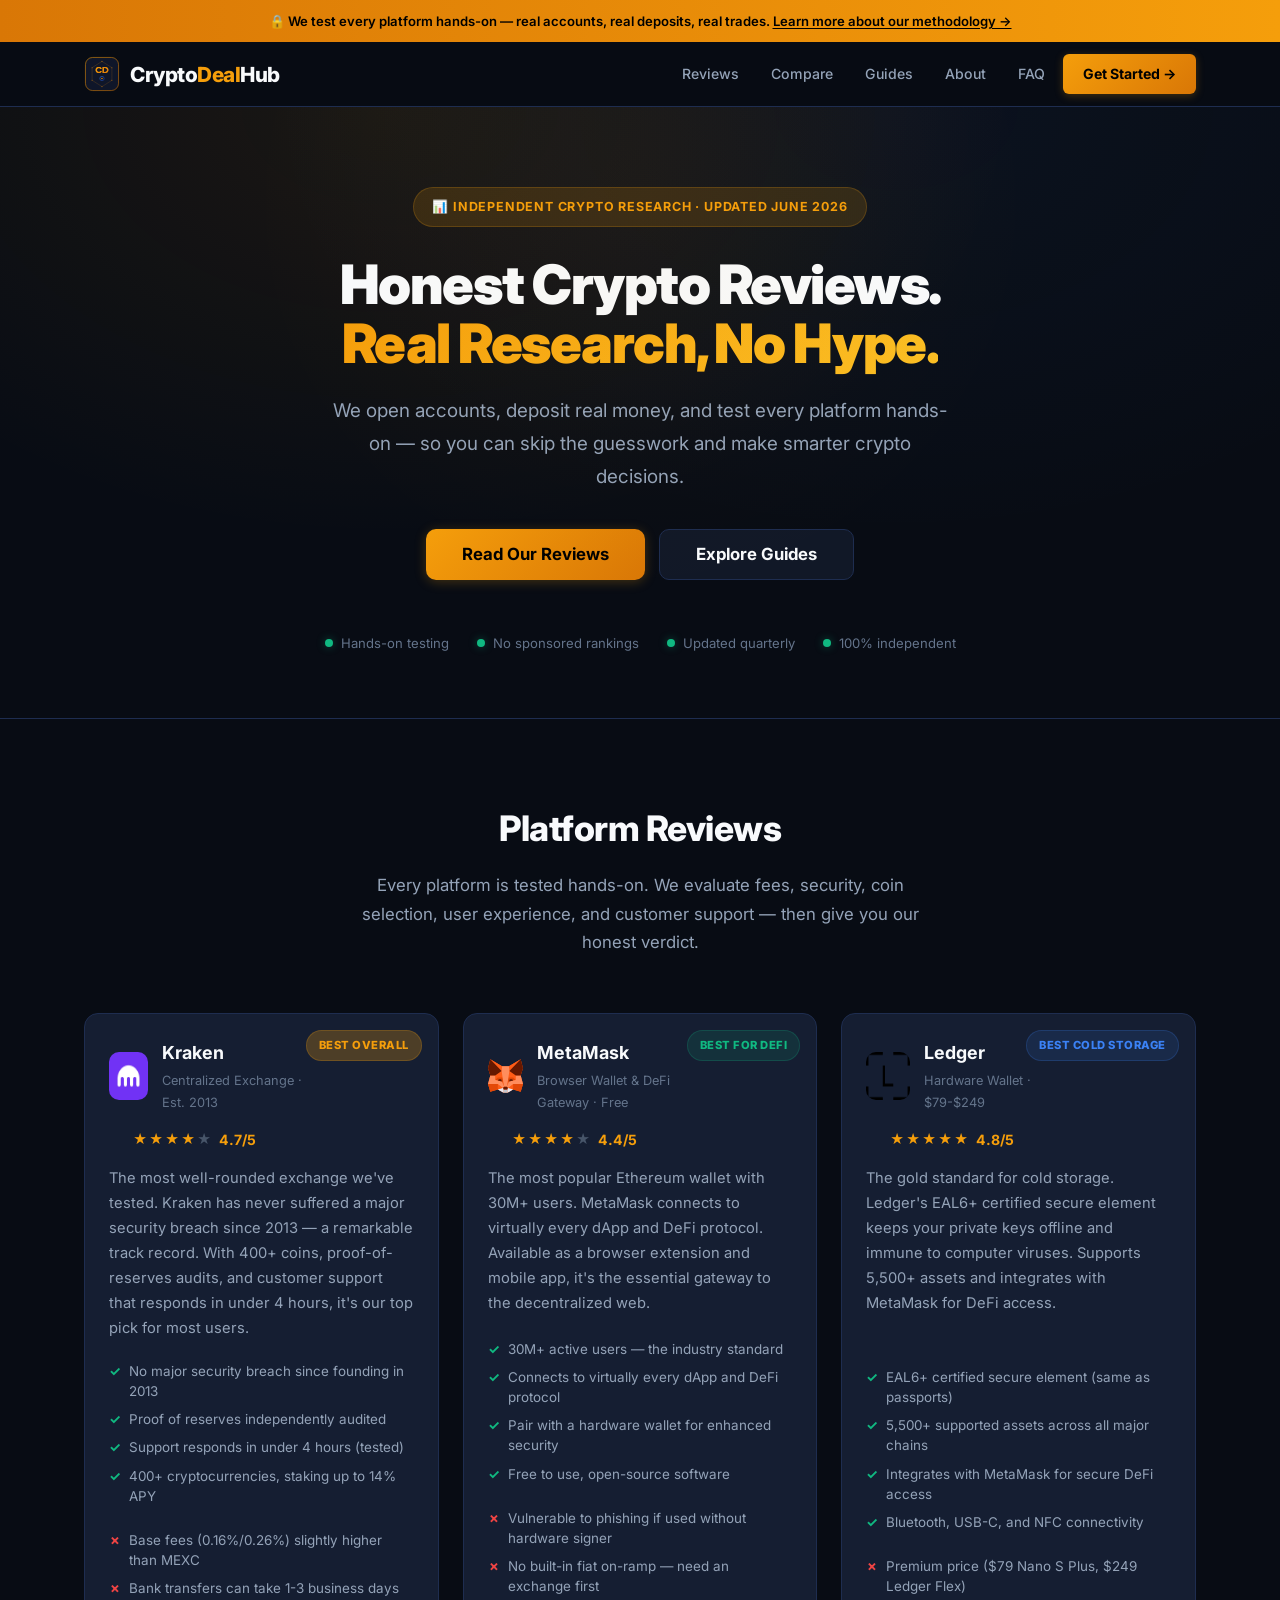
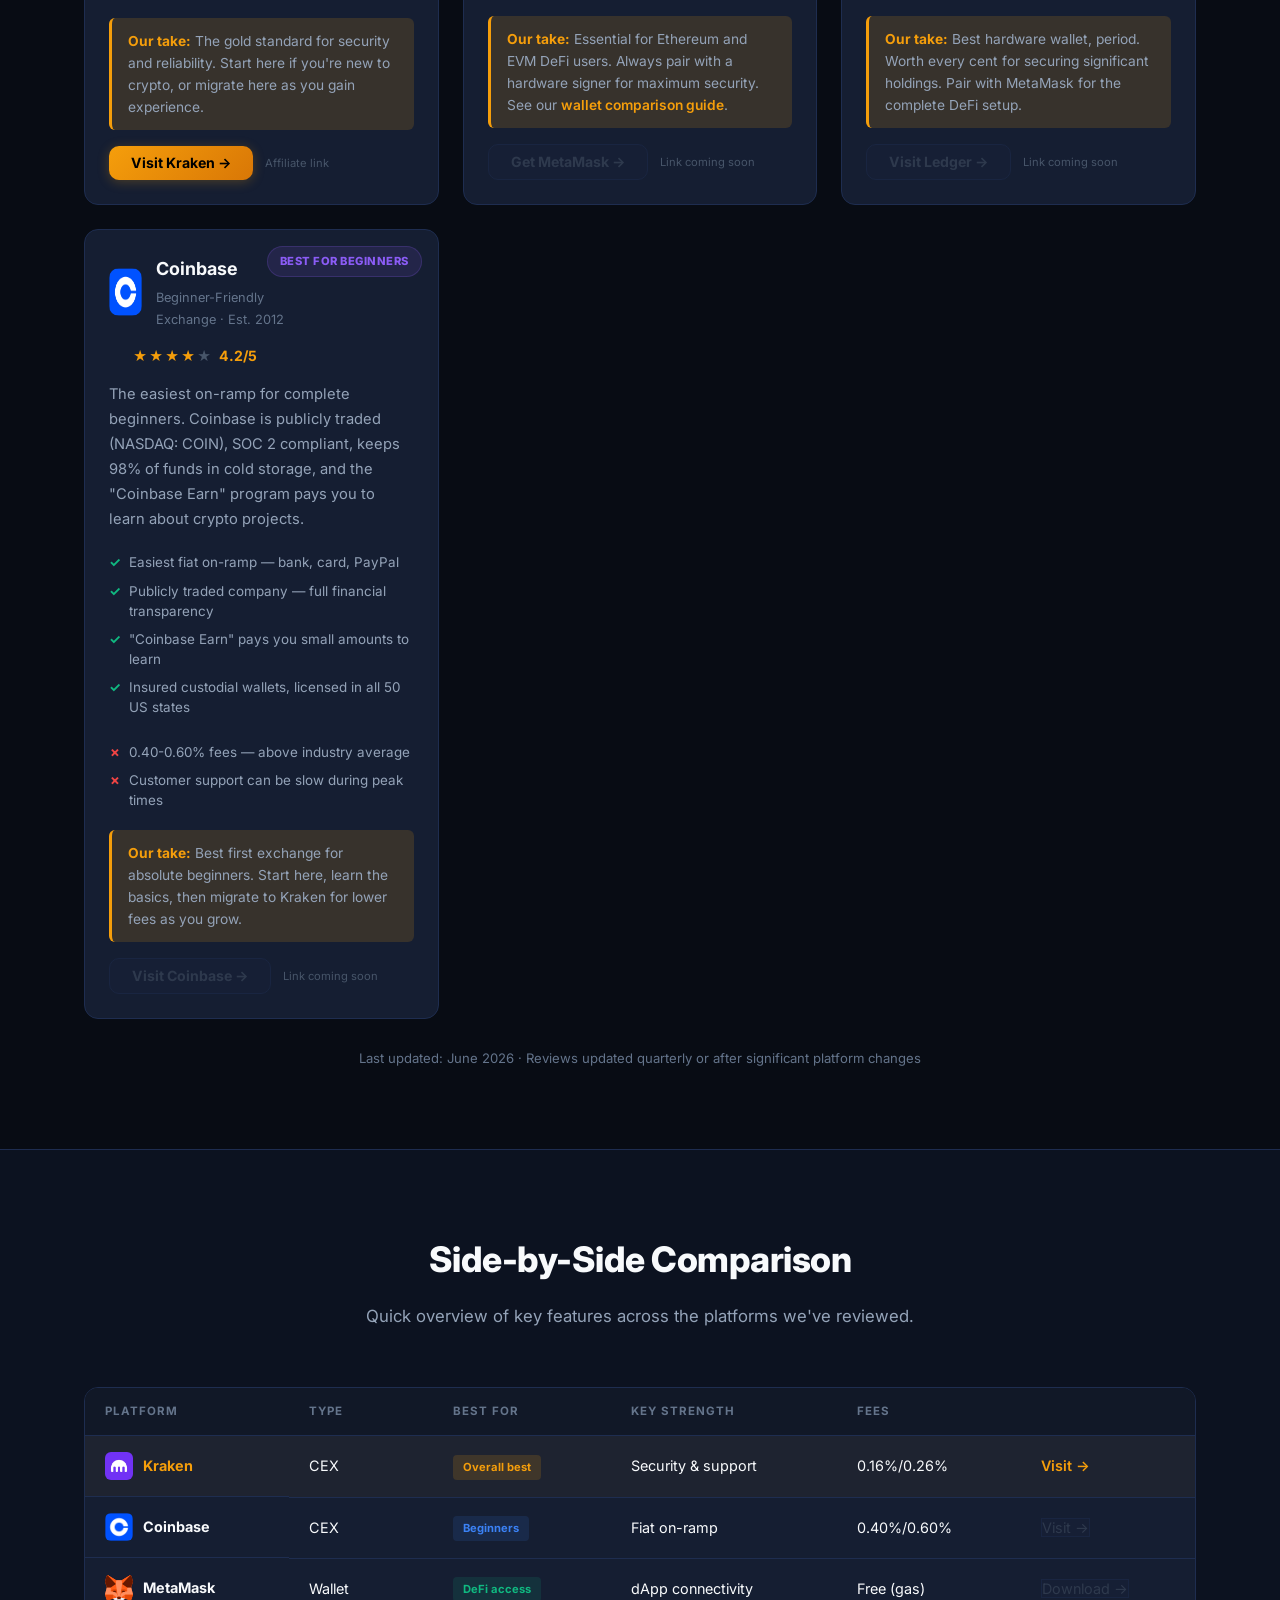
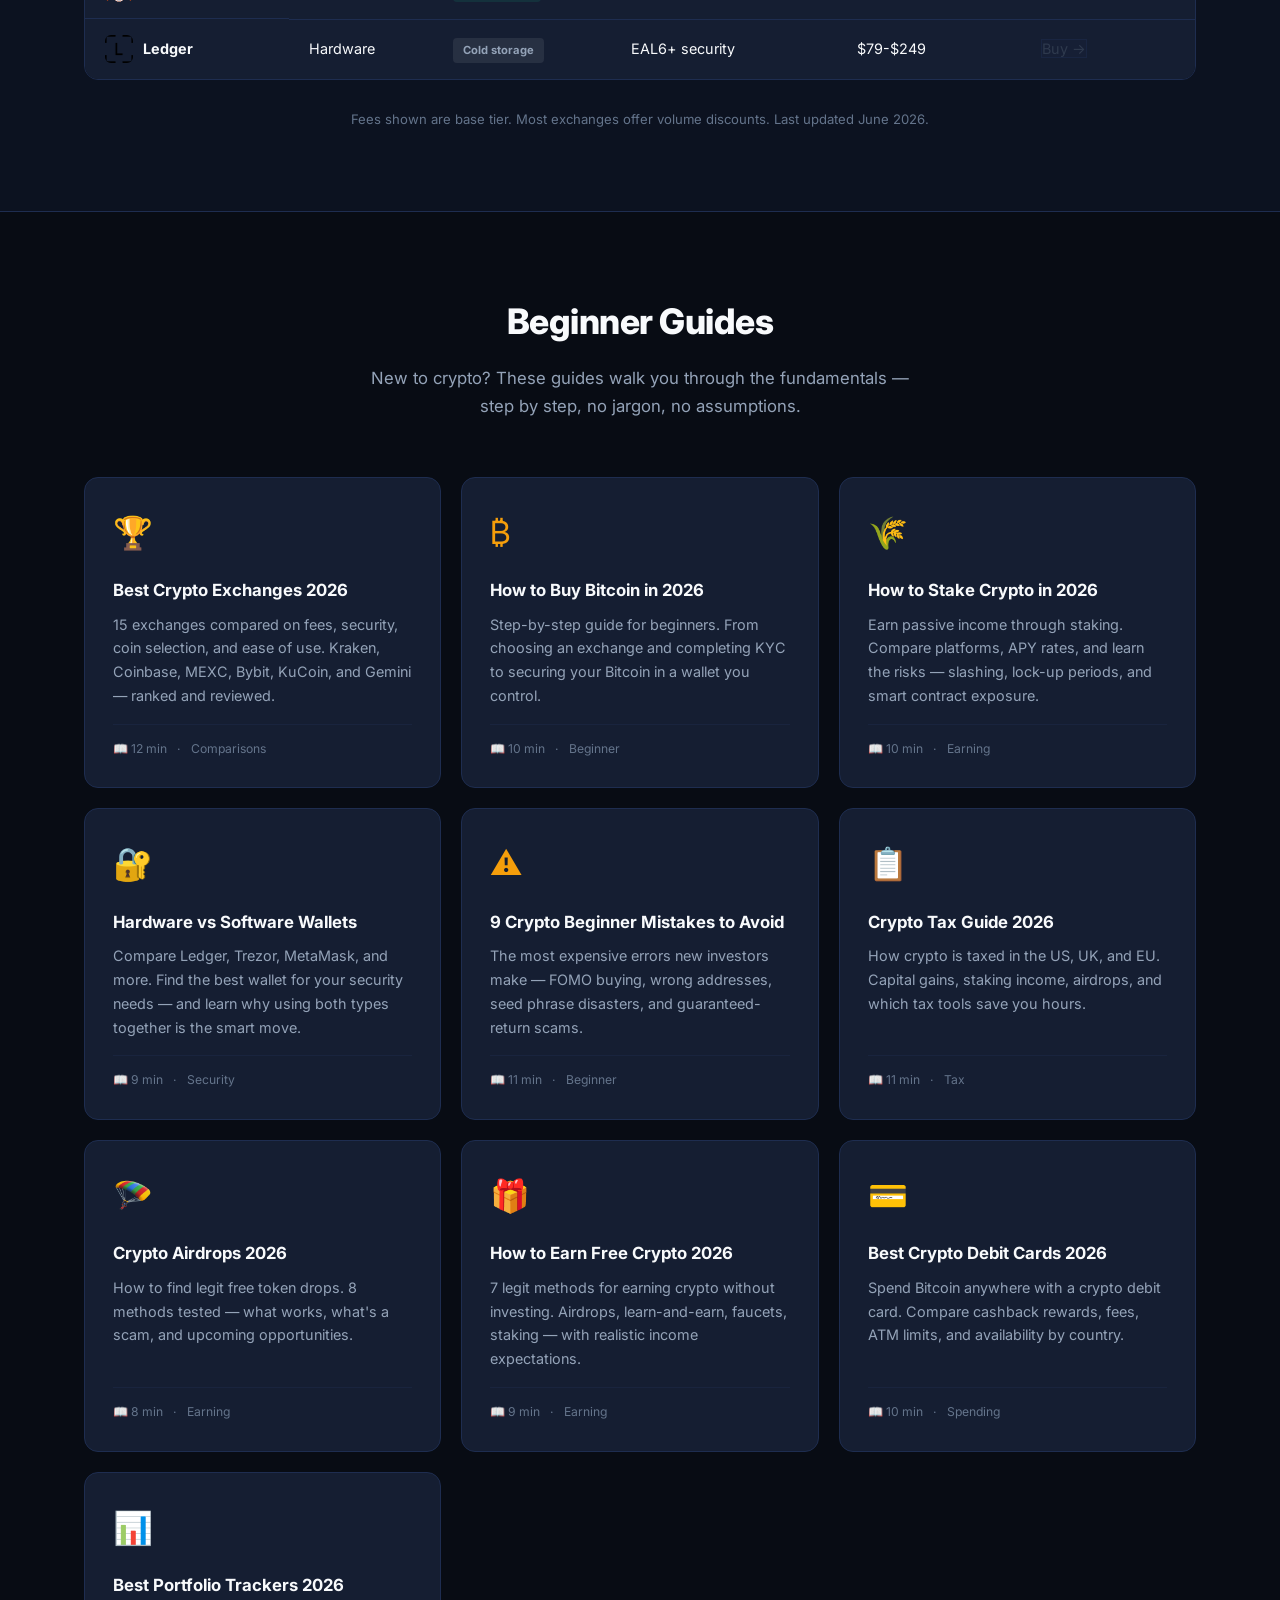
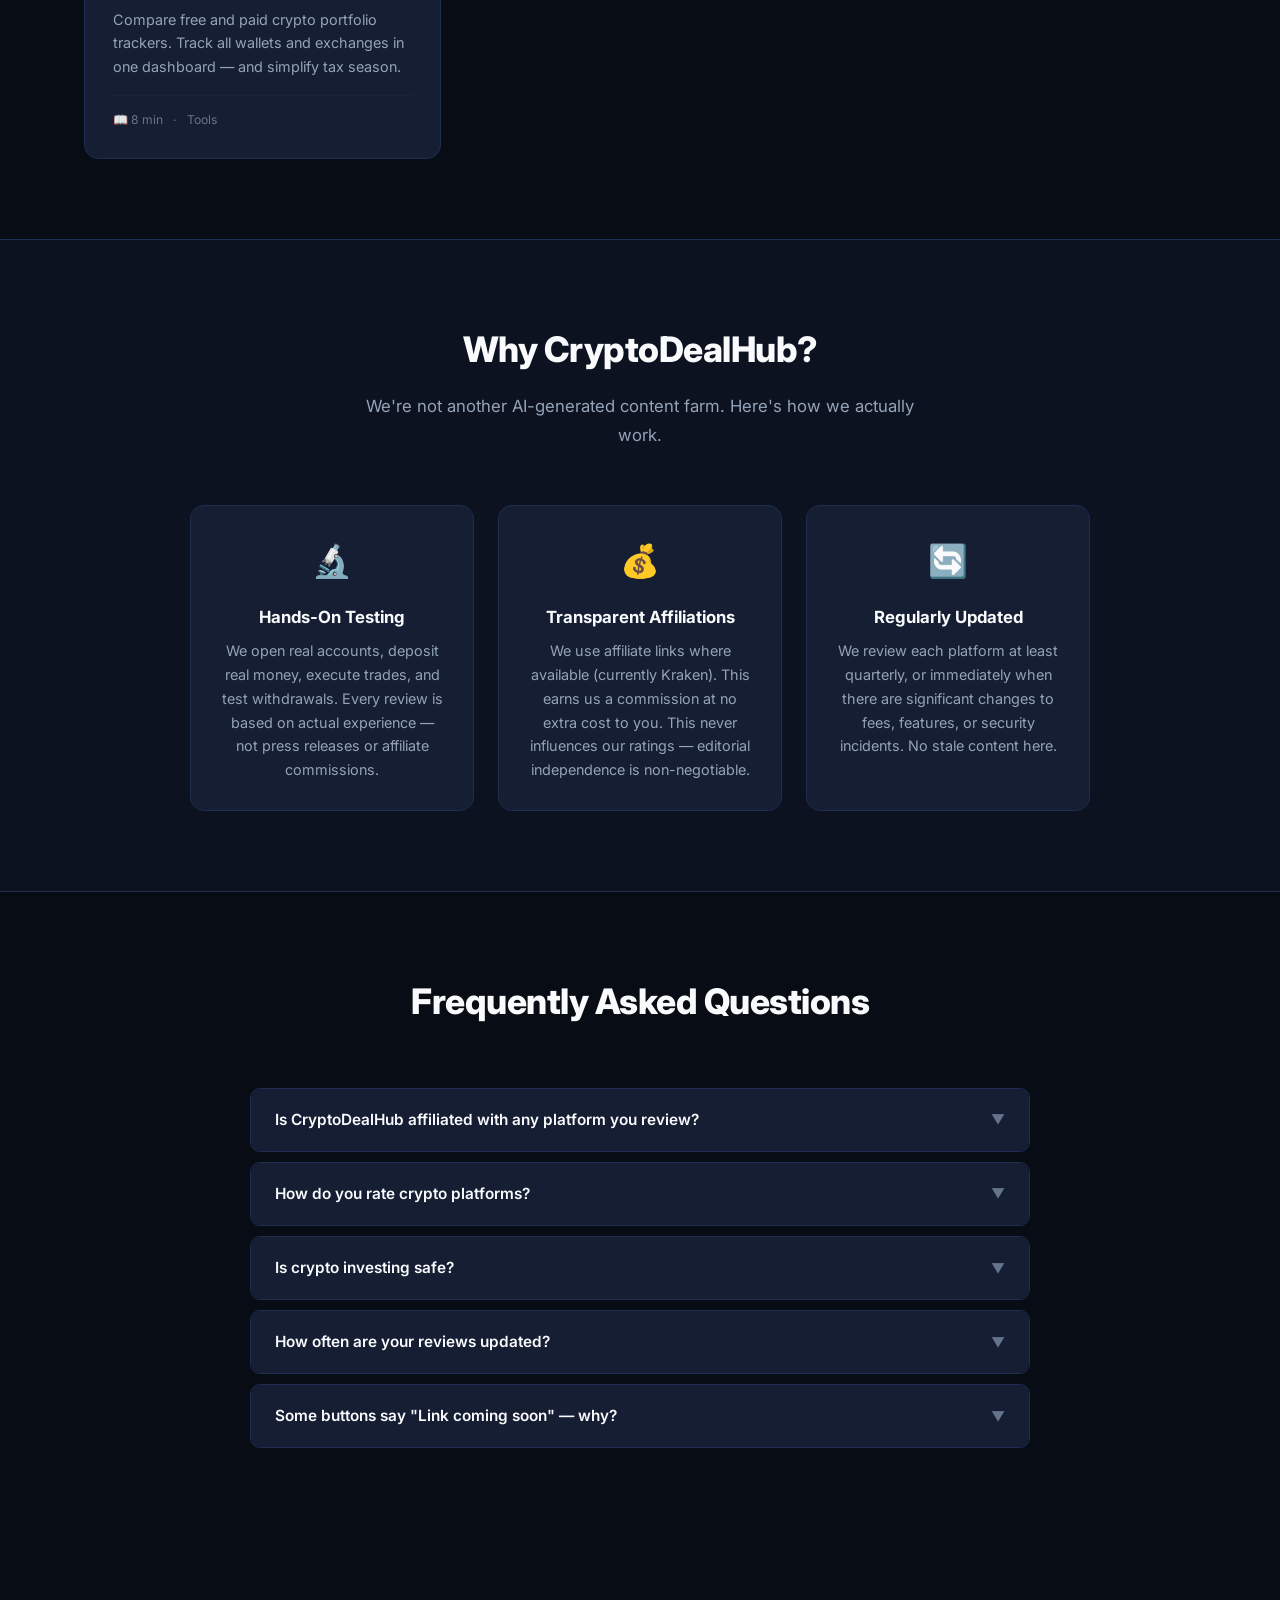
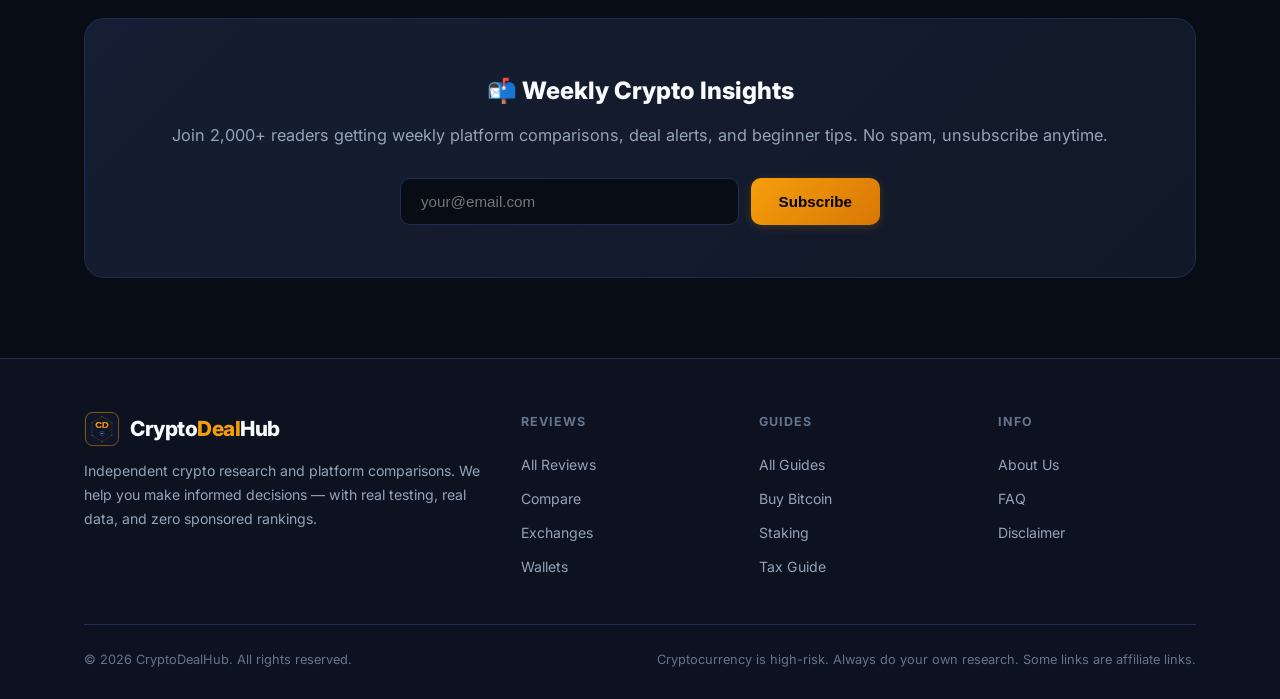
==== commit 4203c03d: "Add CryptoDealHub brand logo SVG and update nav/footer" ====
--- a/index.html
+++ b/index.html
@@ -42,8 +42,8 @@
 <nav class="nav">
     <div class="wrap nav-inner">
         <a href="/" class="brand">
-            <div class="brand-icon">C</div>
-            <span>Crypto</span>DealHub
+            <img src="/images/logo.svg" alt="CryptoDealHub" class="brand-logo">
+            <span>Crypto<span class="brand-highlight">Deal</span>Hub</span>
         </a>
         <div class="nav-links">
             <a href="#reviews">Reviews</a>
@@ -444,8 +444,8 @@
         <div class="foot-grid">
             <div class="foot-brand">
                 <a href="/" class="brand">
-                    <div class="brand-icon">C</div>
-                    <span>Crypto</span>DealHub
+                    <img src="/images/logo.svg" alt="CryptoDealHub" class="brand-logo">
+                    <span>Crypto<span class="brand-highlight">Deal</span>Hub</span>
                 </a>
                 <p>Independent crypto research and platform comparisons. We help you make informed decisions — with real testing, real data, and zero sponsored rankings.</p>
             </div>
--- a/css/style.css
+++ b/css/style.css
@@ -94,14 +94,8 @@
   text-decoration: none; letter-spacing: -0.5px;
   display: flex; align-items: center; gap: 10px;
 }
-.brand-icon {
-  width: 34px; height: 34px;
-  background: linear-gradient(135deg, var(--accent), var(--accent-dark));
-  border-radius: var(--radius-sm);
-  display: flex; align-items: center; justify-content: center;
-  font-weight: 900; color: #000; font-size: 1.1rem;
-  box-shadow: 0 2px 8px rgba(245,158,11,0.3);
-}
+.brand-logo { width: 36px; height: 36px; flex-shrink: 0; }
+.brand-highlight { color: var(--accent); }
 .nav-links { display: flex; gap: 4px; align-items: center; }
 .nav-links a {
   color: var(--text-secondary); text-decoration: none;
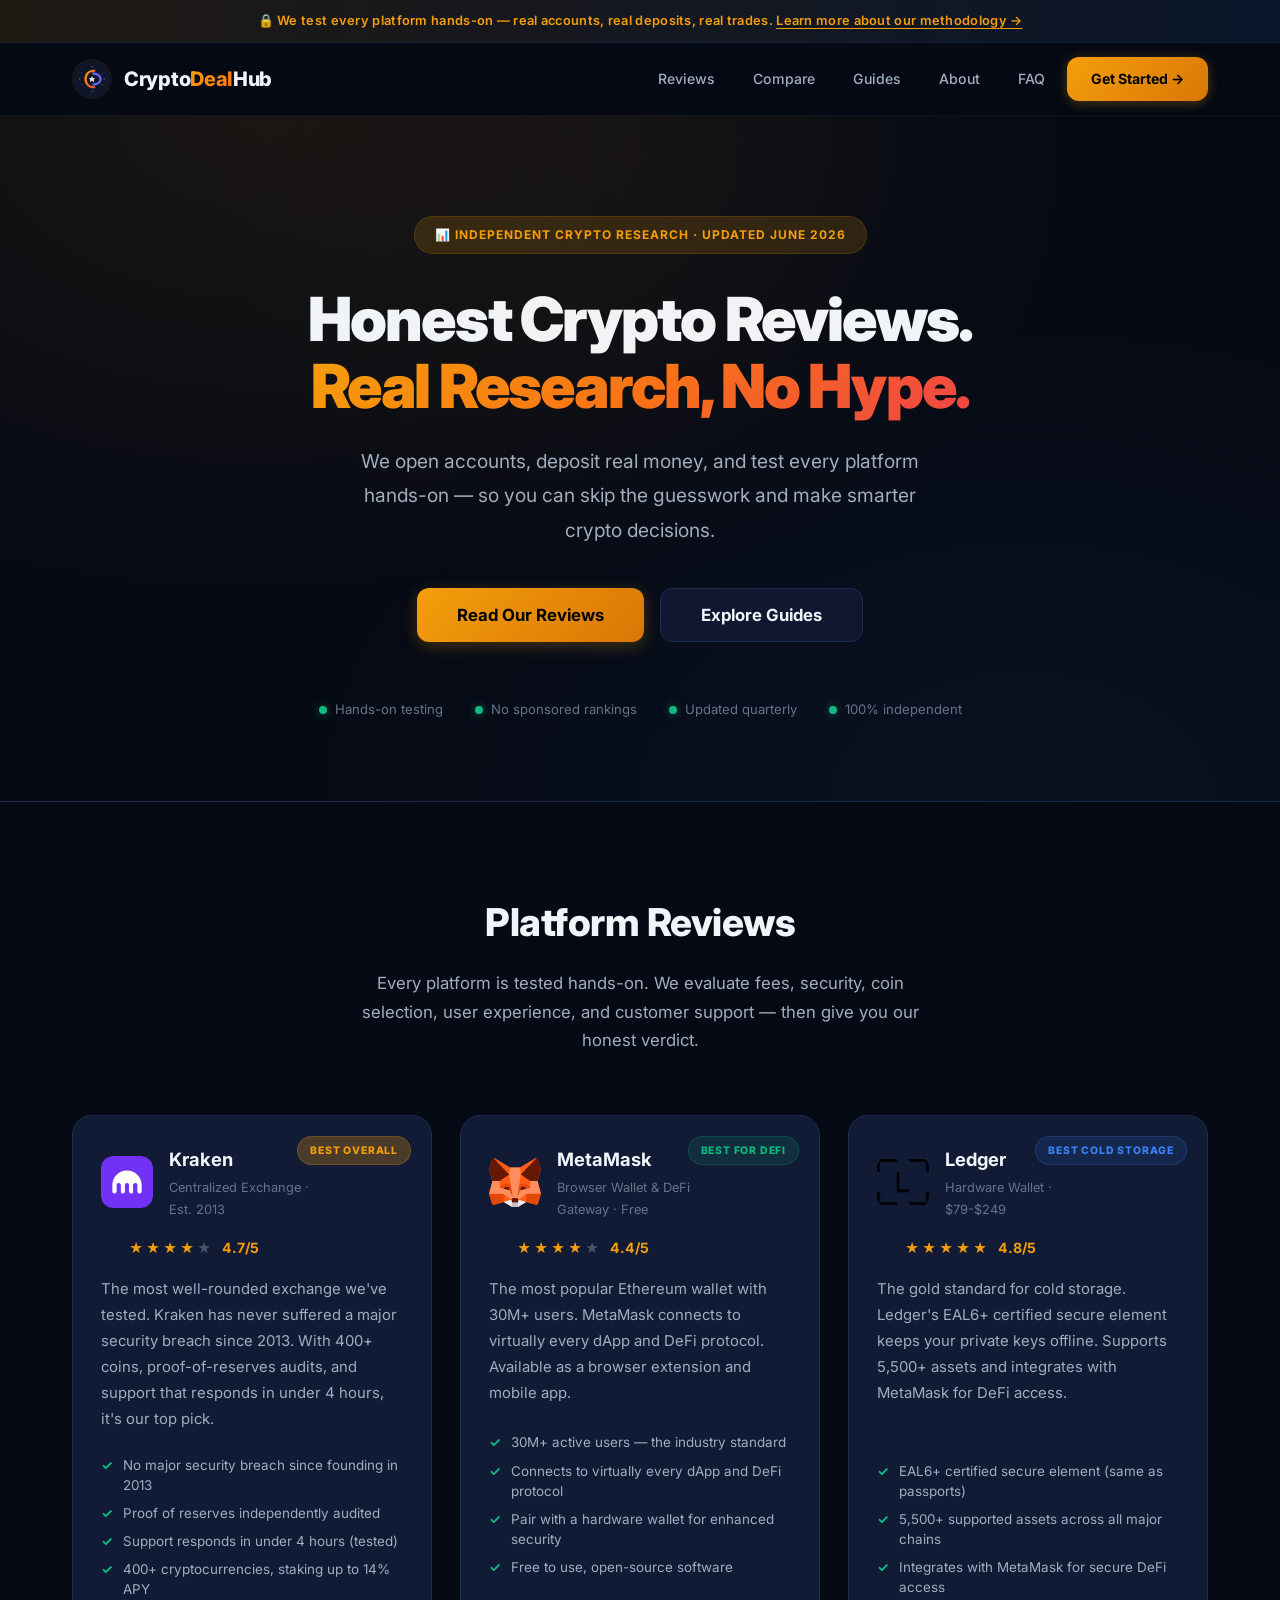
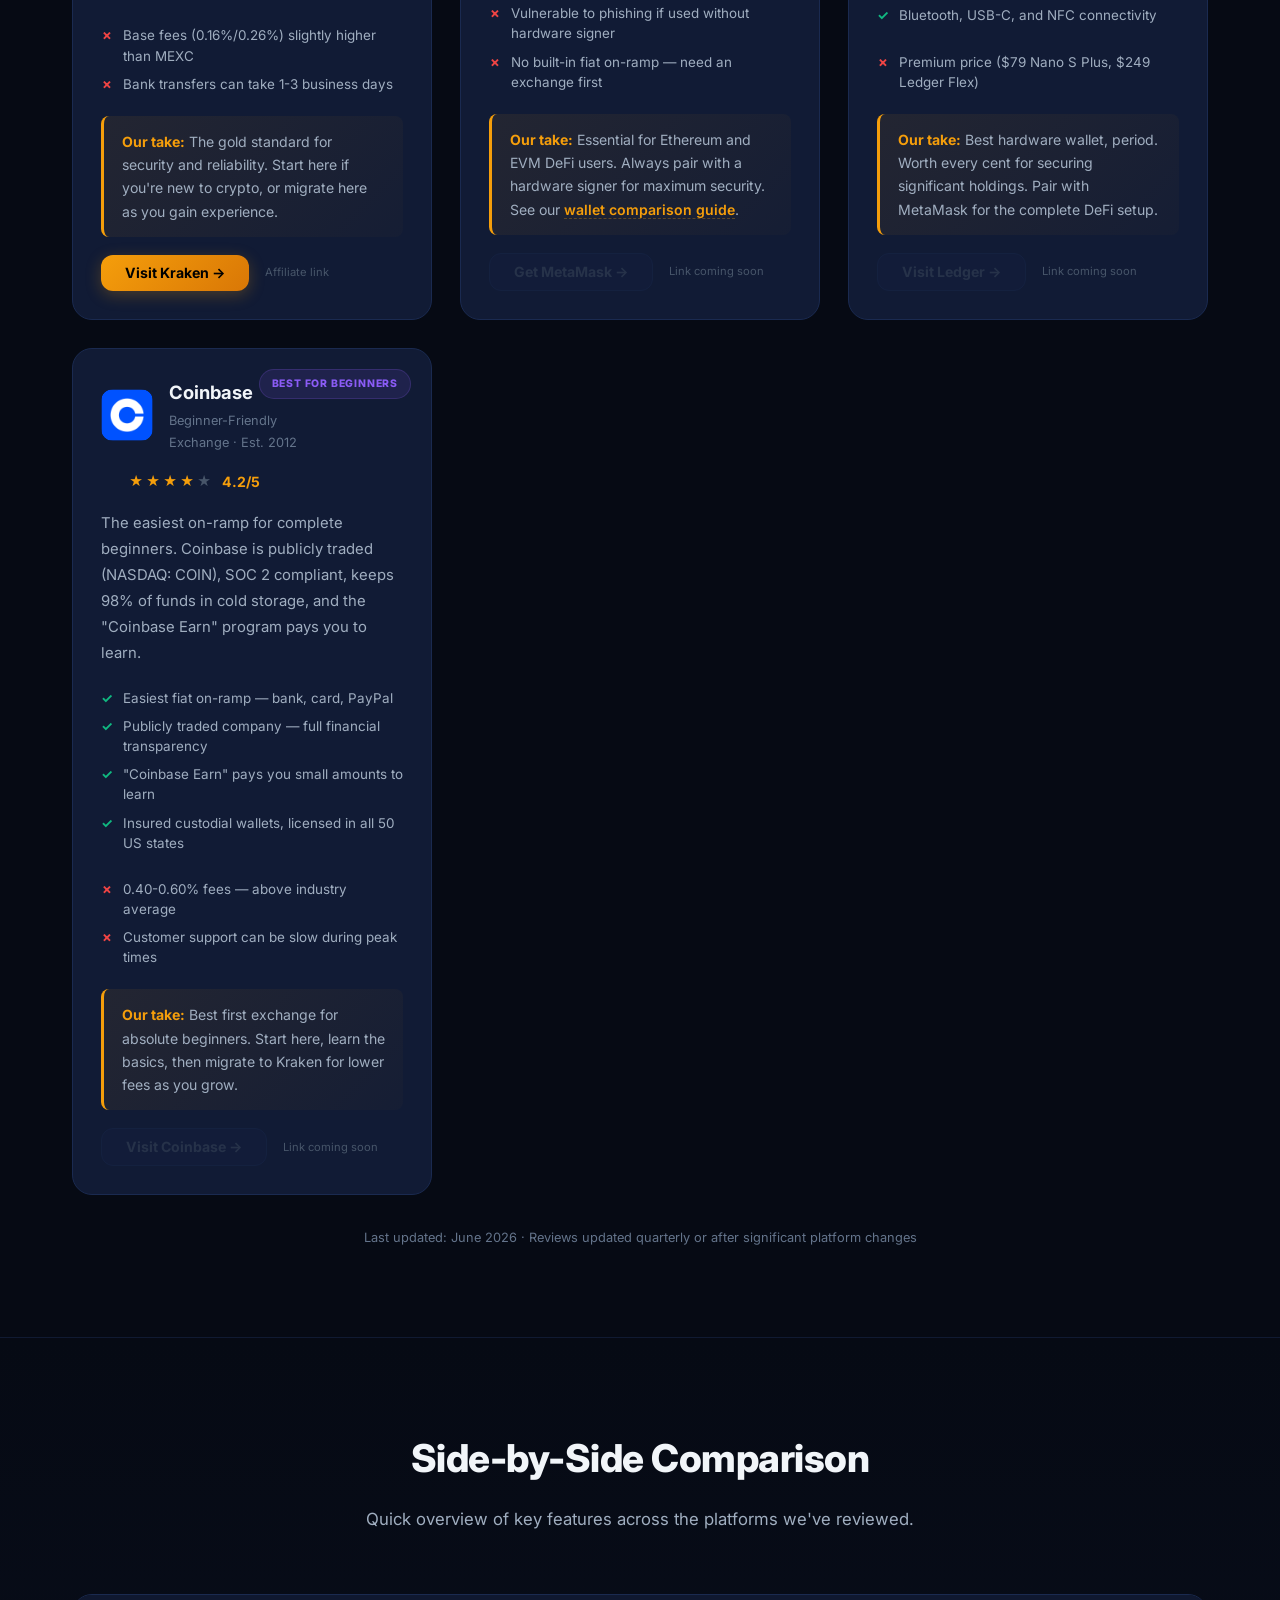
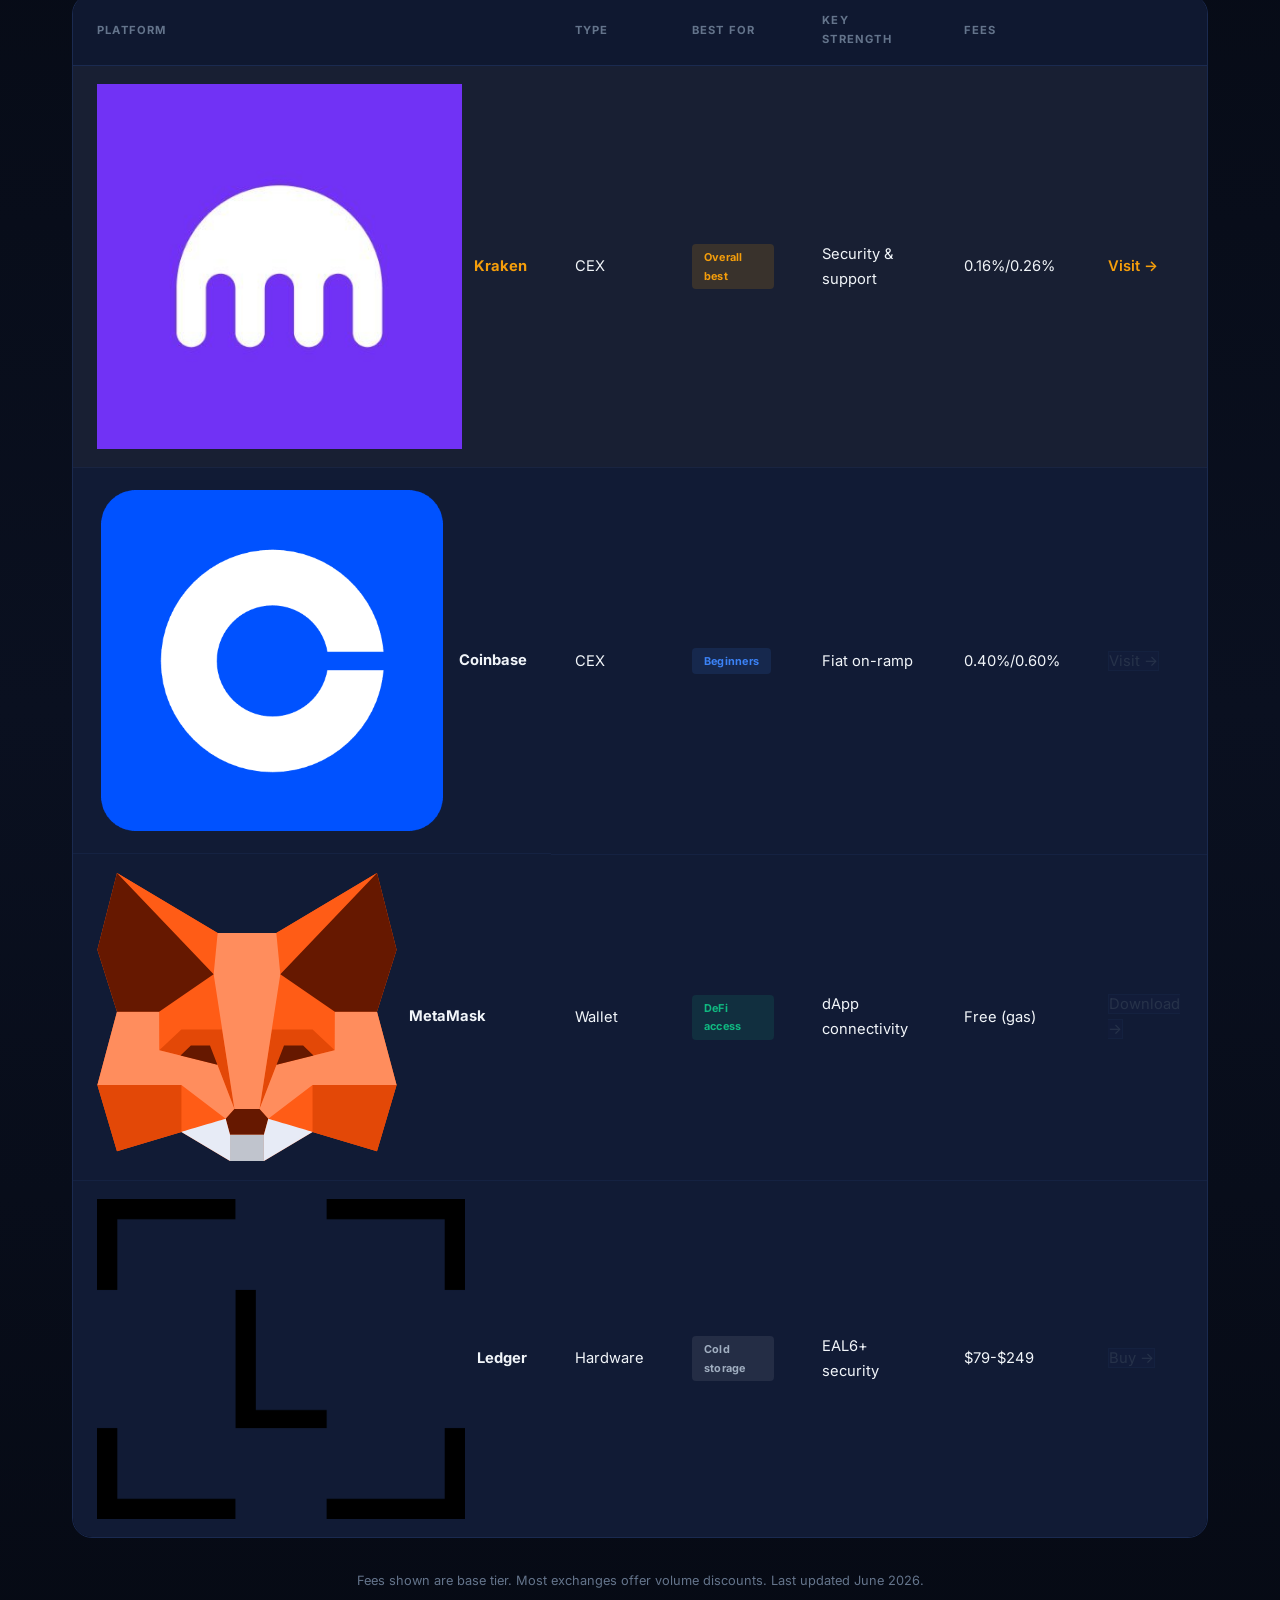
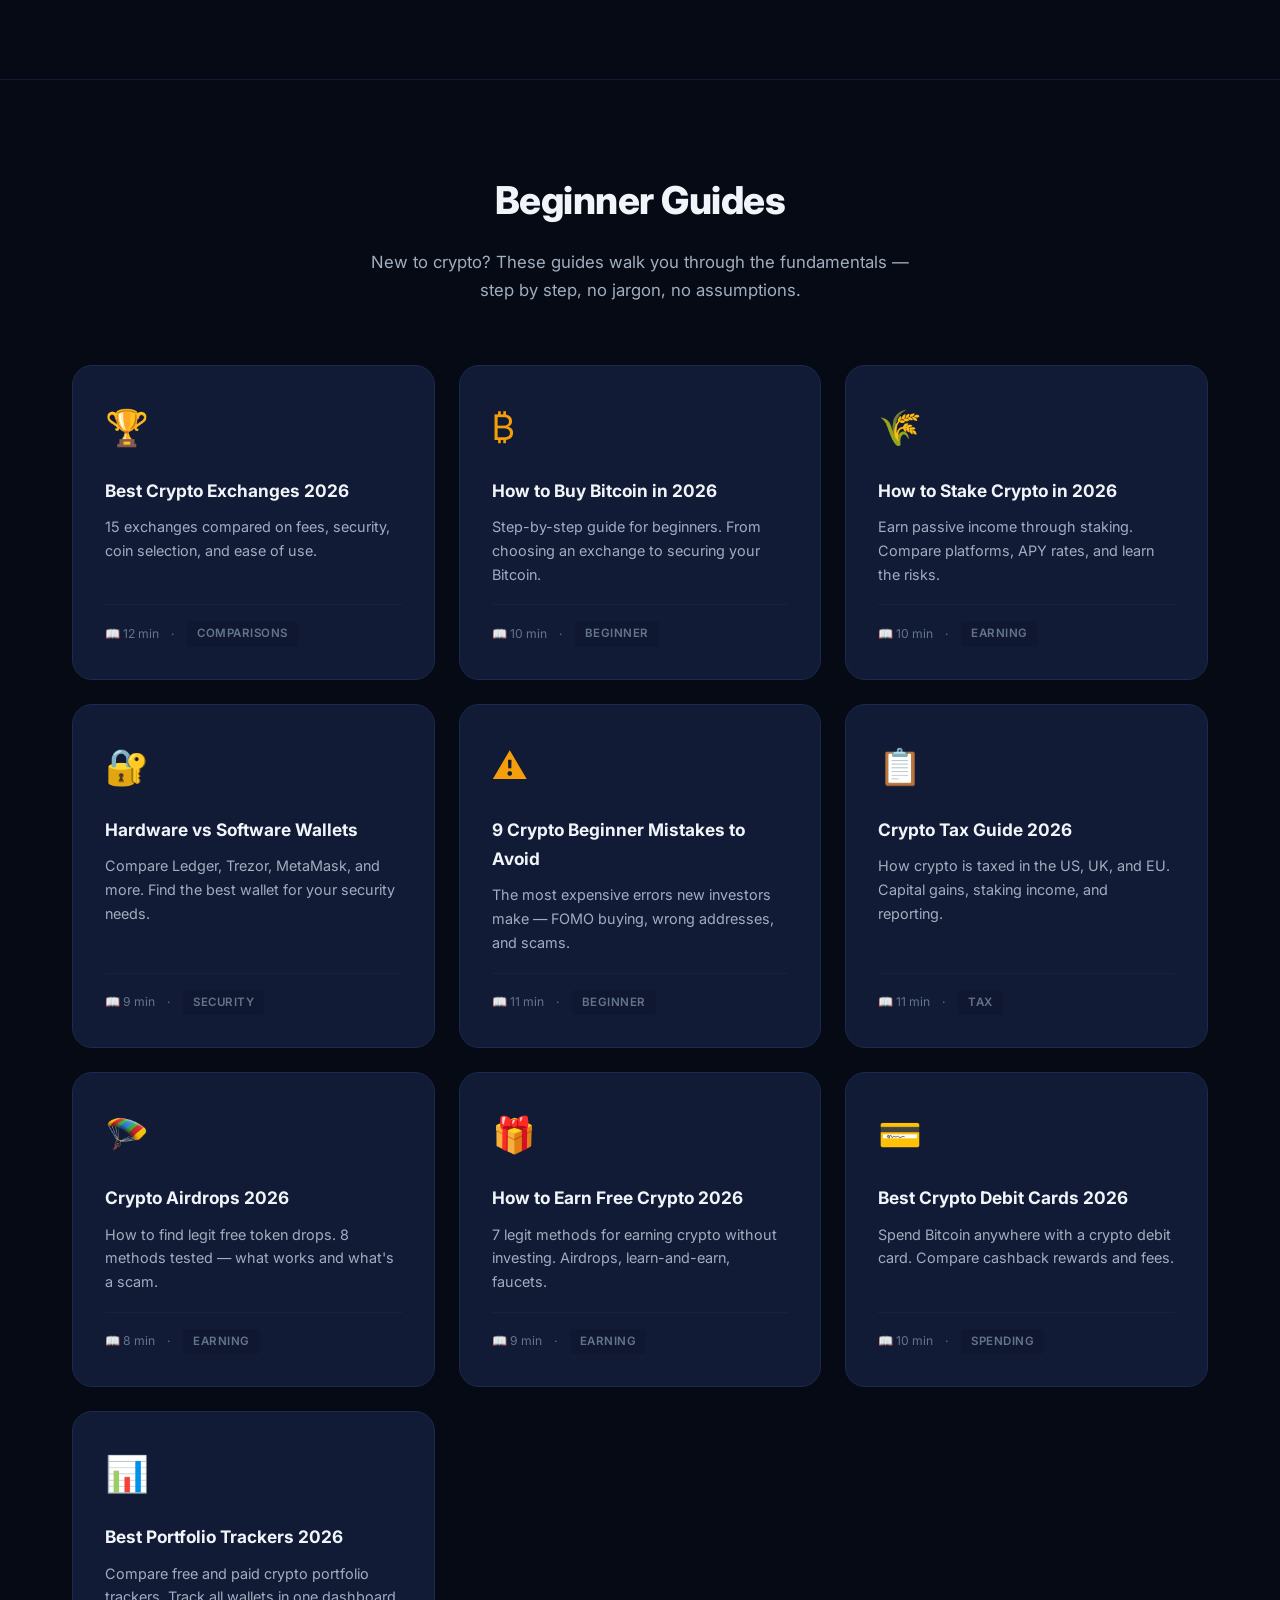
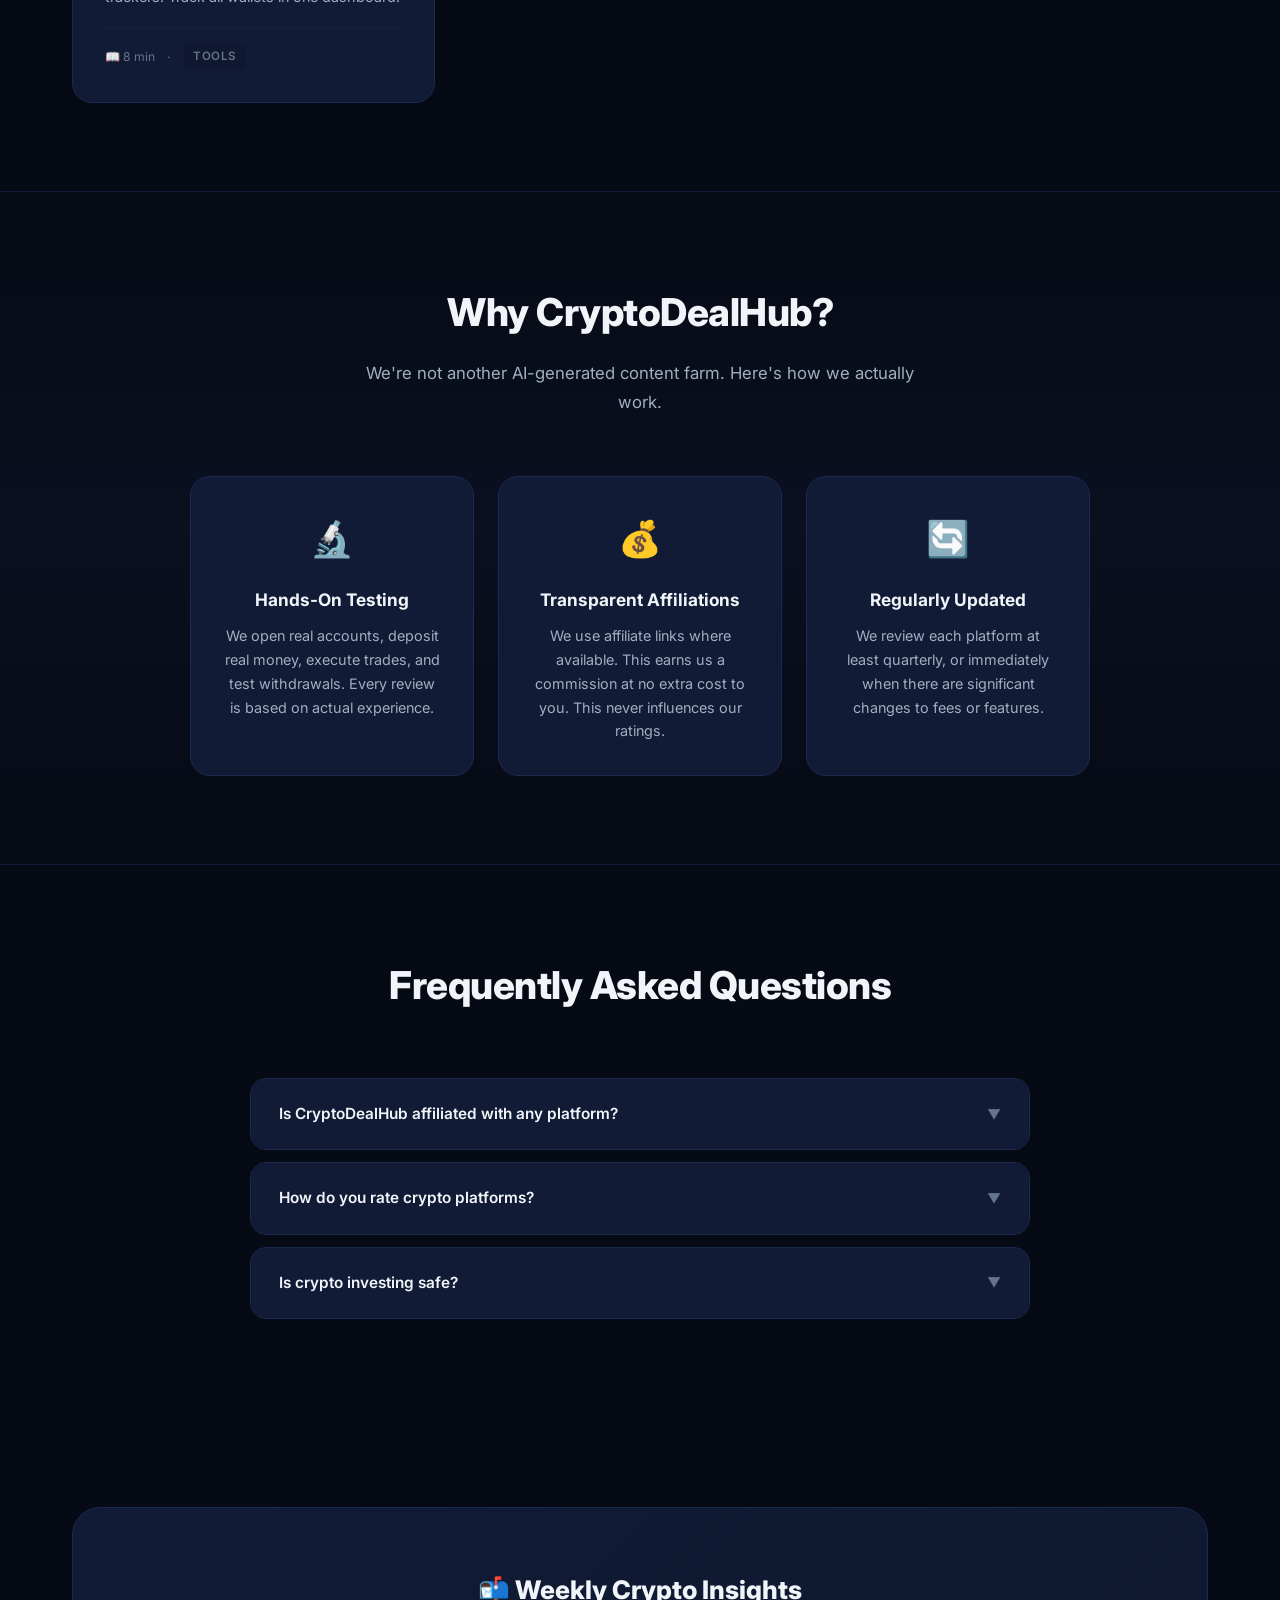
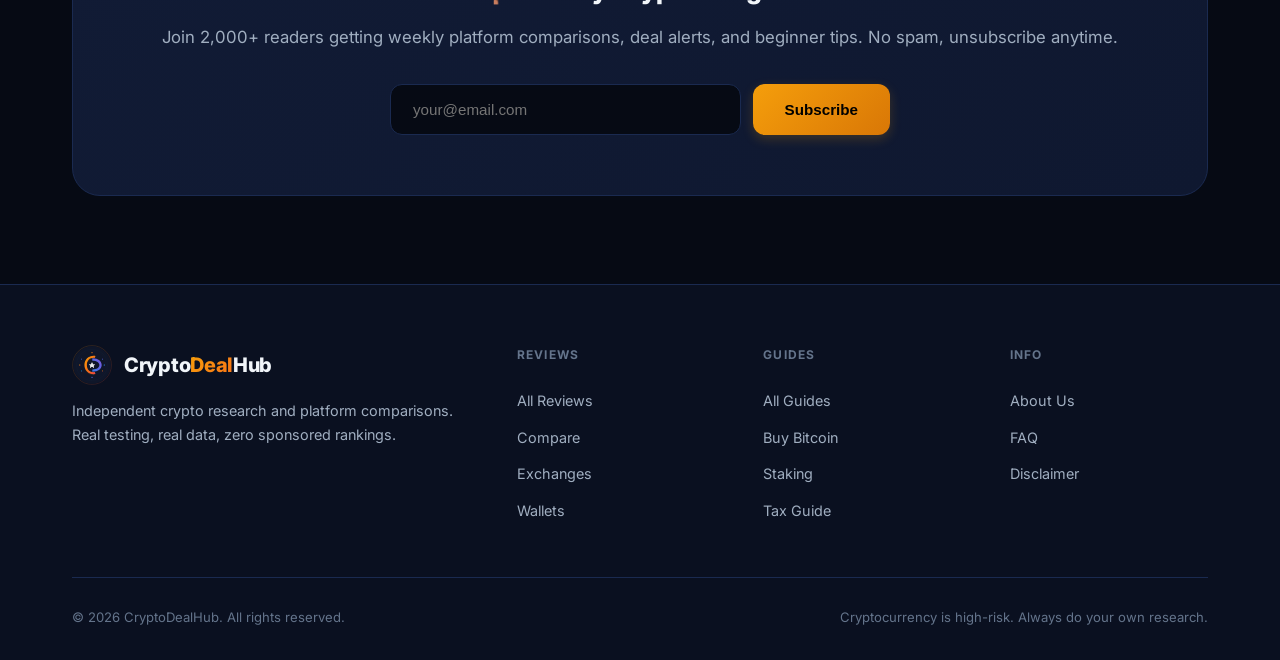
==== commit c03187db: "Complete UI redesign: new logo, glass morphism, better cards, improved typography, premium feel" ====
--- a/index.html
+++ b/index.html
@@ -5,14 +5,12 @@
     <meta name="viewport" content="width=device-width, initial-scale=1.0">
     <title>CryptoDealHub — Honest Crypto Reviews, Comparisons & Guides</title>
     <meta name="description" content="Independent crypto platform comparisons, real user reviews, beginner guides, and curated deals. No hype, no shills — just honest research.">
-    <meta name="keywords" content="crypto exchange comparison, best crypto wallet 2026, crypto staking guide, crypto airdrops, defi yield farming, bitcoin guide">
     <link rel="canonical" href="https://crypto-deal-hub.netlify.app/">
     <meta property="og:title" content="CryptoDealHub — Honest Crypto Reviews, Comparisons & Guides">
     <meta property="og:description" content="Independent crypto platform comparisons, real user reviews, beginner guides, and curated deals.">
     <meta property="og:url" content="https://crypto-deal-hub.netlify.app/">
     <meta property="og:type" content="website">
     <meta name="twitter:card" content="summary_large_image">
-    <meta name="twitter:title" content="CryptoDealHub — Honest Crypto Reviews & Comparisons">
     <link rel="preconnect" href="https://fonts.googleapis.com">
     <link href="https://fonts.googleapis.com/css2?family=Inter:wght@400;500;600;700;800;900&display=swap" rel="stylesheet">
     <link rel="stylesheet" href="/css/style.css">
@@ -33,12 +31,10 @@
 </head>
 <body>
 
-<!-- TOP BAR -->
 <div class="top-bar">
     🔒 We test every platform hands-on — real accounts, real deposits, real trades. <a href="#about">Learn more about our methodology →</a>
 </div>
 
-<!-- NAV -->
 <nav class="nav">
     <div class="wrap nav-inner">
         <a href="/" class="brand">
@@ -65,7 +61,6 @@
     </div>
 </nav>
 
-<!-- HERO -->
 <section class="hero">
     <div class="wrap">
         <div class="hero-badge">📊 Independent Crypto Research · Updated June 2026</div>
@@ -84,7 +79,6 @@
     </div>
 </section>
 
-<!-- REVIEWS -->
 <section id="reviews">
     <div class="wrap">
         <div class="section-head">
@@ -93,7 +87,6 @@
         </div>
         <div class="review-grid">
 
-            <!-- Kraken -->
             <div class="review-card">
                 <div class="review-card-top">
                     <div class="review-badge review-badge-gold">Best Overall</div>
@@ -109,7 +102,7 @@
                         <span class="rating">4.7/5</span>
                     </div>
                 </div>
-                <div class="review-body">The most well-rounded exchange we've tested. Kraken has never suffered a major security breach since 2013 — a remarkable track record. With 400+ coins, proof-of-reserves audits, and customer support that responds in under 4 hours, it's our top pick for most users.</div>
+                <div class="review-body">The most well-rounded exchange we've tested. Kraken has never suffered a major security breach since 2013. With 400+ coins, proof-of-reserves audits, and support that responds in under 4 hours, it's our top pick.</div>
                 <ul class="review-pros">
                     <li>No major security breach since founding in 2013</li>
                     <li>Proof of reserves independently audited</li>
@@ -127,7 +120,6 @@
                 </div>
             </div>
 
-            <!-- MetaMask -->
             <div class="review-card">
                 <div class="review-card-top">
                     <div class="review-badge review-badge-green">Best for DeFi</div>
@@ -143,7 +135,7 @@
                         <span class="rating">4.4/5</span>
                     </div>
                 </div>
-                <div class="review-body">The most popular Ethereum wallet with 30M+ users. MetaMask connects to virtually every dApp and DeFi protocol. Available as a browser extension and mobile app, it's the essential gateway to the decentralized web.</div>
+                <div class="review-body">The most popular Ethereum wallet with 30M+ users. MetaMask connects to virtually every dApp and DeFi protocol. Available as a browser extension and mobile app.</div>
                 <ul class="review-pros">
                     <li>30M+ active users — the industry standard</li>
                     <li>Connects to virtually every dApp and DeFi protocol</li>
@@ -154,14 +146,13 @@
                     <li>Vulnerable to phishing if used without hardware signer</li>
                     <li>No built-in fiat on-ramp — need an exchange first</li>
                 </ul>
-                <div class="review-verdict"><strong>Our take:</strong> Essential for Ethereum and EVM DeFi users. Always pair with a hardware signer for maximum security. See our <a href="/article-3-wallets.html" style="color:var(--accent);font-weight:600;">wallet comparison guide</a>.</div>
+                <div class="review-verdict"><strong>Our take:</strong> Essential for Ethereum and EVM DeFi users. Always pair with a hardware signer for maximum security. See our <a href="/article-3-wallets.html" class="inline-link">wallet comparison guide</a>.</div>
                 <div class="review-cta">
                     <a href="#" class="btn btn-sm btn-disabled">Get MetaMask →</a>
                     <span class="disclaimer">Link coming soon</span>
                 </div>
             </div>
 
-            <!-- Ledger -->
             <div class="review-card">
                 <div class="review-card-top">
                     <div class="review-badge review-badge-blue">Best Cold Storage</div>
@@ -177,7 +168,7 @@
                         <span class="rating">4.8/5</span>
                     </div>
                 </div>
-                <div class="review-body">The gold standard for cold storage. Ledger's EAL6+ certified secure element keeps your private keys offline and immune to computer viruses. Supports 5,500+ assets and integrates with MetaMask for DeFi access.</div>
+                <div class="review-body">The gold standard for cold storage. Ledger's EAL6+ certified secure element keeps your private keys offline. Supports 5,500+ assets and integrates with MetaMask for DeFi access.</div>
                 <ul class="review-pros">
                     <li>EAL6+ certified secure element (same as passports)</li>
                     <li>5,500+ supported assets across all major chains</li>
@@ -194,7 +185,6 @@
                 </div>
             </div>
 
-            <!-- Coinbase -->
             <div class="review-card">
                 <div class="review-card-top">
                     <div class="review-badge review-badge-purple">Best for Beginners</div>
@@ -210,7 +200,7 @@
                         <span class="rating">4.2/5</span>
                     </div>
                 </div>
-                <div class="review-body">The easiest on-ramp for complete beginners. Coinbase is publicly traded (NASDAQ: COIN), SOC 2 compliant, keeps 98% of funds in cold storage, and the "Coinbase Earn" program pays you to learn about crypto projects.</div>
+                <div class="review-body">The easiest on-ramp for complete beginners. Coinbase is publicly traded (NASDAQ: COIN), SOC 2 compliant, keeps 98% of funds in cold storage, and the "Coinbase Earn" program pays you to learn.</div>
                 <ul class="review-pros">
                     <li>Easiest fiat on-ramp — bank, card, PayPal</li>
                     <li>Publicly traded company — full financial transparency</li>
@@ -233,7 +223,6 @@
     </div>
 </section>
 
-<!-- COMPARE -->
 <section id="compare" class="section-bg">
     <div class="wrap">
         <div class="section-head">
@@ -283,7 +272,6 @@
     </div>
 </section>
 
-<!-- GUIDES -->
 <section id="guides">
     <div class="wrap">
         <div class="section-head">
@@ -291,82 +279,20 @@
             <p>New to crypto? These guides walk you through the fundamentals — step by step, no jargon, no assumptions.</p>
         </div>
         <div class="guide-grid">
-
-            <a href="/article-1-best-exchanges.html" class="guide-card">
-                <div class="guide-icon">🏆</div>
-                <h4>Best Crypto Exchanges 2026</h4>
-                <p>15 exchanges compared on fees, security, coin selection, and ease of use. Kraken, Coinbase, MEXC, Bybit, KuCoin, and Gemini — ranked and reviewed.</p>
-                <div class="guide-meta"><span class="guide-reading-time">📖 12 min</span><span>·</span><span>Comparisons</span></div>
-            </a>
-
-            <a href="/article-10-buy-bitcoin.html" class="guide-card">
-                <div class="guide-icon">₿</div>
-                <h4>How to Buy Bitcoin in 2026</h4>
-                <p>Step-by-step guide for beginners. From choosing an exchange and completing KYC to securing your Bitcoin in a wallet you control.</p>
-                <div class="guide-meta"><span class="guide-reading-time">📖 10 min</span><span>·</span><span>Beginner</span></div>
-            </a>
-
-            <a href="/article-2-staking-guide.html" class="guide-card">
-                <div class="guide-icon">🌾</div>
-                <h4>How to Stake Crypto in 2026</h4>
-                <p>Earn passive income through staking. Compare platforms, APY rates, and learn the risks — slashing, lock-up periods, and smart contract exposure.</p>
-                <div class="guide-meta"><span class="guide-reading-time">📖 10 min</span><span>·</span><span>Earning</span></div>
-            </a>
-
-            <a href="/article-3-wallets.html" class="guide-card">
-                <div class="guide-icon">🔐</div>
-                <h4>Hardware vs Software Wallets</h4>
-                <p>Compare Ledger, Trezor, MetaMask, and more. Find the best wallet for your security needs — and learn why using both types together is the smart move.</p>
-                <div class="guide-meta"><span class="guide-reading-time">📖 9 min</span><span>·</span><span>Security</span></div>
-            </a>
-
-            <a href="/article-9-crypto-mistakes.html" class="guide-card">
-                <div class="guide-icon">⚠️</div>
-                <h4>9 Crypto Beginner Mistakes to Avoid</h4>
-                <p>The most expensive errors new investors make — FOMO buying, wrong addresses, seed phrase disasters, and guaranteed-return scams.</p>
-                <div class="guide-meta"><span class="guide-reading-time">📖 11 min</span><span>·</span><span>Beginner</span></div>
-            </a>
-
-            <a href="/article-5-crypto-tax.html" class="guide-card">
-                <div class="guide-icon">📋</div>
-                <h4>Crypto Tax Guide 2026</h4>
-                <p>How crypto is taxed in the US, UK, and EU. Capital gains, staking income, airdrops, and which tax tools save you hours.</p>
-                <div class="guide-meta"><span class="guide-reading-time">📖 11 min</span><span>·</span><span>Tax</span></div>
-            </a>
-
-            <a href="/article-4-airdrops.html" class="guide-card">
-                <div class="guide-icon">🪂</div>
-                <h4>Crypto Airdrops 2026</h4>
-                <p>How to find legit free token drops. 8 methods tested — what works, what's a scam, and upcoming opportunities.</p>
-                <div class="guide-meta"><span class="guide-reading-time">📖 8 min</span><span>·</span><span>Earning</span></div>
-            </a>
-
-            <a href="/article-7-earn-free-crypto.html" class="guide-card">
-                <div class="guide-icon">🎁</div>
-                <h4>How to Earn Free Crypto 2026</h4>
-                <p>7 legit methods for earning crypto without investing. Airdrops, learn-and-earn, faucets, staking — with realistic income expectations.</p>
-                <div class="guide-meta"><span class="guide-reading-time">📖 9 min</span><span>·</span><span>Earning</span></div>
-            </a>
-
-            <a href="/article-6-crypto-debit-cards.html" class="guide-card">
-                <div class="guide-icon">💳</div>
-                <h4>Best Crypto Debit Cards 2026</h4>
-                <p>Spend Bitcoin anywhere with a crypto debit card. Compare cashback rewards, fees, ATM limits, and availability by country.</p>
-                <div class="guide-meta"><span class="guide-reading-time">📖 10 min</span><span>·</span><span>Spending</span></div>
-            </a>
-
-            <a href="/article-8-portfolio-trackers.html" class="guide-card">
-                <div class="guide-icon">📊</div>
-                <h4>Best Portfolio Trackers 2026</h4>
-                <p>Compare free and paid crypto portfolio trackers. Track all wallets and exchanges in one dashboard — and simplify tax season.</p>
-                <div class="guide-meta"><span class="guide-reading-time">📖 8 min</span><span>·</span><span>Tools</span></div>
-            </a>
-
-        </div>
-    </div>
-</section>
-
-<!-- ABOUT / TRUST -->
+            <a href="/article-1-best-exchanges.html" class="guide-card"><div class="guide-icon">🏆</div><h4>Best Crypto Exchanges 2026</h4><p>15 exchanges compared on fees, security, coin selection, and ease of use.</p><div class="guide-meta"><span class="guide-reading-time">📖 12 min</span><span>·</span><span class="guide-tag">Comparisons</span></div></a>
+            <a href="/article-10-buy-bitcoin.html" class="guide-card"><div class="guide-icon">₿</div><h4>How to Buy Bitcoin in 2026</h4><p>Step-by-step guide for beginners. From choosing an exchange to securing your Bitcoin.</p><div class="guide-meta"><span class="guide-reading-time">📖 10 min</span><span>·</span><span class="guide-tag">Beginner</span></div></a>
+            <a href="/article-2-staking-guide.html" class="guide-card"><div class="guide-icon">🌾</div><h4>How to Stake Crypto in 2026</h4><p>Earn passive income through staking. Compare platforms, APY rates, and learn the risks.</p><div class="guide-meta"><span class="guide-reading-time">📖 10 min</span><span>·</span><span class="guide-tag">Earning</span></div></a>
+            <a href="/article-3-wallets.html" class="guide-card"><div class="guide-icon">🔐</div><h4>Hardware vs Software Wallets</h4><p>Compare Ledger, Trezor, MetaMask, and more. Find the best wallet for your security needs.</p><div class="guide-meta"><span class="guide-reading-time">📖 9 min</span><span>·</span><span class="guide-tag">Security</span></div></a>
+            <a href="/article-9-crypto-mistakes.html" class="guide-card"><div class="guide-icon">⚠️</div><h4>9 Crypto Beginner Mistakes to Avoid</h4><p>The most expensive errors new investors make — FOMO buying, wrong addresses, and scams.</p><div class="guide-meta"><span class="guide-reading-time">📖 11 min</span><span>·</span><span class="guide-tag">Beginner</span></div></a>
+            <a href="/article-5-crypto-tax.html" class="guide-card"><div class="guide-icon">📋</div><h4>Crypto Tax Guide 2026</h4><p>How crypto is taxed in the US, UK, and EU. Capital gains, staking income, and reporting.</p><div class="guide-meta"><span class="guide-reading-time">📖 11 min</span><span>·</span><span class="guide-tag">Tax</span></div></a>
+            <a href="/article-4-airdrops.html" class="guide-card"><div class="guide-icon">🪂</div><h4>Crypto Airdrops 2026</h4><p>How to find legit free token drops. 8 methods tested — what works and what's a scam.</p><div class="guide-meta"><span class="guide-reading-time">📖 8 min</span><span>·</span><span class="guide-tag">Earning</span></div></a>
+            <a href="/article-7-earn-free-crypto.html" class="guide-card"><div class="guide-icon">🎁</div><h4>How to Earn Free Crypto 2026</h4><p>7 legit methods for earning crypto without investing. Airdrops, learn-and-earn, faucets.</p><div class="guide-meta"><span class="guide-reading-time">📖 9 min</span><span>·</span><span class="guide-tag">Earning</span></div></a>
+            <a href="/article-6-crypto-debit-cards.html" class="guide-card"><div class="guide-icon">💳</div><h4>Best Crypto Debit Cards 2026</h4><p>Spend Bitcoin anywhere with a crypto debit card. Compare cashback rewards and fees.</p><div class="guide-meta"><span class="guide-reading-time">📖 10 min</span><span>·</span><span class="guide-tag">Spending</span></div></a>
+            <a href="/article-8-portfolio-trackers.html" class="guide-card"><div class="guide-icon">📊</div><h4>Best Portfolio Trackers 2026</h4><p>Compare free and paid crypto portfolio trackers. Track all wallets in one dashboard.</p><div class="guide-meta"><span class="guide-reading-time">📖 8 min</span><span>·</span><span class="guide-tag">Tools</span></div></a>
+        </div>
+    </div>
+</section>
+
 <section id="about" class="section-bg">
     <div class="wrap">
         <div class="section-head">
@@ -374,57 +300,24 @@
             <p>We're not another AI-generated content farm. Here's how we actually work.</p>
         </div>
         <div class="about-grid">
-            <div class="about-card">
-                <div class="about-icon">🔬</div>
-                <h3>Hands-On Testing</h3>
-                <p>We open real accounts, deposit real money, execute trades, and test withdrawals. Every review is based on actual experience — not press releases or affiliate commissions.</p>
-            </div>
-            <div class="about-card">
-                <div class="about-icon">💰</div>
-                <h3>Transparent Affiliations</h3>
-                <p>We use affiliate links where available (currently Kraken). This earns us a commission at no extra cost to you. This never influences our ratings — editorial independence is non-negotiable.</p>
-            </div>
-            <div class="about-card">
-                <div class="about-icon">🔄</div>
-                <h3>Regularly Updated</h3>
-                <p>We review each platform at least quarterly, or immediately when there are significant changes to fees, features, or security incidents. No stale content here.</p>
-            </div>
-        </div>
-    </div>
-</section>
-
-<!-- FAQ -->
+            <div class="about-card"><div class="about-icon">🔬</div><h3>Hands-On Testing</h3><p>We open real accounts, deposit real money, execute trades, and test withdrawals. Every review is based on actual experience.</p></div>
+            <div class="about-card"><div class="about-icon">💰</div><h3>Transparent Affiliations</h3><p>We use affiliate links where available. This earns us a commission at no extra cost to you. This never influences our ratings.</p></div>
+            <div class="about-card"><div class="about-icon">🔄</div><h3>Regularly Updated</h3><p>We review each platform at least quarterly, or immediately when there are significant changes to fees or features.</p></div>
+        </div>
+    </div>
+</section>
+
 <section id="faq">
     <div class="wrap">
-        <div class="section-head">
-            <h2>Frequently Asked Questions</h2>
-        </div>
+        <div class="section-head"><h2>Frequently Asked Questions</h2></div>
         <div class="faq-list">
-            <div class="faq-item" onclick="this.classList.toggle('open')">
-                <div class="faq-q">Is CryptoDealHub affiliated with any platform you review?<span class="arrow">▼</span></div>
-                <div class="faq-a"><div class="faq-a-inner">Yes, we currently use affiliate links for Kraken. This means we may earn a commission if you sign up through our links, at no extra cost to you. This does not influence our ratings or reviews — we maintain full editorial independence from day one.</div></div>
-            </div>
-            <div class="faq-item" onclick="this.classList.toggle('open')">
-                <div class="faq-q">How do you rate crypto platforms?<span class="arrow">▼</span></div>
-                <div class="faq-a"><div class="faq-a-inner">We evaluate platforms across six criteria: fees, security track record, coin selection, user experience, customer support quality, and unique features. Each platform is tested hands-on by our team over a minimum of 30 days before we publish a review.</div></div>
-            </div>
-            <div class="faq-item" onclick="this.classList.toggle('open')">
-                <div class="faq-q">Is crypto investing safe?<span class="arrow">▼</span></div>
-                <div class="faq-a"><div class="faq-a-inner">Crypto is a high-risk asset class. While blockchain technology is mathematically secure, the ecosystem carries risks including smart contract vulnerabilities, exchange insolvency, extreme market volatility, and evolving regulatory frameworks. Never invest more than you can afford to lose completely.</div></div>
-            </div>
-            <div class="faq-item" onclick="this.classList.toggle('open')">
-                <div class="faq-q">How often are your reviews updated?<span class="arrow">▼</span></div>
-                <div class="faq-a"><div class="faq-a-inner">We review each platform at least quarterly, or immediately when there are significant changes to fees, features, or security incidents. The "last updated" date is shown on every section so you always know how fresh the information is.</div></div>
-            </div>
-            <div class="faq-item" onclick="this.classList.toggle('open')">
-                <div class="faq-q">Some buttons say "Link coming soon" — why?<span class="arrow">▼</span></div>
-                <div class="faq-a"><div class="faq-a-inner">We're actively adding affiliate partnerships with every platform we review. Currently only Kraken has an active affiliate link. We'll update each link as soon as partnerships are live — so the site earns revenue and you get the best offers.</div></div>
-            </div>
-        </div>
-    </div>
-</section>
-
-<!-- NEWSLETTER -->
+            <div class="faq-item" onclick="this.classList.toggle('open')"><div class="faq-q">Is CryptoDealHub affiliated with any platform?<span class="arrow">▼</span></div><div class="faq-a"><div class="faq-a-inner">Yes, we use affiliate links for Kraken. This doesn't influence our ratings — editorial independence is non-negotiable.</div></div></div>
+            <div class="faq-item" onclick="this.classList.toggle('open')"><div class="faq-q">How do you rate crypto platforms?<span class="arrow">▼</span></div><div class="faq-a"><div class="faq-a-inner">Six criteria: fees, security, coin selection, user experience, customer support, and unique features. Each platform tested hands-on.</div></div></div>
+            <div class="faq-item" onclick="this.classList.toggle('open')"><div class="faq-q">Is crypto investing safe?<span class="arrow">▼</span></div><div class="faq-a"><div class="faq-a-inner">Crypto is high-risk. Never invest more than you can afford to lose. Always do your own research.</div></div></div>
+        </div>
+    </div>
+</section>
+
 <section>
     <div class="wrap">
         <div class="nl-box">
@@ -438,52 +331,22 @@
     </div>
 </section>
 
-<!-- FOOTER -->
 <footer>
     <div class="wrap">
         <div class="foot-grid">
             <div class="foot-brand">
-                <a href="/" class="brand">
-                    <img src="/images/logo.svg" alt="CryptoDealHub" class="brand-logo">
-                    <span>Crypto<span class="brand-highlight">Deal</span>Hub</span>
-                </a>
-                <p>Independent crypto research and platform comparisons. We help you make informed decisions — with real testing, real data, and zero sponsored rankings.</p>
-            </div>
-            <div class="foot-col">
-                <h4>Reviews</h4>
-                <a href="#reviews">All Reviews</a>
-                <a href="#compare">Compare</a>
-                <a href="/article-1-best-exchanges.html">Exchanges</a>
-                <a href="/article-3-wallets.html">Wallets</a>
-            </div>
-            <div class="foot-col">
-                <h4>Guides</h4>
-                <a href="#guides">All Guides</a>
-                <a href="/article-10-buy-bitcoin.html">Buy Bitcoin</a>
-                <a href="/article-2-staking-guide.html">Staking</a>
-                <a href="/article-5-crypto-tax.html">Tax Guide</a>
-            </div>
-            <div class="foot-col">
-                <h4>Info</h4>
-                <a href="#about">About Us</a>
-                <a href="#faq">FAQ</a>
-                <a href="#">Disclaimer</a>
-            </div>
-        </div>
-        <div class="foot-bottom">
-            <span>&copy; 2026 CryptoDealHub. All rights reserved.</span>
-            <span>Cryptocurrency is high-risk. Always do your own research. Some links are affiliate links.</span>
-        </div>
+                <a href="/" class="brand"><img src="/images/logo.svg" alt="CryptoDealHub" class="brand-logo"><span>Crypto<span class="brand-highlight">Deal</span>Hub</span></a>
+                <p>Independent crypto research and platform comparisons. Real testing, real data, zero sponsored rankings.</p>
+            </div>
+            <div class="foot-col"><h4>Reviews</h4><a href="#reviews">All Reviews</a><a href="#compare">Compare</a><a href="/article-1-best-exchanges.html">Exchanges</a><a href="/article-3-wallets.html">Wallets</a></div>
+            <div class="foot-col"><h4>Guides</h4><a href="#guides">All Guides</a><a href="/article-10-buy-bitcoin.html">Buy Bitcoin</a><a href="/article-2-staking-guide.html">Staking</a><a href="/article-5-crypto-tax.html">Tax Guide</a></div>
+            <div class="foot-col"><h4>Info</h4><a href="#about">About Us</a><a href="#faq">FAQ</a><a href="#">Disclaimer</a></div>
+        </div>
+        <div class="foot-bottom"><span>&copy; 2026 CryptoDealHub. All rights reserved.</span><span>Cryptocurrency is high-risk. Always do your own research.</span></div>
     </div>
 </footer>
 
-<!-- SCROLL TO TOP -->
 <button class="scroll-top" id="scrollTop" onclick="window.scrollTo({top:0,behavior:'smooth'})">↑</button>
-<script>
-window.addEventListener('scroll', function() {
-    document.getElementById('scrollTop').classList.toggle('visible', window.scrollY > 600);
-});
-</script>
-
+<script>window.addEventListener('scroll',function(){document.getElementById('scrollTop').classList.toggle('visible',window.scrollY>600);});</script>
 </body>
 </html>
--- a/css/style.css
+++ b/css/style.css
@@ -1,6 +1,7 @@
 /* ============================================================
-   CryptoDealHub — Redesign v3.0
-   Premium crypto publication design
+   CryptoDealHub — Premium UI v3.5
+   Complete redesign with glass morphism, better spacing,
+   improved typography, and premium feel
    ============================================================ */
 
 *, *::before, *::after { margin: 0; padding: 0; box-sizing: border-box; }
@@ -11,31 +12,29 @@
   color: var(--text);
   line-height: 1.7;
   font-size: 16px;
+  overflow-x: hidden;
 }
 a { color: var(--accent); text-decoration: none; transition: all 0.2s; }
 a:hover { color: var(--accent-hover); }
 img { max-width: 100%; display: block; }
 
-/* ── DESIGN TOKENS v3 ── */
+/* ── DESIGN TOKENS ── */
 :root {
-  /* Backgrounds - cleaner, less purple */
-  --bg:           #080c14;
-  --bg-alt:       #0c1220;
-  --bg-elevated:  #111827;
-  --card:         #151e32;
-  --card-hover:   #1a2540;
-  --card-alt:     #182038;
-  --border:       #1e2d50;
-  --border-light: rgba(30,45,80,0.4);
-
-  /* Accent - vibrant amber/gold */
+  --bg:           #060a14;
+  --bg-alt:       #0a1020;
+  --bg-elevated:  #0f1830;
+  --card:         #111b35;
+  --card-hover:   #162345;
+  --card-alt:     #141f40;
+  --border:       #1a2a50;
+  --border-light: rgba(26,42,80,0.5);
+
   --accent:       #f59e0b;
   --accent-hover: #fbbf24;
   --accent-glow:  rgba(245,158,11,0.15);
   --accent-glow-strong: rgba(245,158,11,0.25);
   --accent-dark:  #d97706;
 
-  /* Semantic */
   --green:        #10b981;
   --green-glow:   rgba(16,185,129,0.12);
   --red:          #ef4444;
@@ -44,82 +43,109 @@
   --blue-glow:    rgba(59,130,246,0.12);
   --purple:       #8b5cf6;
   --purple-glow:  rgba(139,92,246,0.12);
-
-  /* Text - higher contrast */
-  --text:         #f8fafc;
-  --text-secondary: #94a3b8;
+  --cyan:         #06b6d4;
+  --cyan-glow:    rgba(6,182,212,0.12);
+
+  --text:         #f1f5f9;
+  --text-secondary: #a0aec0;
   --text-muted:   #64748b;
   --text-dim:     #475569;
 
-  /* Spacing */
-  --radius-sm:    6px;
-  --radius:       10px;
-  --radius-lg:    14px;
+  --radius-sm:    8px;
+  --radius:       12px;
+  --radius-lg:    16px;
   --radius-xl:    20px;
-
-  /* Shadows - more depth */
-  --shadow-sm:    0 1px 2px rgba(0,0,0,0.4);
-  --shadow:       0 4px 12px rgba(0,0,0,0.5);
-  --shadow-lg:    0 8px 24px rgba(0,0,0,0.6);
-  --shadow-xl:    0 16px 48px rgba(0,0,0,0.7);
-  --shadow-glow:  0 0 24px rgba(245,158,11,0.2);
+  --radius-2xl:   28px;
+
+  --shadow-sm:    0 2px 8px rgba(0,0,0,0.4);
+  --shadow:       0 4px 20px rgba(0,0,0,0.5);
+  --shadow-lg:    0 8px 32px rgba(0,0,0,0.6);
+  --shadow-xl:    0 16px 56px rgba(0,0,0,0.7);
+  --shadow-glow:  0 0 30px rgba(245,158,11,0.15);
 }
 
 /* ── LAYOUT ── */
-.wrap { max-width: 1160px; margin: 0 auto; padding: 0 24px; }
-.wrap-content { max-width: 780px; margin: 0 auto; padding: 0 24px; }
+.wrap { max-width: 1200px; margin: 0 auto; padding: 0 32px; }
+.wrap-content { max-width: 800px; margin: 0 auto; padding: 0 32px; }
+
+/* ── GLASS MORPHISM MIXIN ── */
+.glass {
+  background: rgba(17, 27, 53, 0.7);
+  backdrop-filter: blur(20px);
+  -webkit-backdrop-filter: blur(20px);
+  border: 1px solid rgba(255,255,255,0.05);
+}
 
 /* ── TOP BAR ── */
 .top-bar {
-  background: linear-gradient(90deg, var(--accent-dark), var(--accent));
-  color: #000;
-  font-size: 0.82rem;
+  background: linear-gradient(90deg, rgba(245,158,11,0.1), rgba(59,130,246,0.1));
+  border-bottom: 1px solid var(--border-light);
+  color: var(--accent);
+  font-size: 0.8rem;
   font-weight: 600;
   text-align: center;
   padding: 10px 16px;
-}
-.top-bar a { color: #000; text-decoration: underline; text-underline-offset: 2px; }
-.top-bar a:hover { color: rgba(0,0,0,0.7); }
+  letter-spacing: 0.3px;
+}
+.top-bar a { color: var(--accent); text-decoration: underline; text-underline-offset: 3px; }
+.top-bar a:hover { color: var(--accent-hover); }
 
 /* ── NAVIGATION ── */
 .nav {
   position: sticky; top: 0; z-index: 200;
-  background: rgba(8,12,20,0.95);
-  backdrop-filter: blur(20px);
-  border-bottom: 1px solid var(--border);
-}
-.nav-inner { display: flex; align-items: center; justify-content: space-between; height: 64px; }
+  background: rgba(6,10,20,0.85);
+  backdrop-filter: blur(24px);
+  -webkit-backdrop-filter: blur(24px);
+  border-bottom: 1px solid rgba(255,255,255,0.04);
+}
+.nav-inner { display: flex; align-items: center; justify-content: space-between; height: 72px; }
 .brand {
-  font-size: 1.3rem; font-weight: 800; color: var(--text);
-  text-decoration: none; letter-spacing: -0.5px;
-  display: flex; align-items: center; gap: 10px;
-}
-.brand-logo { width: 36px; height: 36px; flex-shrink: 0; }
-.brand-highlight { color: var(--accent); }
-.nav-links { display: flex; gap: 4px; align-items: center; }
+  font-size: 1.25rem; font-weight: 800; color: var(--text);
+  text-decoration: none; letter-spacing: -0.3px;
+  display: flex; align-items: center; gap: 12px;
+}
+.brand-logo { width: 40px; height: 40px; flex-shrink: 0; border-radius: 10px; }
+.brand-highlight { 
+  background: linear-gradient(135deg, var(--accent), #f97316);
+  -webkit-background-clip: text; -webkit-text-fill-color: transparent;
+  background-clip: text;
+}
+.nav-links { display: flex; gap: 6px; align-items: center; }
 .nav-links a {
   color: var(--text-secondary); text-decoration: none;
   font-size: 0.88rem; font-weight: 500;
-  padding: 8px 14px; border-radius: var(--radius-sm);
-  transition: all 0.2s;
-}
-.nav-links a:hover { color: var(--text); background: var(--bg-elevated); }
+  padding: 8px 16px; border-radius: var(--radius);
+  transition: all 0.25s;
+  position: relative;
+}
+.nav-links a:hover { color: var(--text); background: rgba(255,255,255,0.04); }
+.nav-links a::after {
+  content: ''; position: absolute; bottom: 2px; left: 50%; transform: translateX(-50%);
+  width: 0; height: 2px; background: var(--accent); border-radius: 1px;
+  transition: width 0.3s;
+}
+.nav-links a:hover::after { width: 50%; }
 .nav-cta {
   background: linear-gradient(135deg, var(--accent), var(--accent-dark)) !important;
   color: #000 !important; font-weight: 700 !important;
-  padding: 8px 20px !important; border-radius: var(--radius-sm);
-  box-shadow: 0 2px 8px rgba(245,158,11,0.25);
+  padding: 10px 24px !important; border-radius: var(--radius) !important;
+  box-shadow: 0 2px 12px rgba(245,158,11,0.3) !important;
 }
 .nav-cta:hover {
+  transform: translateY(-2px) !important;
+  box-shadow: 0 4px 20px rgba(245,158,11,0.4) !important;
   background: linear-gradient(135deg, var(--accent-hover), var(--accent)) !important;
-  transform: translateY(-1px);
-  box-shadow: 0 4px 16px rgba(245,158,11,0.35) !important;
-}
+}
+.nav-cta::after { display: none !important; }
 .hamburger { display: none; background: none; border: none; color: var(--text); font-size: 1.5rem; cursor: pointer; }
-@media (max-width: 900px) { .nav-links { display: none; } .hamburger { display: block; } }
+@media (max-width: 900px) {
+  .nav-links { display: none; }
+  .hamburger { display: block; }
+  .wrap { padding: 0 20px; }
+}
 
 .mobile-nav {
-  display: none; position: absolute; top: 64px; left: 0; right: 0;
+  display: none; position: absolute; top: 72px; left: 0; right: 0;
   background: var(--bg-alt); border-bottom: 1px solid var(--border);
   padding: 16px; flex-direction: column; gap: 8px; z-index: 199;
 }
@@ -129,10 +155,10 @@
 
 /* ── HERO ── */
 .hero {
-  padding: 80px 0 64px;
+  padding: 100px 0 80px;
   background:
-    radial-gradient(ellipse at 30% 0%, rgba(245,158,11,0.08) 0%, transparent 50%),
-    radial-gradient(ellipse at 70% 0%, rgba(59,130,246,0.05) 0%, transparent 50%),
+    radial-gradient(ellipse at 20% 0%, rgba(245,158,11,0.08) 0%, transparent 50%),
+    radial-gradient(ellipse at 80% 100%, rgba(59,130,246,0.06) 0%, transparent 50%),
     var(--bg);
   border-bottom: 1px solid var(--border);
   text-align: center;
@@ -140,193 +166,215 @@
   overflow: hidden;
 }
 .hero::before {
-  content: ''; position: absolute; top: -50%; left: 50%; transform: translateX(-50%);
-  width: 800px; height: 800px; border-radius: 50%;
-  background: radial-gradient(circle, rgba(245,158,11,0.04) 0%, transparent 70%);
+  content: ''; position: absolute; top: -60%; left: 50%; transform: translateX(-50%);
+  width: 900px; height: 900px; border-radius: 50%;
+  background: radial-gradient(circle, rgba(245,158,11,0.03) 0%, transparent 70%);
   pointer-events: none;
 }
 .hero-badge {
   display: inline-flex; align-items: center; gap: 8px;
   background: var(--accent-glow); color: var(--accent);
-  font-size: 0.78rem; font-weight: 700; padding: 8px 18px;
-  border-radius: 20px; margin-bottom: 28px; text-transform: uppercase; letter-spacing: 0.8px;
-  border: 1px solid rgba(245,158,11,0.2);
-}
-.hero h1 { font-size: 3.4rem; font-weight: 900; line-height: 1.1; margin-bottom: 20px; letter-spacing: -1.5px; }
+  font-size: 0.75rem; font-weight: 700; padding: 8px 20px;
+  border-radius: 30px; margin-bottom: 32px; text-transform: uppercase; letter-spacing: 1px;
+  border: 1px solid rgba(245,158,11,0.15);
+}
+.hero h1 { font-size: 3.8rem; font-weight: 900; line-height: 1.1; margin-bottom: 24px; letter-spacing: -1.8px; }
 .hero h1 .highlight {
-  background: linear-gradient(135deg, var(--accent), #fbbf24);
+  background: linear-gradient(135deg, var(--accent), #f97316, #ef4444);
   -webkit-background-clip: text; -webkit-text-fill-color: transparent;
   background-clip: text;
 }
-.hero-sub { font-size: 1.18rem; color: var(--text-secondary); max-width: 620px; margin: 0 auto 36px; line-height: 1.75; }
-.hero-actions { display: flex; gap: 14px; justify-content: center; flex-wrap: wrap; margin-bottom: 52px; }
-.hero-trust { display: flex; align-items: center; justify-content: center; gap: 28px; flex-wrap: wrap; }
+.hero-sub { font-size: 1.2rem; color: var(--text-secondary); max-width: 600px; margin: 0 auto 40px; line-height: 1.8; }
+.hero-actions { display: flex; gap: 16px; justify-content: center; flex-wrap: wrap; margin-bottom: 56px; }
+.hero-trust { display: flex; align-items: center; justify-content: center; gap: 32px; flex-wrap: wrap; }
 .hero-trust-item { display: flex; align-items: center; gap: 8px; font-size: 0.82rem; color: var(--text-muted); }
-.hero-trust-dot { width: 8px; height: 8px; border-radius: 50%; background: var(--green); box-shadow: 0 0 8px rgba(16,185,129,0.4); }
+.hero-trust-dot { width: 8px; height: 8px; border-radius: 50%; background: var(--green); box-shadow: 0 0 10px rgba(16,185,129,0.5); }
 
 @media (max-width: 768px) {
-  .hero h1 { font-size: 2.2rem; }
-  .hero { padding: 56px 0 48px; }
-  .hero-trust { gap: 16px; }
+  .hero h1 { font-size: 2.4rem; letter-spacing: -1px; }
+  .hero { padding: 64px 0 48px; }
+  .hero-trust { gap: 20px; }
+  .hero-sub { font-size: 1.05rem; }
 }
 
 /* ── BUTTONS ── */
 .btn {
   display: inline-flex; align-items: center; gap: 8px;
   padding: 14px 28px; border-radius: var(--radius); font-weight: 700;
-  text-decoration: none; font-size: 0.95rem; transition: all 0.25s;
+  text-decoration: none; font-size: 0.95rem; transition: all 0.3s cubic-bezier(0.4, 0, 0.2, 1);
   border: none; cursor: pointer; line-height: 1;
 }
 .btn-primary {
   background: linear-gradient(135deg, var(--accent), var(--accent-dark));
-  color: #000; box-shadow: 0 2px 12px rgba(245,158,11,0.25);
+  color: #000; box-shadow: 0 4px 16px rgba(245,158,11,0.25);
 }
 .btn-primary:hover {
   background: linear-gradient(135deg, var(--accent-hover), var(--accent));
-  transform: translateY(-2px); box-shadow: 0 4px 20px rgba(245,158,11,0.35);
+  transform: translateY(-3px); box-shadow: 0 8px 24px rgba(245,158,11,0.4);
   color: #000;
 }
-.btn-secondary { background: var(--bg-elevated); color: var(--text); border: 1px solid var(--border); }
-.btn-secondary:hover { border-color: var(--text-muted); color: var(--text); transform: translateY(-2px); }
-.btn-ghost { background: transparent; color: var(--text-secondary); border: 1px solid var(--border); }
-.btn-ghost:hover { border-color: var(--text-muted); color: var(--text); }
-.btn-sm { padding: 10px 20px; font-size: 0.88rem; }
-.btn-lg { padding: 16px 36px; font-size: 1.05rem; }
+.btn-secondary {
+  background: var(--bg-elevated); color: var(--text);
+  border: 1px solid var(--border);
+}
+.btn-secondary:hover {
+  border-color: var(--accent); color: var(--text);
+  transform: translateY(-2px);
+  box-shadow: 0 4px 16px rgba(0,0,0,0.3);
+}
+.btn-sm { padding: 10px 22px; font-size: 0.88rem; }
+.btn-lg { padding: 18px 40px; font-size: 1.05rem; }
 
 .btn-disabled {
   background: var(--card-alt) !important; color: var(--text-dim) !important;
-  border: 1px solid var(--border) !important; cursor: not-allowed; opacity: 0.5;
+  border: 1px solid var(--border) !important; cursor: not-allowed; opacity: 0.4;
   box-shadow: none !important;
 }
 .btn-disabled:hover { transform: none !important; box-shadow: none !important; }
 
 /* ── SECTIONS ── */
-section { padding: 80px 0; }
-.section-bg { background: var(--bg-alt); border-top: 1px solid var(--border); border-bottom: 1px solid var(--border); }
-.section-head { text-align: center; margin-bottom: 56px; }
-.section-head h2 { font-size: 2.2rem; font-weight: 800; margin-bottom: 12px; letter-spacing: -0.5px; }
-.section-head p { color: var(--text-secondary); max-width: 560px; margin: 0 auto; font-size: 1.05rem; }
-.section-updated { text-align: center; font-size: 0.82rem; color: var(--text-muted); margin-top: 28px; }
-
-/* ── REVIEW CARDS v3 ── */
-.review-grid { display: grid; grid-template-columns: repeat(auto-fill, minmax(340px, 1fr)); gap: 24px; }
+section { padding: 88px 0; }
+.section-bg {
+  background: linear-gradient(180deg, var(--bg) 0%, var(--bg-alt) 50%, var(--bg) 100%);
+  border-top: 1px solid var(--border-light);
+  border-bottom: 1px solid var(--border-light);
+}
+.section-head { text-align: center; margin-bottom: 60px; }
+.section-head h2 { font-size: 2.4rem; font-weight: 800; margin-bottom: 14px; letter-spacing: -0.5px; }
+.section-head p { color: var(--text-secondary); max-width: 560px; margin: 0 auto; font-size: 1.05rem; line-height: 1.7; }
+.section-updated { text-align: center; font-size: 0.8rem; color: var(--text-muted); margin-top: 32px; }
+
+@media (max-width: 768px) {
+  section { padding: 60px 0; }
+  .section-head h2 { font-size: 1.8rem; }
+}
+
+/* ── REVIEW CARDS ── */
+.review-grid { display: grid; grid-template-columns: repeat(auto-fill, minmax(340px, 1fr)); gap: 28px; }
 .review-card {
   background: var(--card);
   border: 1px solid var(--border);
-  border-radius: var(--radius-lg);
+  border-radius: var(--radius-xl);
   padding: 0;
-  transition: all 0.35s cubic-bezier(0.4, 0, 0.2, 1);
+  transition: all 0.4s cubic-bezier(0.4, 0, 0.2, 1);
   display: flex; flex-direction: column;
   position: relative; overflow: hidden;
 }
 .review-card:hover {
-  border-color: rgba(245,158,11,0.35);
-  transform: translateY(-6px);
-  box-shadow: var(--shadow-xl), 0 0 40px rgba(245,158,11,0.08);
+  border-color: rgba(245,158,11,0.3);
+  transform: translateY(-8px);
+  box-shadow: var(--shadow-xl), 0 0 50px rgba(245,158,11,0.06);
 }
 .review-card-top {
-  padding: 24px 24px 0;
+  padding: 28px 28px 0;
   position: relative;
 }
 .review-badge {
-  position: absolute; top: 16px; right: 16px;
-  font-size: 0.7rem; font-weight: 800; padding: 5px 12px; border-radius: 20px;
-  text-transform: uppercase; letter-spacing: 0.5px;
+  position: absolute; top: 20px; right: 20px;
+  font-size: 0.65rem; font-weight: 800; padding: 5px 12px; border-radius: 20px;
+  text-transform: uppercase; letter-spacing: 0.8px;
 }
 .review-badge-gold { background: var(--accent-glow-strong); color: var(--accent); border: 1px solid rgba(245,158,11,0.2); }
 .review-badge-green { background: var(--green-glow); color: var(--green); border: 1px solid rgba(16,185,129,0.2); }
 .review-badge-blue { background: var(--blue-glow); color: var(--blue); border: 1px solid rgba(59,130,246,0.2); }
 .review-badge-purple { background: var(--purple-glow); color: var(--purple); border: 1px solid rgba(139,92,246,0.2); }
 
-.review-head { display: flex; align-items: center; gap: 14px; margin-bottom: 14px; padding-right: 90px; }
+.review-head { display: flex; align-items: center; gap: 16px; margin-bottom: 16px; padding-right: 90px; }
 .review-icon {
-  width: 48px; height: 48px; border-radius: var(--radius);
+  width: 52px; height: 52px; border-radius: var(--radius);
   display: flex; align-items: center; justify-content: center;
-  font-size: 1.2rem; font-weight: 900; color: #000;
-  box-shadow: 0 2px 8px rgba(0,0,0,0.3);
-}
-.review-title h3 { font-size: 1.12rem; font-weight: 700; margin-bottom: 2px; }
+  overflow: hidden; flex-shrink: 0;
+}
+.review-icon img { width: 100%; height: 100%; object-fit: contain; }
+.review-title h3 { font-size: 1.15rem; font-weight: 700; margin-bottom: 2px; }
 .review-title .tagline { font-size: 0.8rem; color: var(--text-muted); }
-.review-stars { display: flex; align-items: center; gap: 2px; margin-bottom: 14px; padding: 0 24px; }
+.review-stars { display: flex; align-items: center; gap: 3px; margin-bottom: 16px; padding: 0 28px; }
 .review-stars .star { color: var(--accent); font-size: 0.85rem; }
 .review-stars .star-empty { color: var(--text-dim); font-size: 0.85rem; }
-.review-stars .rating { font-weight: 700; color: var(--accent); font-size: 0.88rem; margin-left: 6px; }
-.review-body { color: var(--text-secondary); font-size: 0.92rem; margin-bottom: 16px; line-height: 1.7; padding: 0 24px; flex: 1; }
-.review-pros { margin: 0 24px 16px; }
-.review-pros li { list-style: none; font-size: 0.84rem; color: var(--text-secondary); padding: 4px 0; display: flex; gap: 8px; line-height: 1.5; }
+.review-stars .rating { font-weight: 700; color: var(--accent); font-size: 0.88rem; margin-left: 8px; }
+.review-body { color: var(--text-secondary); font-size: 0.93rem; margin-bottom: 18px; line-height: 1.75; padding: 0 28px; flex: 1; }
+.review-pros { margin: 0 28px 18px; }
+.review-pros li { list-style: none; font-size: 0.84rem; color: var(--text-secondary); padding: 4px 0; display: flex; gap: 10px; line-height: 1.5; }
 .review-pros li::before { content: "✓"; color: var(--green); font-weight: 700; flex-shrink: 0; }
 .review-cons li::before { content: "✗"; color: var(--red); font-weight: 700; }
 .review-verdict {
-  background: var(--accent-glow); border-radius: var(--radius-sm);
-  padding: 12px 16px; font-size: 0.86rem; color: var(--text-secondary);
-  margin: 0 24px 16px; border-left: 3px solid var(--accent);
-  line-height: 1.6;
+  background: linear-gradient(135deg, rgba(245,158,11,0.08), rgba(245,158,11,0.02));
+  border-radius: var(--radius-sm);
+  padding: 14px 18px; font-size: 0.88rem; color: var(--text-secondary);
+  margin: 0 28px 18px; border-left: 3px solid var(--accent);
+  line-height: 1.65;
 }
 .review-verdict strong { color: var(--accent); }
-.review-cta { display: flex; align-items: center; gap: 12px; margin-top: auto; padding: 0 24px 24px; }
-.review-cta .btn { padding: 10px 22px; font-size: 0.88rem; }
+.review-cta { display: flex; align-items: center; gap: 16px; margin-top: auto; padding: 0 28px 28px; }
+.review-cta .btn { padding: 11px 24px; font-size: 0.88rem; }
 .review-cta .disclaimer { font-size: 0.7rem; color: var(--text-dim); }
 
-/* ── COMPARISON TABLE v3 ── */
-.table-wrap { overflow-x: auto; border-radius: var(--radius-lg); border: 1px solid var(--border); }
+/* ── COMPARISON TABLE ── */
+.table-wrap { overflow-x: auto; border-radius: var(--radius-xl); border: 1px solid var(--border); }
 .cmp-table { width: 100%; border-collapse: collapse; background: var(--card); }
 .cmp-table thead tr { background: var(--bg-elevated); }
 .cmp-table th {
-  padding: 14px 20px; text-align: left;
-  font-size: 0.72rem; text-transform: uppercase; letter-spacing: 1px;
+  padding: 16px 24px; text-align: left;
+  font-size: 0.7rem; text-transform: uppercase; letter-spacing: 1.2px;
   color: var(--text-muted); font-weight: 700; border-bottom: 1px solid var(--border);
 }
-.cmp-table td { padding: 16px 20px; border-bottom: 1px solid var(--border); font-size: 0.9rem; vertical-align: middle; }
+.cmp-table td { padding: 18px 24px; border-bottom: 1px solid var(--border-light); font-size: 0.92rem; vertical-align: middle; }
 .cmp-table tr:last-child td { border-bottom: none; }
-.cmp-table tbody tr:hover td { background: rgba(245,158,11,0.03); }
-.cmp-table .plat-name { font-weight: 700; color: var(--text); display: flex; align-items: center; gap: 10px; }
-.cmp-table .plat-icon { width: 28px; height: 28px; border-radius: 6px; display: flex; align-items: center; justify-content: center; font-weight: 800; font-size: 0.7rem; color: #000; }
+.cmp-table tbody tr:hover td { background: rgba(245,158,11,0.02); }
+.cmp-table tbody tr { transition: background 0.2s; }
+.cmp-table .plat-name { font-weight: 700; color: var(--text); display: flex; align-items: center; gap: 12px; }
+.cpl-table .plat-icon { width: 32px; height: 32px; border-radius: 8px; display: flex; align-items: center; justify-content: center; overflow: hidden; flex-shrink: 0; }
+.cmp-table .plat-icon img { width: 100%; height: 100%; object-fit: contain; }
 .cmp-table a { color: var(--accent); font-weight: 600; }
 .cmp-table a:hover { text-decoration: underline; }
 .cmp-table .btn-disabled { color: var(--text-dim); cursor: not-allowed; font-weight: normal; }
 .cmp-table .btn-disabled:hover { text-decoration: none; }
-
-/* Highlighted row for recommended option */
-.cmp-table tr.recommended td { background: rgba(245,158,11,0.04); }
+.cmp-table tr.recommended td { background: rgba(245,158,11,0.03); }
 .cmp-table tr.recommended .plat-name { color: var(--accent); }
 
-.badge { display: inline-block; font-size: 0.7rem; font-weight: 700; padding: 3px 10px; border-radius: 4px; }
+.badge { display: inline-block; font-size: 0.68rem; font-weight: 700; padding: 4px 12px; border-radius: 4px; letter-spacing: 0.3px; }
 .badge-green { background: var(--green-glow); color: var(--green); }
 .badge-red { background: var(--red-glow); color: var(--red); }
 .badge-gold { background: var(--accent-glow); color: var(--accent); }
 .badge-blue { background: var(--blue-glow); color: var(--blue); }
 
-/* ── GUIDE CARDS v3 ── */
-.guide-grid { display: grid; grid-template-columns: repeat(auto-fill, minmax(300px, 1fr)); gap: 20px; }
+/* ── GUIDE CARDS ── */
+.guide-grid { display: grid; grid-template-columns: repeat(auto-fill, minmax(300px, 1fr)); gap: 24px; }
 .guide-card {
   background: var(--card); border: 1px solid var(--border);
-  border-radius: var(--radius-lg); padding: 28px;
-  transition: all 0.35s cubic-bezier(0.4, 0, 0.2, 1);
+  border-radius: var(--radius-xl); padding: 32px;
+  transition: all 0.4s cubic-bezier(0.4, 0, 0.2, 1);
   text-decoration: none; display: flex; flex-direction: column;
   position: relative; overflow: hidden;
 }
+.guide-card::before {
+  content: ''; position: absolute; top: 0; left: 0; right: 0; height: 3px;
+  background: linear-gradient(90deg, var(--accent), var(--blue), var(--purple));
+  opacity: 0; transition: opacity 0.4s;
+}
 .guide-card:hover {
-  border-color: rgba(245,158,11,0.3);
-  transform: translateY(-5px);
+  border-color: rgba(245,158,11,0.25);
+  transform: translateY(-6px);
   box-shadow: var(--shadow-lg);
 }
-.guide-icon { font-size: 2rem; margin-bottom: 16px; }
-.guide-card h4 { font-size: 1.05rem; margin-bottom: 8px; color: var(--text); font-weight: 700; }
+.guide-card:hover::before { opacity: 1; }
+.guide-icon { font-size: 2.2rem; margin-bottom: 18px; }
+.guide-card h4 { font-size: 1.08rem; margin-bottom: 10px; color: var(--text); font-weight: 700; }
 .guide-card p { color: var(--text-secondary); font-size: 0.9rem; line-height: 1.65; flex: 1; }
-.guide-meta { display: flex; align-items: center; gap: 10px; margin-top: 16px; font-size: 0.76rem; color: var(--text-muted); padding-top: 14px; border-top: 1px solid var(--border-light); }
+.guide-meta { display: flex; align-items: center; gap: 12px; margin-top: 18px; font-size: 0.76rem; color: var(--text-muted); padding-top: 16px; border-top: 1px solid var(--border-light); }
 .guide-reading-time { display: flex; align-items: center; gap: 4px; }
-.guide-tag { background: var(--bg-elevated); padding: 2px 8px; border-radius: 4px; font-weight: 600; }
-
-/* ── FAQ v3 ── */
+.guide-tag { background: var(--bg-elevated); padding: 3px 10px; border-radius: 4px; font-weight: 600; font-size: 0.72rem; text-transform: uppercase; letter-spacing: 0.5px; }
+
+/* ── FAQ ── */
 .faq-list { max-width: 780px; margin: 0 auto; }
 .faq-item {
-  border: 1px solid var(--border); border-radius: var(--radius);
-  margin-bottom: 10px; overflow: hidden;
+  border: 1px solid var(--border); border-radius: var(--radius-lg);
+  margin-bottom: 12px; overflow: hidden;
   transition: border-color 0.2s;
 }
 .faq-item:hover { border-color: rgba(245,158,11,0.2); }
 .faq-q {
-  padding: 18px 24px; cursor: pointer; font-weight: 600; font-size: 0.96rem;
+  padding: 22px 28px; cursor: pointer; font-weight: 600; font-size: 0.96rem;
   display: flex; justify-content: space-between; align-items: center;
   background: var(--card); transition: background 0.2s;
 }
@@ -335,149 +383,109 @@
 .faq-item.open .faq-q .arrow { transform: rotate(180deg); }
 .faq-a { max-height: 0; overflow: hidden; transition: max-height 0.4s ease; background: var(--bg-alt); }
 .faq-item.open .faq-a { max-height: 500px; }
-.faq-a-inner { padding: 0 24px 20px; color: var(--text-secondary); font-size: 0.94rem; line-height: 1.75; }
-
-/* ── ARTICLE PAGE v3 ── */
-.article-header { padding: 52px 0 36px; border-bottom: 1px solid var(--border); }
-.article-header h1 { font-size: 2.4rem; font-weight: 900; line-height: 1.18; margin-bottom: 16px; letter-spacing: -0.8px; }
-.article-header h1 .highlight {
-  background: linear-gradient(135deg, var(--accent), #fbbf24);
-  -webkit-background-clip: text; -webkit-text-fill-color: transparent;
-  background-clip: text;
-}
-.article-meta { display: flex; gap: 12px; align-items: center; font-size: 0.84rem; color: var(--text-muted); margin-bottom: 20px; flex-wrap: wrap; }
-.article-meta .author { font-weight: 600; color: var(--text-secondary); }
-.article-meta .divider { color: var(--text-dim); }
-.article-meta .tag { background: var(--accent-glow); color: var(--accent); padding: 3px 10px; border-radius: 4px; font-weight: 600; font-size: 0.76rem; }
-.article-header p { font-size: 1.1rem; color: var(--text-secondary); max-width: 680px; line-height: 1.75; }
-
-.breadcrumb { font-size: 0.82rem; color: var(--text-muted); margin-bottom: 24px; display: flex; align-items: center; gap: 8px; }
-.breadcrumb a { color: var(--text-secondary); text-decoration: none; }
-.breadcrumb a:hover { color: var(--accent); }
-.breadcrumb .sep { color: var(--text-dim); }
-
-.toc { background: var(--card); border: 1px solid var(--border); border-radius: var(--radius-lg); padding: 28px 32px; margin: 36px 0; }
-.toc h3 { font-size: 0.82rem; text-transform: uppercase; letter-spacing: 0.8px; color: var(--text-muted); margin-bottom: 14px; }
-.toc ol { padding-left: 20px; }
-.toc li { margin-bottom: 8px; }
-.toc a { color: var(--text-secondary); text-decoration: none; font-size: 0.92rem; transition: color 0.2s; }
-.toc a:hover { color: var(--accent); }
-
-.content { padding: 48px 0 72px; }
-.content h2 { font-size: 1.55rem; font-weight: 800; margin: 48px 0 16px; letter-spacing: -0.3px; line-height: 1.3; padding-top: 32px; border-top: 1px solid var(--border-light); }
-.content h2:first-of-type { border-top: none; padding-top: 0; margin-top: 0; }
-.content h3 { font-size: 1.18rem; font-weight: 700; margin: 32px 0 12px; }
-.content p { margin-bottom: 18px; color: var(--text-secondary); font-size: 1rem; line-height: 1.8; }
-.content strong { color: var(--text); }
-.content ul, .content ol { margin: 0 0 20px 24px; color: var(--text-secondary); }
-.content li { margin-bottom: 8px; font-size: 0.98rem; line-height: 1.7; }
-.content blockquote { border-left: 3px solid var(--accent); padding: 16px 24px; margin: 24px 0; background: var(--accent-glow); border-radius: 0 var(--radius) var(--radius) 0; color: var(--text-secondary); font-style: italic; }
-
-.article-footer { margin-top: 48px; padding-top: 32px; border-top: 1px solid var(--border); }
-.related-articles { margin-bottom: 32px; }
-.related-articles h3 { font-size: 0.95rem; font-weight: 700; color: var(--text-muted); margin-bottom: 14px; }
-.related-articles a { display: inline-block; color: var(--accent); font-size: 0.92rem; margin-right: 16px; font-weight: 500; }
-.related-articles a:hover { text-decoration: underline; }
-
-/* ── CTA BOX v3 ── */
+.faq-a-inner { padding: 0 28px 22px; color: var(--text-secondary); font-size: 0.94rem; line-height: 1.75; }
+
+/* ── CTA BOX ── */
 .cta-box {
-  background: linear-gradient(135deg, var(--card), var(--bg-elevated));
+  background: linear-gradient(135deg, rgba(245,158,11,0.06), rgba(59,130,246,0.06));
   border: 1px solid var(--border);
-  border-radius: var(--radius-xl);
-  padding: 48px; text-align: center; margin: 48px 0;
+  border-radius: var(--radius-2xl);
+  padding: 56px; text-align: center; margin: 56px 0;
   position: relative; overflow: hidden;
 }
 .cta-box::before {
   content: ''; position: absolute; top: 0; left: 0; right: 0; height: 3px;
   background: linear-gradient(90deg, var(--accent), var(--blue));
 }
-.cta-box h3 { font-size: 1.35rem; font-weight: 800; margin-bottom: 10px; }
-.cta-box p { color: var(--text-secondary); margin-bottom: 22px; font-size: 1rem; }
+.cta-box h3 { font-size: 1.5rem; font-weight: 800; margin-bottom: 12px; }
+.cta-box p { color: var(--text-secondary); margin-bottom: 24px; font-size: 1.02rem; }
 .cta-box .btn { margin: 4px; }
-.cta-box .disc { font-size: 0.76rem; color: var(--text-muted); margin-top: 14px; }
-
-/* ── NEWSLETTER v3 ── */
+.cta-box .disc { font-size: 0.76rem; color: var(--text-muted); margin-top: 16px; }
+
+/* ── NEWSLETTER ── */
 .nl-box {
   background: linear-gradient(135deg, var(--card), var(--bg-elevated));
-  border: 1px solid var(--border); border-radius: var(--radius-xl);
-  padding: 52px; text-align: center;
-}
-.nl-box h2 { font-size: 1.5rem; font-weight: 800; margin-bottom: 10px; }
-.nl-box p { color: var(--text-secondary); margin-bottom: 28px; font-size: 1.02rem; }
-.nl-form { display: flex; gap: 12px; max-width: 480px; margin: 0 auto; flex-wrap: wrap; justify-content: center; }
+  border: 1px solid var(--border); border-radius: var(--radius-2xl);
+  padding: 60px; text-align: center;
+}
+.nl-box h2 { font-size: 1.6rem; font-weight: 800; margin-bottom: 12px; }
+.nl-box p { color: var(--text-secondary); margin-bottom: 32px; font-size: 1.05rem; }
+.nl-form { display: flex; gap: 12px; max-width: 500px; margin: 0 auto; flex-wrap: wrap; justify-content: center; }
 .nl-form input {
-  flex: 1; min-width: 220px; padding: 14px 20px; border-radius: var(--radius);
+  flex: 1; min-width: 240px; padding: 16px 22px; border-radius: var(--radius);
   border: 1px solid var(--border); background: var(--bg);
-  color: var(--text); font-size: 0.95rem; outline: none; transition: border-color 0.2s;
-}
-.nl-form input:focus { border-color: var(--accent); box-shadow: 0 0 0 3px rgba(245,158,11,0.1); }
+  color: var(--text); font-size: 0.95rem; outline: none; transition: all 0.2s;
+}
+.nl-form input:focus { border-color: var(--accent); box-shadow: 0 0 0 4px rgba(245,158,11,0.1); }
 .nl-form button {
-  padding: 14px 28px; background: linear-gradient(135deg, var(--accent), var(--accent-dark));
+  padding: 16px 32px; background: linear-gradient(135deg, var(--accent), var(--accent-dark));
   color: #000; border: none; border-radius: var(--radius); font-weight: 700;
-  cursor: pointer; font-size: 0.95rem; transition: all 0.2s;
-  box-shadow: 0 2px 8px rgba(245,158,11,0.2);
-}
-.nl-form button:hover { transform: translateY(-1px); box-shadow: 0 4px 16px rgba(245,158,11,0.3); }
-
-/* ── TRUST / ABOUT SECTION ── */
+  cursor: pointer; font-size: 0.95rem; transition: all 0.3s;
+  box-shadow: 0 4px 12px rgba(245,158,11,0.2);
+}
+.nl-form button:hover { transform: translateY(-2px); box-shadow: 0 6px 20px rgba(245,158,11,0.35); }
+
+/* ── TRUST SECTION ── */
 .about-grid { display: grid; grid-template-columns: repeat(auto-fill, minmax(280px, 1fr)); gap: 24px; max-width: 900px; margin: 0 auto; }
-.about-card { background: var(--card); border: 1px solid var(--border); border-radius: var(--radius-lg); padding: 28px; text-align: center; transition: all 0.3s; }
-.about-card:hover { border-color: rgba(245,158,11,0.25); transform: translateY(-3px); box-shadow: var(--shadow); }
-.about-icon { font-size: 2rem; margin-bottom: 14px; }
-.about-card h3 { font-size: 1.05rem; font-weight: 700; margin-bottom: 8px; }
+.about-card {
+  background: var(--card); border: 1px solid var(--border);
+  border-radius: var(--radius-xl); padding: 32px; text-align: center;
+  transition: all 0.3s;
+}
+.about-card:hover { border-color: rgba(245,158,11,0.2); transform: translateY(-4px); box-shadow: var(--shadow); }
+.about-icon { font-size: 2.2rem; margin-bottom: 16px; }
+.about-card h3 { font-size: 1.08rem; font-weight: 700; margin-bottom: 10px; }
 .about-card p { color: var(--text-secondary); font-size: 0.9rem; line-height: 1.65; }
 
-/* ── FOOTER v3 ── */
-footer { border-top: 1px solid var(--border); padding: 52px 0 28px; background: var(--bg-alt); }
-.foot-grid { display: grid; grid-template-columns: 2fr 1fr 1fr 1fr; gap: 40px; margin-bottom: 40px; }
-.foot-brand p { color: var(--text-secondary); font-size: 0.88rem; margin-top: 12px; line-height: 1.7; }
+/* ── FOOTER ── */
+footer { border-top: 1px solid var(--border); padding: 60px 0 32px; background: var(--bg-alt); }
+.foot-grid { display: grid; grid-template-columns: 2fr 1fr 1fr 1fr; gap: 48px; margin-bottom: 48px; }
+.foot-brand p { color: var(--text-secondary); font-size: 0.9rem; margin-top: 14px; line-height: 1.7; }
 .foot-brand .brand { margin-bottom: 0; }
-.foot-col h4 { font-size: 0.78rem; text-transform: uppercase; letter-spacing: 1px; color: var(--text-muted); margin-bottom: 16px; font-weight: 700; }
-.foot-col a { display: block; color: var(--text-secondary); text-decoration: none; font-size: 0.88rem; padding: 5px 0; transition: color 0.2s; }
+.foot-col h4 { font-size: 0.75rem; text-transform: uppercase; letter-spacing: 1.2px; color: var(--text-muted); margin-bottom: 18px; font-weight: 700; }
+.foot-col a { display: block; color: var(--text-secondary); text-decoration: none; font-size: 0.9rem; padding: 6px 0; transition: color 0.2s; }
 .foot-col a:hover { color: var(--accent); }
 .foot-bottom {
-  border-top: 1px solid var(--border); padding-top: 24px;
+  border-top: 1px solid var(--border); padding-top: 28px;
   display: flex; justify-content: space-between; align-items: center;
-  font-size: 0.8rem; color: var(--text-muted); flex-wrap: wrap; gap: 16px;
+  font-size: 0.82rem; color: var(--text-muted); flex-wrap: wrap; gap: 16px;
 }
 .foot-bottom a { color: var(--text-muted); text-decoration: none; }
 .foot-bottom a:hover { color: var(--accent); }
 
 @media (max-width: 768px) {
   .foot-grid { grid-template-columns: 1fr 1fr; gap: 32px; }
+  .cta-box { padding: 36px 24px; }
+  .nl-box { padding: 36px 24px; }
+  .review-cta { flex-direction: column; align-items: flex-start; }
 }
 
 /* ── LOGOS ── */
-.logo-icon { display: flex; align-items: center; justify-content: center; }
-.logo-icon svg, .logo-icon img { width: 100%; height: 100%; }
-.review-icon.logo-icon { width: 48px; height: 48px; border-radius: var(--radius); overflow: hidden; background: transparent !important; box-shadow: none; }
-.review-icon.logo-icon svg { width: 48px; height: 48px; border-radius: var(--radius); }
-.plat-icon.logo-icon { width: 28px; height: 28px; border-radius: 6px; overflow: hidden; background: transparent !important; }
-.plat-icon.logo-icon svg { width: 28px; height: 28px; border-radius: 6px; }
-.rb-icon.logo-icon { width: 52px; height: 52px; border-radius: var(--radius); overflow: hidden; background: transparent !important; }
-.rb-icon.logo-icon svg { width: 52px; height: 52px; border-radius: var(--radius); }
+.logo-icon { display: flex; align-items: center; justify-content: center; overflow: hidden; }
+.logo-icon img { width: 100%; height: 100%; object-fit: contain; border-radius: inherit; }
+
+/* ── INLINE LINK ── */
 .inline-link { color: var(--accent); font-weight: 600; text-decoration: none; border-bottom: 1px dashed rgba(245,158,11,0.3); transition: all 0.2s; }
 .inline-link:hover { color: var(--accent-hover); border-bottom-color: var(--accent); }
 
 /* ── SCROLL TO TOP ── */
 .scroll-top {
-  position: fixed; bottom: 24px; right: 24px; width: 44px; height: 44px;
+  position: fixed; bottom: 28px; right: 28px; width: 48px; height: 48px;
   background: linear-gradient(135deg, var(--accent), var(--accent-dark));
   color: #000; border: none; border-radius: 50%;
-  font-size: 1.2rem; cursor: pointer; display: none; align-items: center; justify-content: center;
-  box-shadow: 0 4px 16px rgba(245,158,11,0.3); z-index: 100; transition: all 0.3s;
-}
-.scroll-top:hover { transform: translateY(-2px); box-shadow: 0 6px 24px rgba(245,158,11,0.4); }
+  font-size: 1.3rem; cursor: pointer; display: none; align-items: center; justify-content: center;
+  box-shadow: 0 4px 20px rgba(245,158,11,0.35); z-index: 100; transition: all 0.3s;
+}
+.scroll-top:hover { transform: translateY(-3px) scale(1.05); box-shadow: 0 8px 28px rgba(245,158,11,0.45); }
 .scroll-top.visible { display: flex; }
 
 /* ── RESPONSIVE ── */
 @media (max-width: 768px) {
-  section { padding: 52px 0; }
-  .hero h1 { font-size: 2rem; }
+  section { padding: 60px 0; }
+  .hero h1 { font-size: 2.2rem; }
   .article-header h1 { font-size: 1.75rem; }
-  .content h2 { font-size: 1.3rem; }
-  .review-cta { flex-direction: column; align-items: flex-start; }
-  .cta-box { padding: 32px 20px; }
-  .nl-box { padding: 32px 20px; }
+  .content h2 { font-size: 1.35rem; }
   .section-head h2 { font-size: 1.7rem; }
-}
+  .review-grid { grid-template-columns: 1fr; }
+  .guide-grid { grid-template-columns: 1fr; }
+}
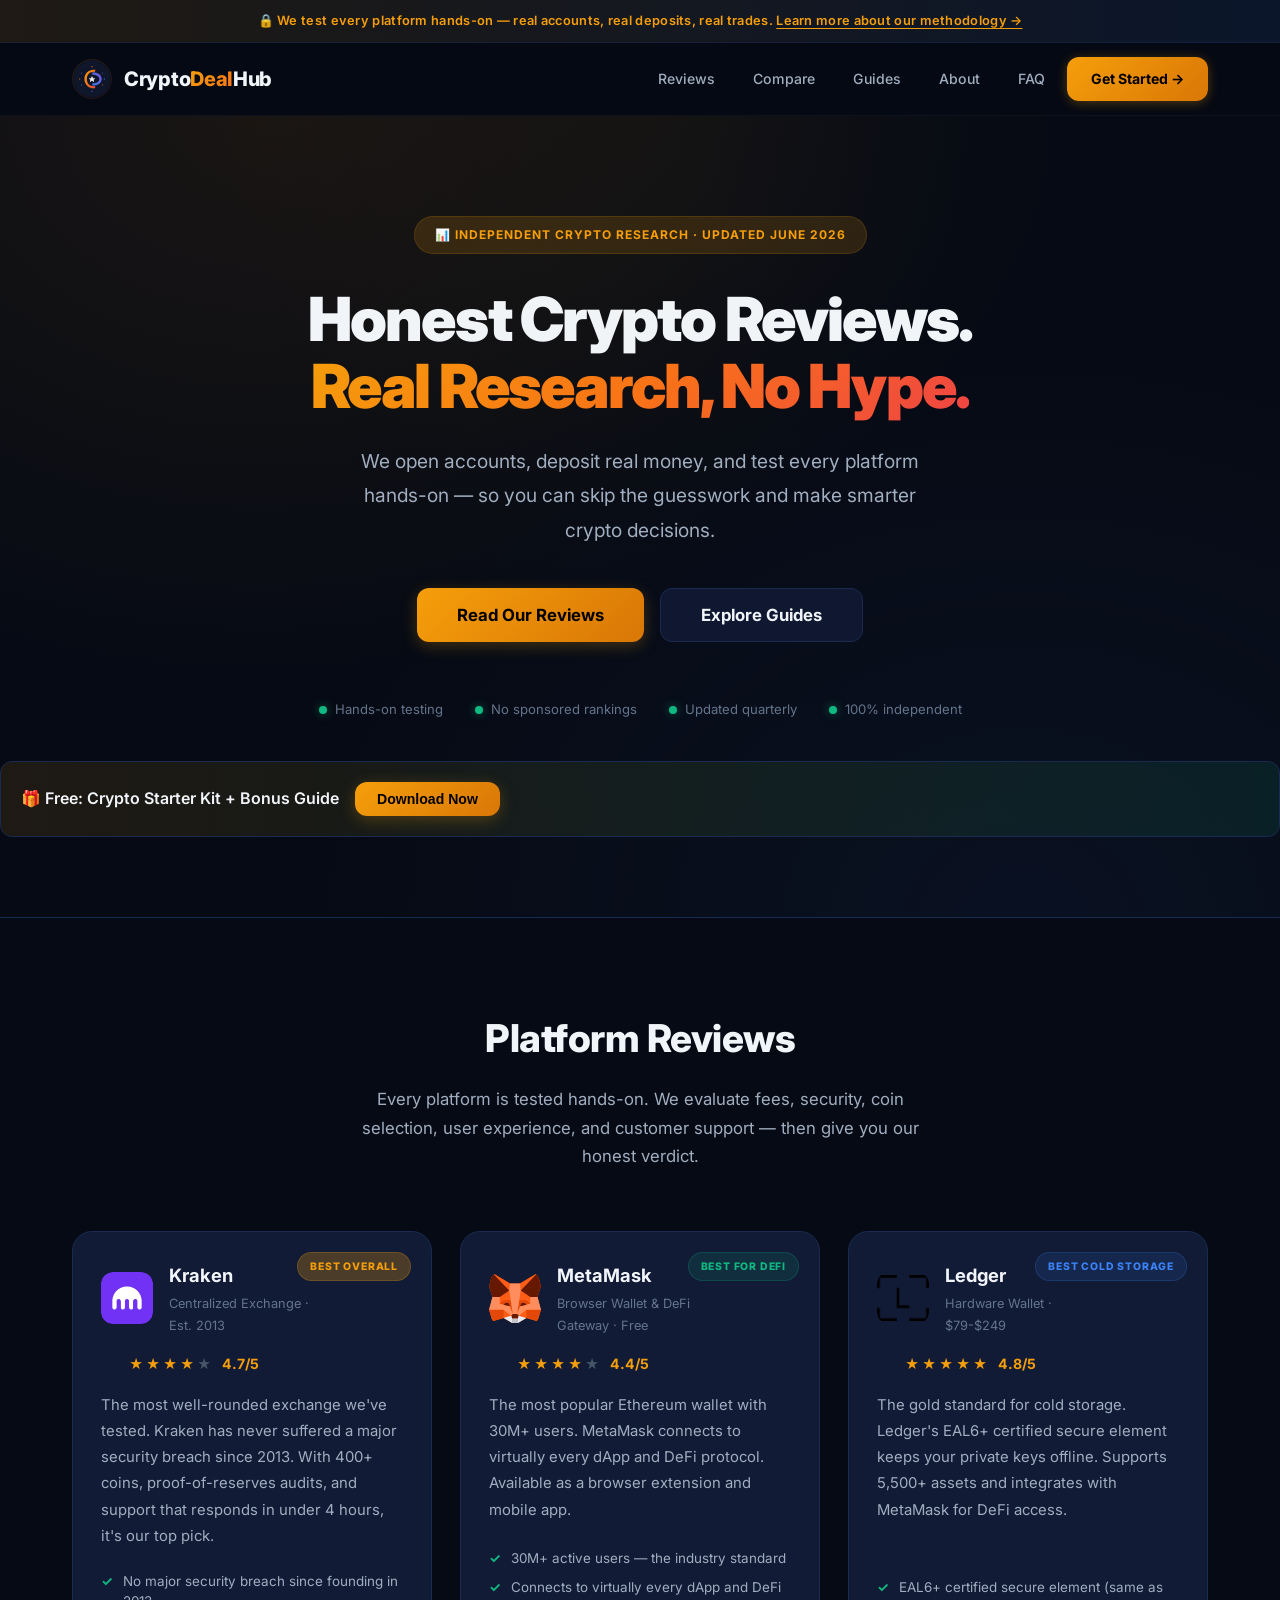
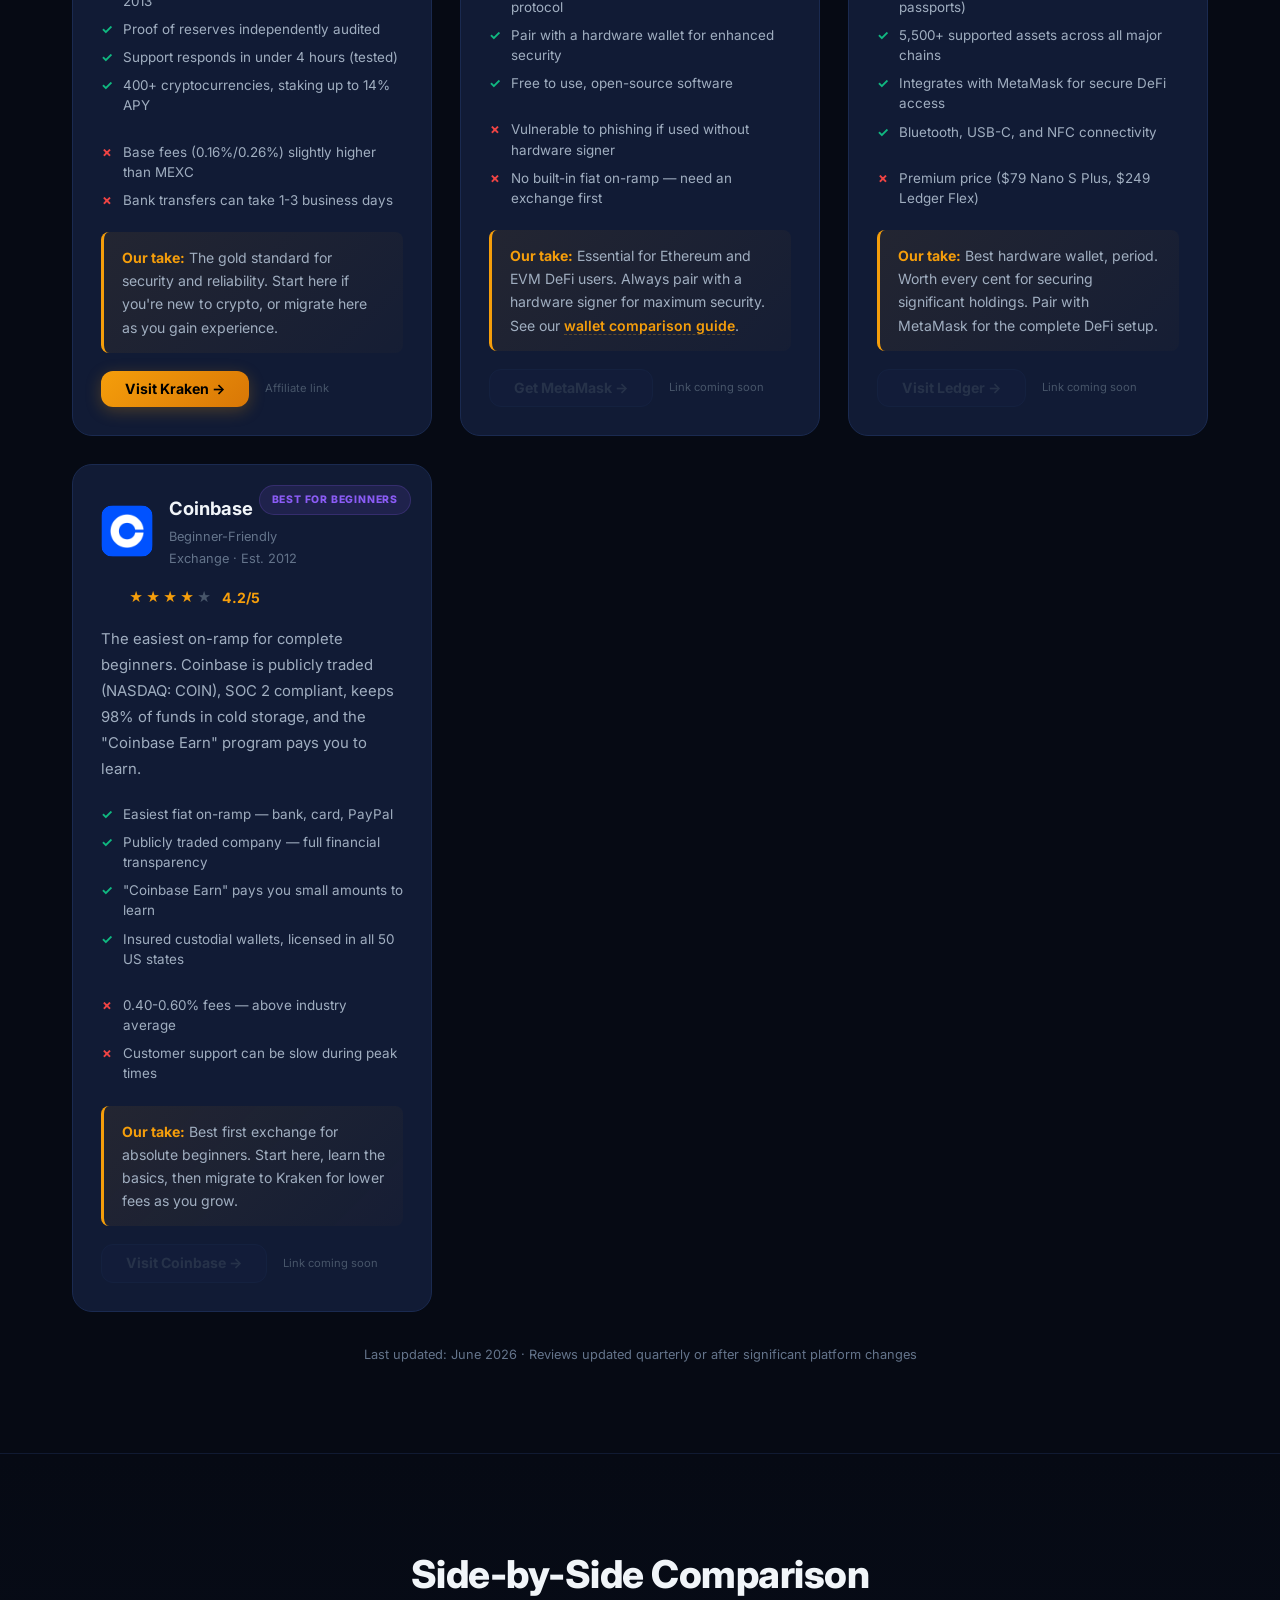
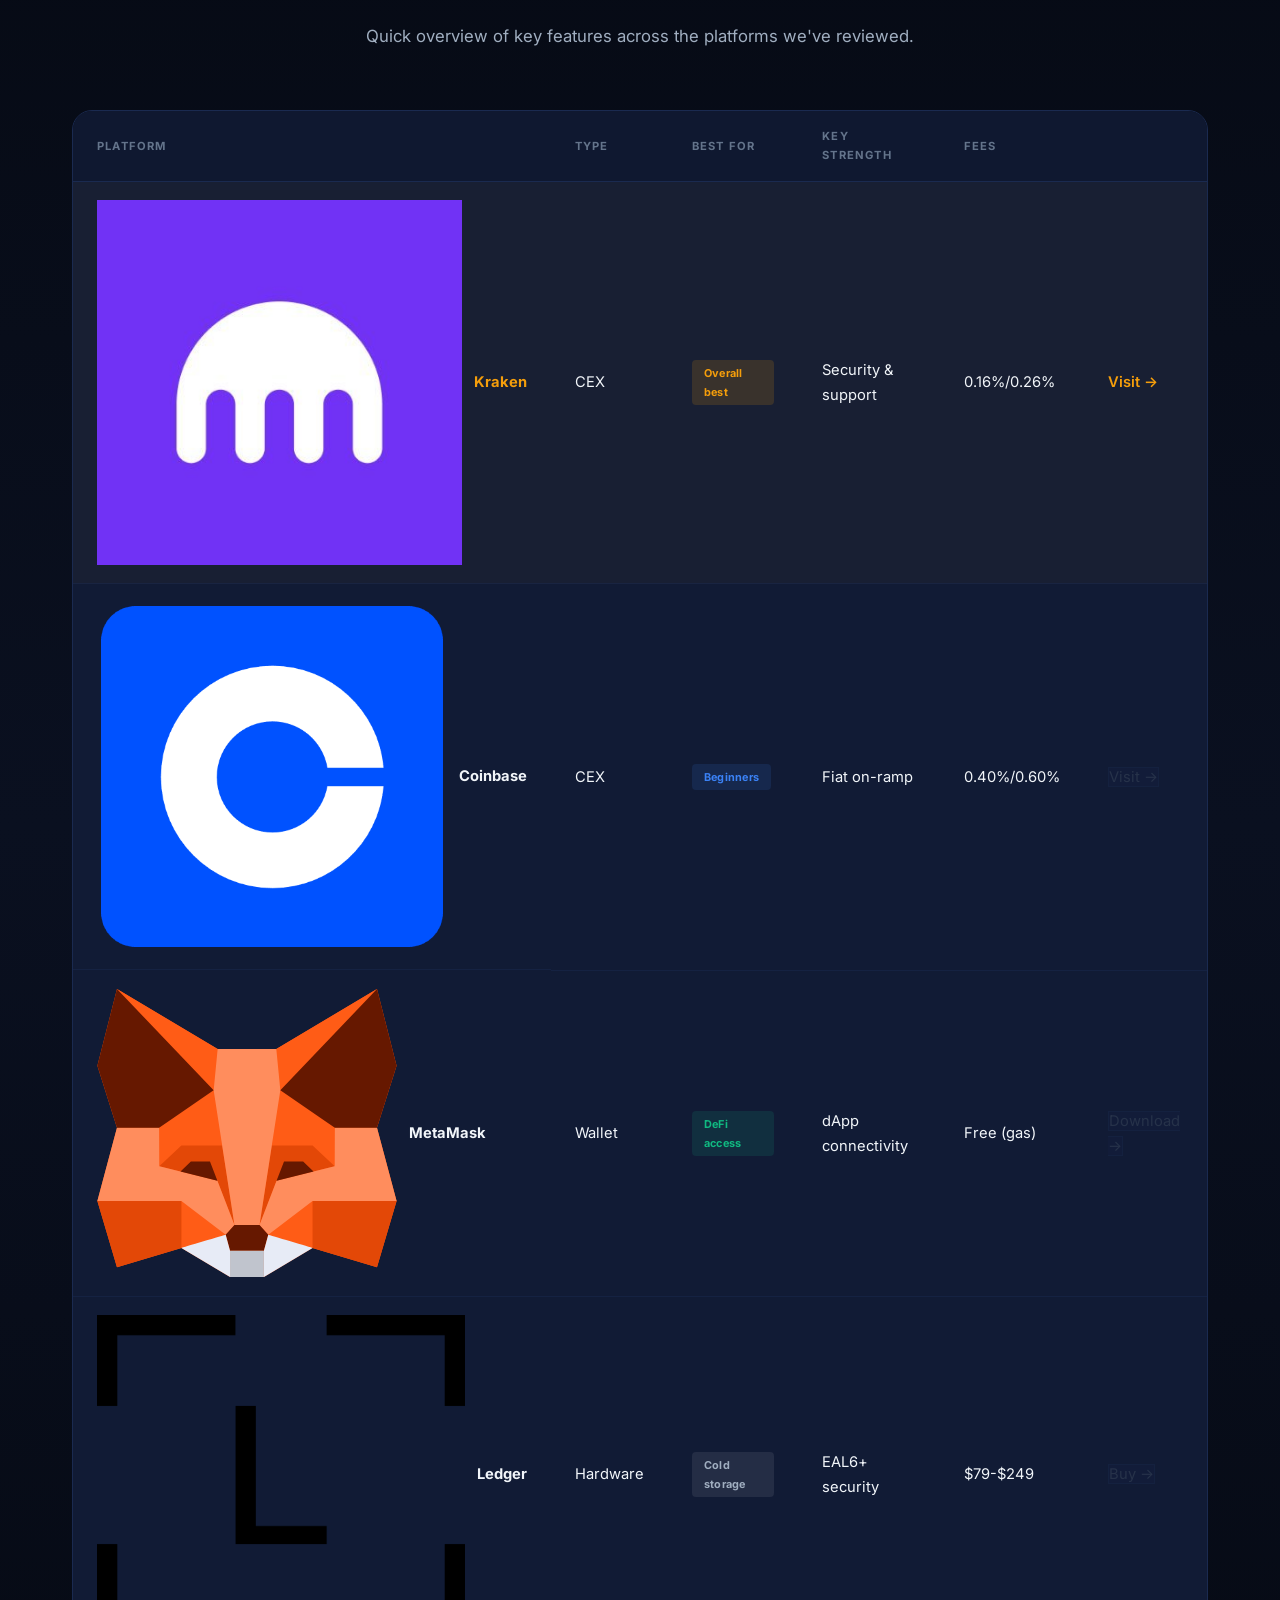
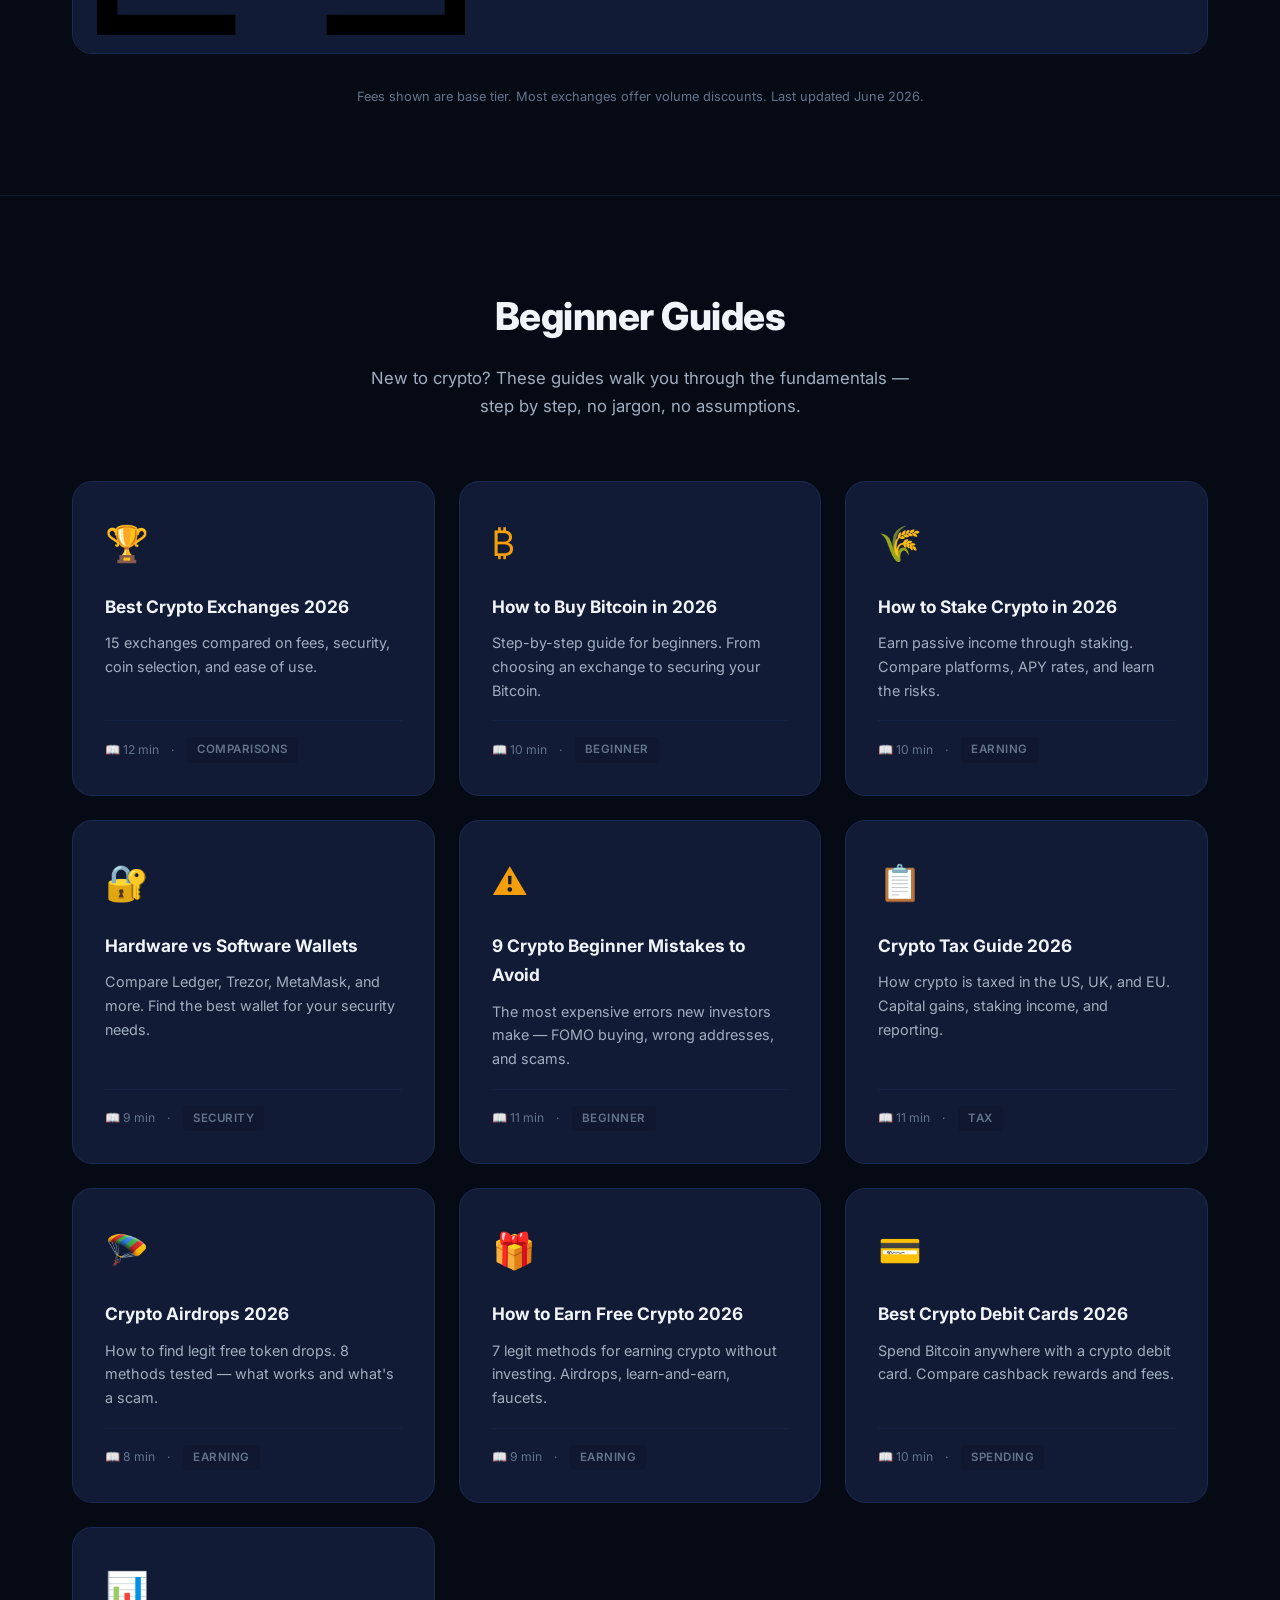
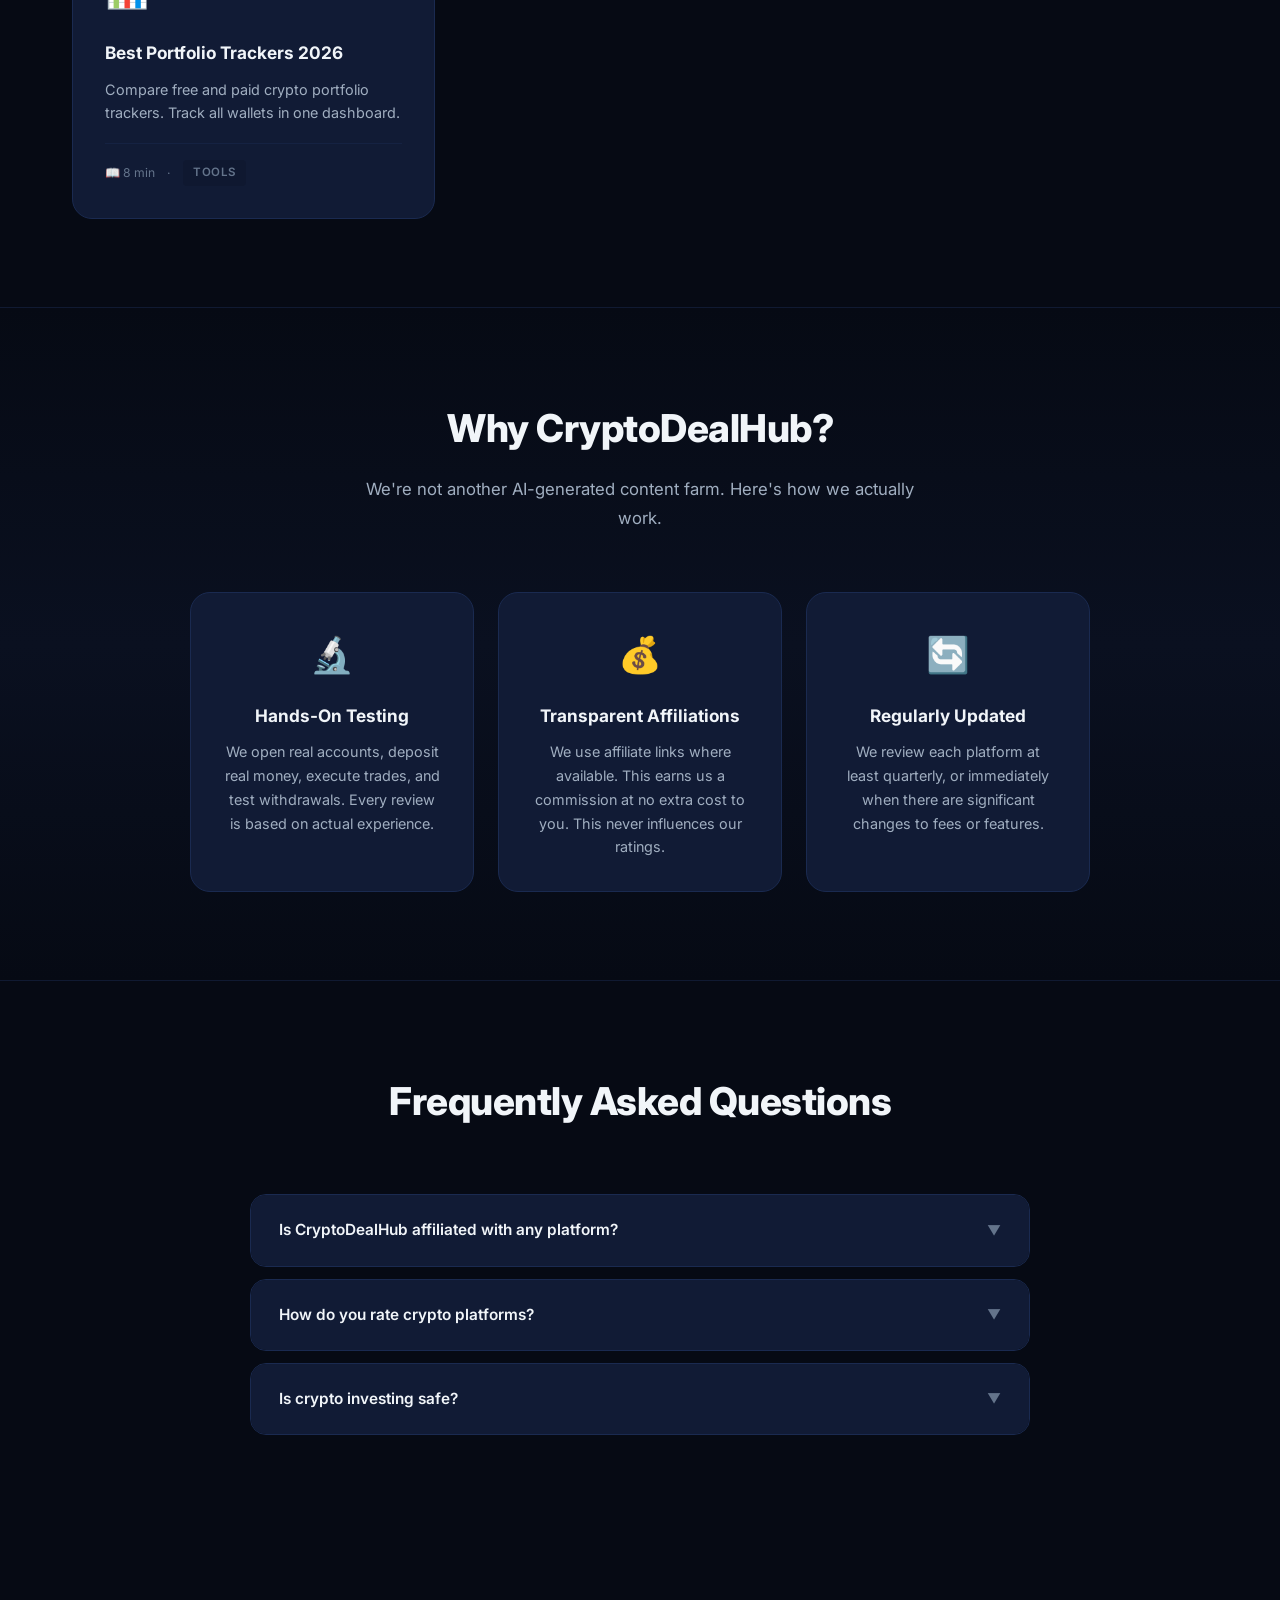
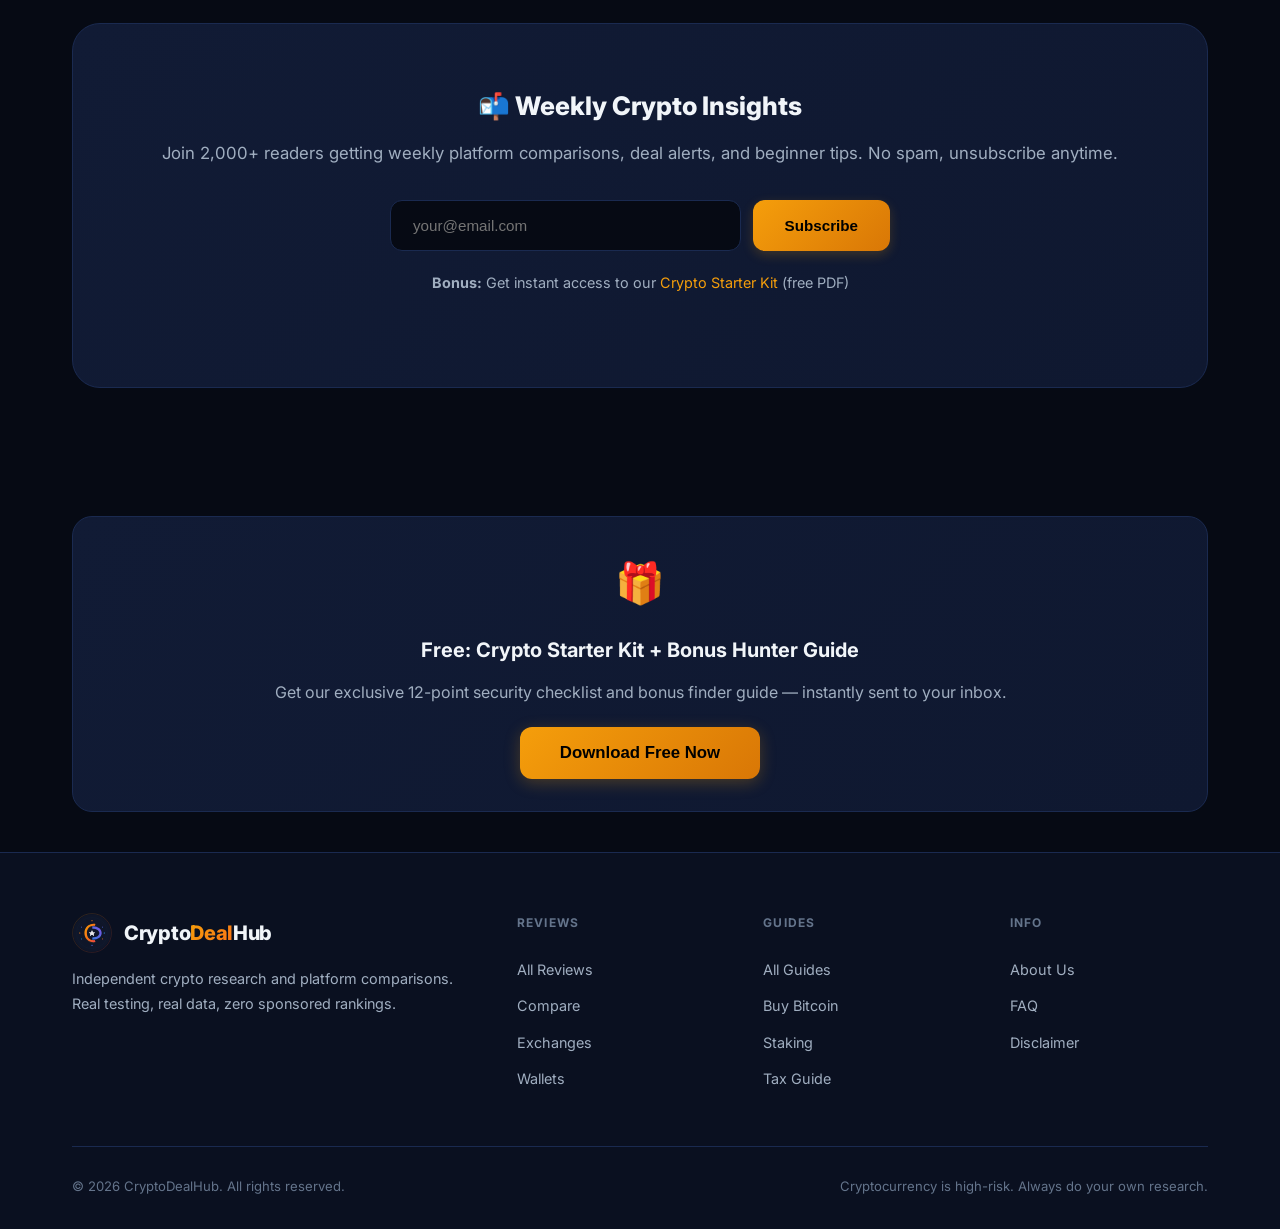
==== commit b6eaa72f: "Add lead generation system: exit-intent popup, lead magnets, telegram integration" ====
--- a/index.html
+++ b/index.html
@@ -323,13 +323,26 @@
         <div class="nl-box">
             <h2>📬 Weekly Crypto Insights</h2>
             <p>Join 2,000+ readers getting weekly platform comparisons, deal alerts, and beginner tips. No spam, unsubscribe anytime.</p>
-            <form class="nl-form" onsubmit="event.preventDefault();this.querySelector('button').textContent='✓ Subscribed';this.querySelector('button').style.background='var(--green)';">
-                <input type="email" placeholder="your@email.com" required>
+            <form class="nl-form" onsubmit="handleNewsletterSignup(event)">
+                <input type="email" name="email" placeholder="your@email.com" required>
                 <button type="submit">Subscribe</button>
             </form>
-        </div>
-    </div>
-</section>
+            <p style="margin-top:20px; font-size:0.9rem; color:var(--text-secondary);">
+                <strong>Bonus:</strong> Get instant access to our <a href="/lead-magnet.html" style="color:var(--accent); cursor:pointer;">Crypto Starter Kit</a> (free PDF)
+            </p>
+        </div>
+    </div>
+</section>
+
+<!-- Lead Magnet Banner after guides -->
+<div class="wrap">
+    <div class="lead-magnet-card">
+        <div style="font-size:2.5rem; margin-bottom:16px;">🎁</div>
+        <h3>Free: Crypto Starter Kit + Bonus Hunter Guide</h3>
+        <p>Get our exclusive 12-point security checklist and bonus finder guide — instantly sent to your inbox.</p>
+        <button onclick="location.href='/lead-magnet.html'" class="btn btn-primary btn-lg">Download Free Now</button>
+    </div>
+</div>
 
 <footer>
     <div class="wrap">
@@ -348,5 +361,7 @@
 
 <button class="scroll-top" id="scrollTop" onclick="window.scrollTo({top:0,behavior:'smooth'})">↑</button>
 <script>window.addEventListener('scroll',function(){document.getElementById('scrollTop').classList.toggle('visible',window.scrollY>600);});</script>
+<script src="/lead-capture.js"></script>
+<script src="/telegram-leads.js"></script>
 </body>
 </html>
